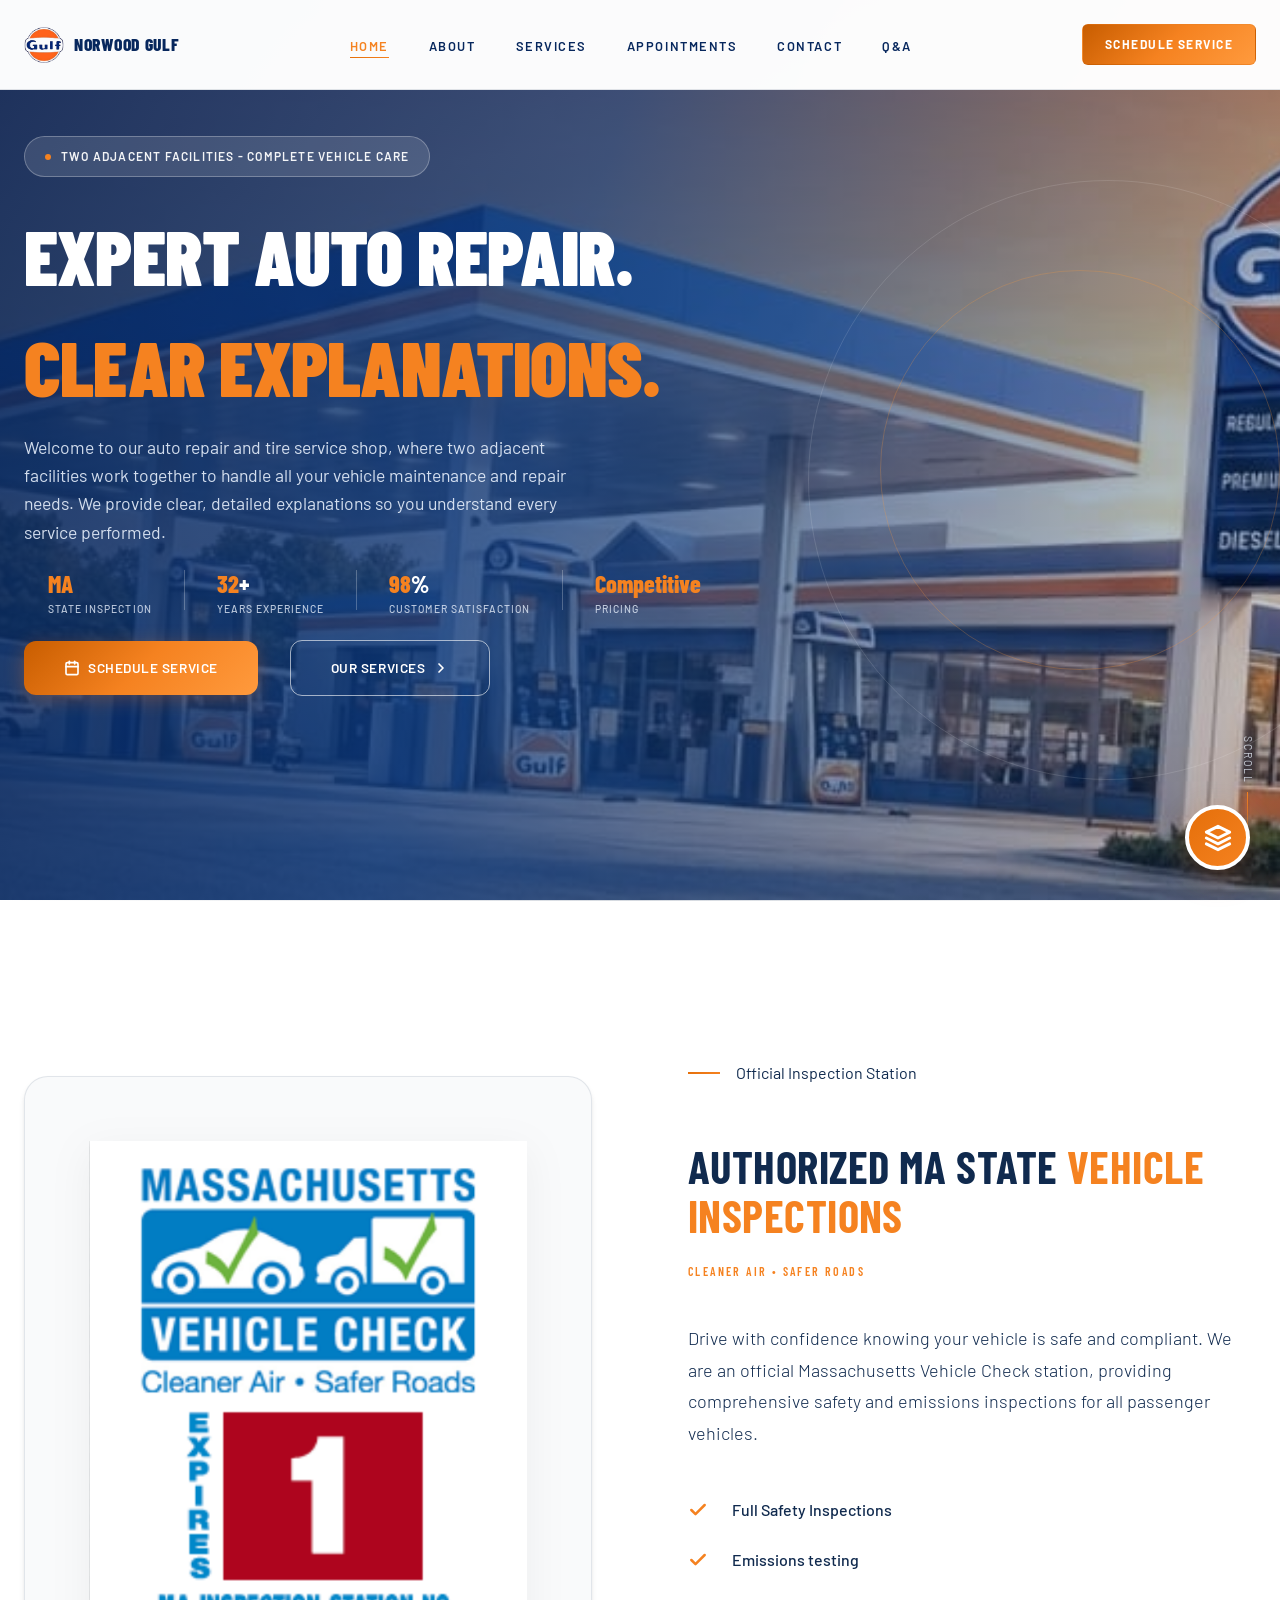
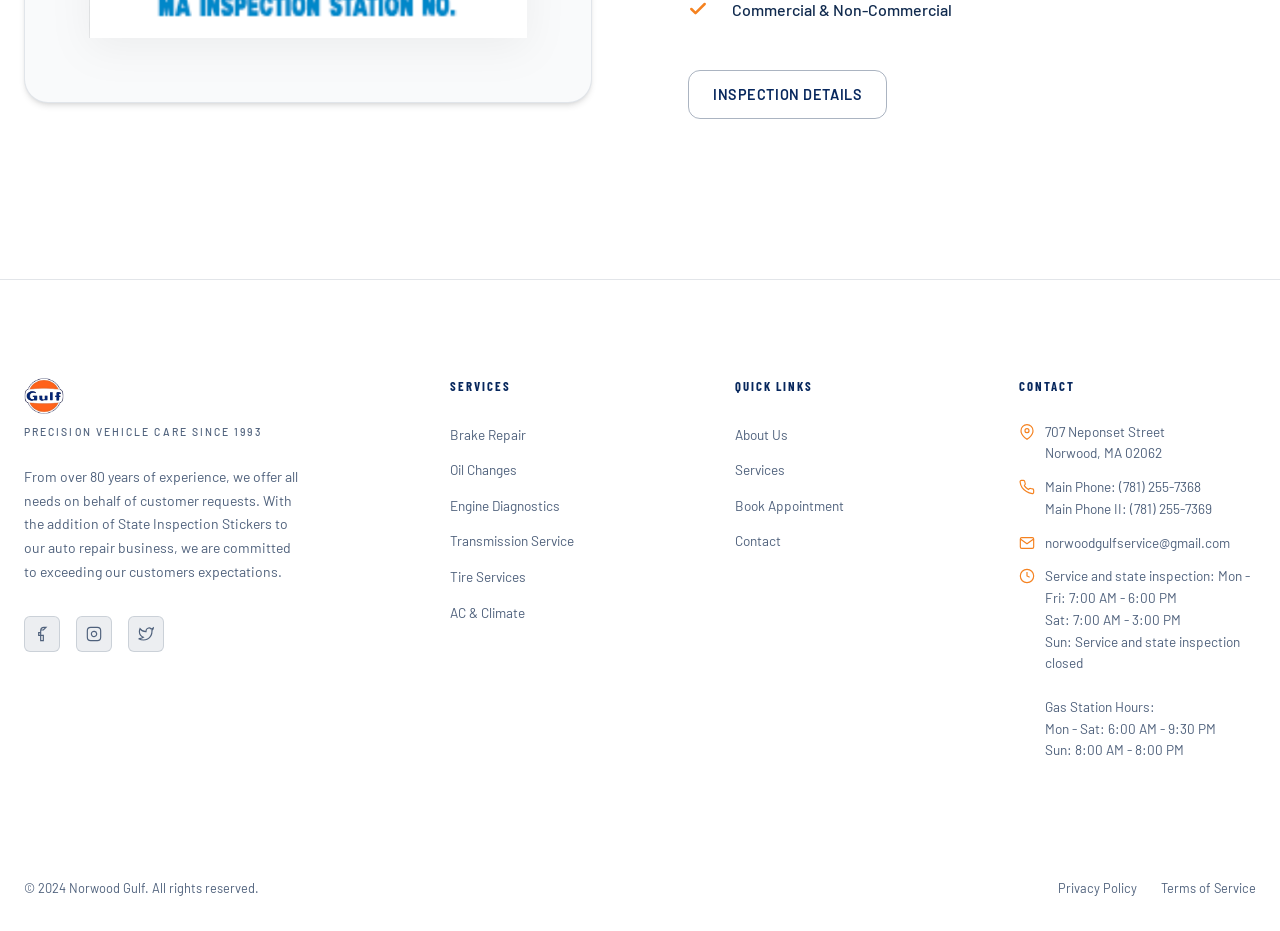
==== index.html @ c9d53f8b "Change 'Service Hours' label to 'Service and state inspection'" ====
<!DOCTYPE html>
<html lang="en">
<head>
  <meta charset="UTF-8" />
  <meta name="viewport" content="width=device-width, initial-scale=1.0" />
  <meta name="description" content="Norwood Gulf — Premium auto repair and maintenance. Precision care for your vehicle. Serving our community with trusted performance." />
  <title>Norwood Gulf — Precision Vehicle Care. Trusted Performance.</title>
  <link rel="preconnect" href="https://fonts.googleapis.com" />
  <link rel="preconnect" href="https://fonts.gstatic.com" crossorigin />
  <link href="https://fonts.googleapis.com/css2?family=Barlow:ital,wght@0,300;0,400;0,500;0,600;0,700;0,800;0,900;1,300&family=Barlow+Condensed:wght@400;500;600;700;800;900&display=swap" rel="stylesheet" />
  <link rel="stylesheet" href="style.css" />
  <link rel="icon" href="data:,">
</head>
<body>

  <!-- SCROLL PROGRESS -->
  <div class="scroll-progress" role="progressbar" aria-hidden="true"></div>

  <!-- BACK TO TOP -->
  <button class="back-to-top" aria-label="Back to top">
    <svg xmlns="http://www.w3.org/2000/svg" viewBox="0 0 24 24" fill="none" stroke="currentColor" stroke-width="2.5" stroke-linecap="round" stroke-linejoin="round"><polyline points="18 15 12 9 6 15"/></svg>
  </button>

  <!-- NAVBAR -->
  <nav class="navbar" role="navigation" aria-label="Main navigation">
    <div class="container">
      <div class="nav-inner">
        <a href="index.html" class="nav-logo" aria-label="Norwood Gulf home">
          <img src="logo.jpeg" alt="Norwood Gulf Logo" style="height: 40px; width: auto;">
                  <span class="nav-logo-text">Norwood Gulf</span>
        </a>
        <ul class="nav-links">
          <li><a href="index.html"       class="nav-link">Home</a></li>
          <li><a href="about.html"       class="nav-link">About</a></li>
          <li><a href="services.html"    class="nav-link">Services</a></li>
          <li><a href="appointment.html" class="nav-link">Appointments</a></li>
          <li><a href="contact.html"     class="nav-link">Contact</a></li>
          <li><a href="qa.html"          class="nav-link">Q&A</a></li>
        </ul>
        <a href="appointment.html" class="nav-cta">Schedule Service</a>
        <button class="nav-hamburger" aria-label="Toggle menu" aria-expanded="false">
          <span></span><span></span><span></span>
        </button>
      </div>
    </div>
  </nav>

  <!-- MOBILE MENU -->
  <div class="nav-overlay" role="presentation"></div>
  <nav class="nav-mobile" aria-label="Mobile navigation">
    <div class="nav-mobile-brand"><img src="logo.jpeg" alt="Norwood Gulf Logo"><span>Norwood Gulf</span></div>
    <a href="index.html"       class="nav-mobile-link">Home</a>
    <a href="about.html"       class="nav-mobile-link">About</a>
    <a href="services.html"    class="nav-mobile-link">Services</a>
    <a href="appointment.html" class="nav-mobile-link">Appointments</a>
    <a href="contact.html"     class="nav-mobile-link">Contact</a>
    <a href="qa.html"          class="nav-mobile-link">Q&A</a>
    <div style="margin-top:auto; padding-top: 32px;">
      <a href="appointment.html" class="btn btn-primary btn-lg" style="width:100%;justify-content:center;display:flex;">Schedule Service</a>
    </div>
  </nav>

  <main>
    <!-- ===================== HERO ===================== -->
    <section class="hero" aria-label="Hero">
      <div class="hero-bg" aria-hidden="true"></div>
      <div class="hero-lines" aria-hidden="true"></div>

      <div class="container" style="width:100%;">
        <div class="hero-content">
          <div class="hero-badge">
            <span class="hero-badge-dot"></span>
            <span>Two Adjacent Facilities - Complete Vehicle Care</span>
          </div>
        </div>
        <h1 class="hero-title">
          Expert Auto Repair.
          <em>Clear Explanations.</em>
        </h1>
        <p class="hero-desc">
          Welcome to our auto repair and tire service shop, where two adjacent facilities work together to handle all your vehicle maintenance and repair needs. We provide clear, detailed explanations so you understand every service performed.
        </p>
        
        <!-- Stats -->
        <div class="hero-stats">
          <div class="container">
            <div class="hero-stats-inner">
              <div class="hero-stat">
                <span class="hero-stat-num"><span>MA</span></span>
                <span class="hero-stat-label">State Inspection</span>
              </div>
              <div class="hero-stat-divider"></div>
              <div class="hero-stat">
                <span class="hero-stat-num"><span>32</span>+</span>
                <span class="hero-stat-label">Years Experience</span>
              </div>
              <div class="hero-stat-divider"></div>
              <div class="hero-stat">
                <span class="hero-stat-num"><span>98</span>%</span>
                <span class="hero-stat-label">Customer Satisfaction</span>
              </div>
              <div class="hero-stat-divider"></div>
              <div class="hero-stat">
                <span class="hero-stat-num"><span>Competitive</span></span>
                <span class="hero-stat-label">Pricing</span>
              </div>
            </div>
          </div>
        </div>
          
          <div class="hero-actions">
            <a href="appointment.html" class="btn btn-primary btn-lg">
              <svg xmlns="http://www.w3.org/2000/svg" width="16" height="16" viewBox="0 0 24 24" fill="none" stroke="currentColor" stroke-width="2.5" stroke-linecap="round" stroke-linejoin="round"><rect x="3" y="4" width="18" height="18" rx="2"/><line x1="16" y1="2" x2="16" y2="6"/><line x1="8" y1="2" x2="8" y2="6"/><line x1="3" y1="10" x2="21" y2="10"/></svg>
              Schedule Service
            </a>
            <a href="services.html" class="btn btn-outline btn-lg">
              Our Services
              <svg xmlns="http://www.w3.org/2000/svg" width="16" height="16" viewBox="0 0 24 24" fill="none" stroke="currentColor" stroke-width="2.5" stroke-linecap="round" stroke-linejoin="round"><polyline points="9 18 15 12 9 6"/></svg>
            </a>
          </div>
        </div>
      </div>

      <!-- Scroll hint -->
      <div class="hero-scroll" aria-hidden="true">
        <span>Scroll</span>
        <div class="hero-scroll-line"></div>
      </div>
    </section>
    
    <!-- ===================== MA INSPECTION ===================== -->
    <section class="section ma-inspection-section" aria-label="Massachusetts Vehicle Check">
      <div class="container">
        <div class="inspection-grid">
          <div class="inspection-image">
            <img src="MA.png" alt="Massachusetts Vehicle Check Logo" class="inspection-logo">
          </div>
          <div class="inspection-content">
            <div class="section-label">Official Inspection Station</div>
            <h2 class="display-md">Authorized MA State <span class="text-primary">Vehicle Inspections</span></h2>
            <div class="subheading" style="margin-top: -10px; margin-bottom: 10px;">Cleaner Air • Safer Roads</div>
            <p class="body-lg">
              Drive with confidence knowing your vehicle is safe and compliant. We are an official Massachusetts Vehicle Check station, providing comprehensive safety and emissions inspections for all passenger vehicles.
            </p>
            <ul class="inspection-list">
              <li>
                <svg xmlns="http://www.w3.org/2000/svg" width="20" height="20" viewBox="0 0 24 24" fill="none" stroke="currentColor" stroke-width="3" stroke-linecap="round" stroke-linejoin="round" class="text-primary"><polyline points="20 6 9 17 4 12"/></svg>
                <span>Full Safety Inspections</span>
              </li>
              <li>
                <svg xmlns="http://www.w3.org/2000/svg" width="20" height="20" viewBox="0 0 24 24" fill="none" stroke="currentColor" stroke-width="3" stroke-linecap="round" stroke-linejoin="round" class="text-primary"><polyline points="20 6 9 17 4 12"/></svg>
                <span>Emissions testing</span>
              </li>
              <li>
                <svg xmlns="http://www.w3.org/2000/svg" width="20" height="20" viewBox="0 0 24 24" fill="none" stroke="currentColor" stroke-width="3" stroke-linecap="round" stroke-linejoin="round" class="text-primary"><polyline points="20 6 9 17 4 12"/></svg>
                <span>Commercial & Non-Commercial</span>
              </li>
            </ul>
            <div class="inspection-action">
              <a href="services.html" class="btn btn-outline">Inspection Details</a>
            </div>
          </div>
        </div>
      </div>
    </section>

  </main>

  <!-- FOOTER -->
  <footer class="footer" role="contentinfo">
    <div class="container">
      <div class="footer-grid">
        <div>
          <img src="logo.jpeg" alt="Norwood Gulf Logo" style="height: 40px; width: auto; margin-bottom: var(--sp-1);">
          <div class="footer-brand-tagline">Precision Vehicle Care Since 1993</div>
          <p class="footer-brand-desc">From over 80 years of experience, we offer all needs on behalf of customer requests. With the addition of State Inspection Stickers to our auto repair business, we are committed to exceeding our customers expectations.</p>
          <div class="footer-socials">
            <a href="https://www.facebook.com/norwoodgulf" target="_blank" rel="noopener noreferrer" class="footer-social" aria-label="Facebook">
              <svg xmlns="http://www.w3.org/2000/svg" viewBox="0 0 24 24" fill="none" stroke="currentColor" stroke-width="1.75"><path d="M18 2h-3a5 5 0 0 0-5 5v3H7v4h3v8h4v-8h-4V7a1 1 0 0 1 1-1h3z"/></svg>
            </a>
            <a href="#" class="footer-social" aria-label="Instagram">
              <svg xmlns="http://www.w3.org/2000/svg" viewBox="0 0 24 24" fill="none" stroke="currentColor" stroke-width="1.75"><rect x="2" y="2" width="20" height="20" rx="5" ry="5"/><path d="M16 11.37A4 4 0 1 1 12.63 8 4 4 0 0 1 16 11.37z"/><line x1="17.5" y1="6.5" x2="17.51" y2="6.5"/></svg>
            </a>
            <a href="#" class="footer-social" aria-label="Twitter / X">
              <svg xmlns="http://www.w3.org/2000/svg" viewBox="0 0 24 24" fill="none" stroke="currentColor" stroke-width="1.75"><path d="M23 3a10.9 10.9 0 0 1-3.14 1.53 4.48 4.48 0 0 0-7.86 3v1A10.66 10.66 0 0 1 3 4s-4 9 5 13a11.64 11.64 0 0 1-7 2c9 5 20 0 20-11.5a4.5 4.5 0 0 0-.08-.83A7.72 7.72 0 0 0 23 3z"/></svg>
            </a>
          </div>
        </div>

        <div>
          <h3 class="footer-col-title">Services</h3>
          <ul class="footer-links">
            <li><a href="services.html" class="footer-link">Brake Repair</a></li>
            <li><a href="services.html" class="footer-link">Oil Changes</a></li>
            <li><a href="services.html" class="footer-link">Engine Diagnostics</a></li>
            <li><a href="services.html" class="footer-link">Transmission Service</a></li>
            <li><a href="services.html" class="footer-link">Tire Services</a></li>
            <li><a href="services.html" class="footer-link">AC & Climate</a></li>
          </ul>
        </div>

        <div>
          <h3 class="footer-col-title">Quick Links</h3>
          <ul class="footer-links">
            <li><a href="about.html" class="footer-link">About Us</a></li>
            <li><a href="services.html" class="footer-link">Services</a></li>
            <li><a href="appointment.html" class="footer-link">Book Appointment</a></li>
            <li><a href="contact.html" class="footer-link">Contact</a></li>
          </ul>
        </div>
        <div>
          <h3 class="footer-col-title">Contact</h3>
          <div class="footer-contact-item"><svg class="footer-contact-icon" xmlns="http://www.w3.org/2000/svg" viewBox="0 0 24 24" fill="none" stroke="currentColor" stroke-width="1.75"><path d="M21 10c0 7-9 13-9 13S3 17 3 10a9 9 0 0 1 18 0z"/><circle cx="12" cy="10" r="3"/></svg><span>707 Neponset Street<br>Norwood, MA 02062</span></div>
          <div class="footer-contact-item"><svg class="footer-contact-icon" xmlns="http://www.w3.org/2000/svg" viewBox="0 0 24 24" fill="none" stroke="currentColor" stroke-width="1.75"><path d="M22 16.92v3a2 2 0 0 1-2.18 2 19.79 19.79 0 0 1-8.63-3.07A19.5 19.5 0 0 1 4.69 13a19.79 19.79 0 0 1-3.07-8.67A2 2 0 0 1 3.6 2h3a2 2 0 0 1 2 1.72c.127.96.361 1.903.7 2.81a2 2 0 0 1-.45 2.11L8.09 9.91a16 16 0 0 0 6 6l1.27-1.27a2 2 0 0 1 2.11-.45c.907.339 1.85.573 2.81.7A2 2 0 0 1 22 16.92z"/></svg><span>Main Phone: <a href="tel:+17812557368">(781) 255-7368</a><br>Main Phone II: <a href="tel:+17812557369">(781) 255-7369</a></span></div>
          <div class="footer-contact-item"><svg class="footer-contact-icon" xmlns="http://www.w3.org/2000/svg" viewBox="0 0 24 24" fill="none" stroke="currentColor" stroke-width="1.75"><path d="M4 4h16c1.1 0 2 .9 2 2v12c0 1.1-.9 2-2 2H4c-1.1 0-2-.9-2-2V6c0-1.1.9-2 2-2z"/><polyline points="22,6 12,13 2,6"/></svg><span><a href="mailto:norwoodgulfservice@gmail.com">norwoodgulfservice@gmail.com</a></span></div>
          <div class="footer-contact-item">
            <svg class="footer-contact-icon" xmlns="http://www.w3.org/2000/svg" viewBox="0 0 24 24" fill="none" stroke="currentColor" stroke-width="1.75"><circle cx="12" cy="12" r="10"/><polyline points="12 6 12 12 16 14"/></svg>
            <span>Service and state inspection: Mon - Fri: 7:00 AM - 6:00 PM<br>Sat: 7:00 AM - 3:00 PM<br>Sun: Service and state inspection closed<br><br>Gas Station Hours:<br>Mon - Sat: 6:00 AM - 9:30 PM<br>Sun: 8:00 AM - 8:00 PM</span>
          </div>
        </div>
      </div>

      <div class="footer-bottom">
        <span class="footer-copy">&copy; 2024 Norwood Gulf. All rights reserved.</span>
        <div class="footer-legal">
          <a href="#">Privacy Policy</a>
          <a href="#">Terms of Service</a>
        </div>
      </div>
    </div>
  </footer>

  <!-- NVIDIA Chatbot Trigger -->
  <div class="nvidia-chatbot" id="nvidia-chatbot" aria-label="AI Assistant">
    <svg xmlns="http://www.w3.org/2000/svg" viewBox="0 0 24 24" fill="none" stroke="currentColor" stroke-width="2" stroke-linecap="round" stroke-linejoin="round">
      <path d="M12 2L2 7l10 5 10-5-10-5zM2 17l10 5 10-5M2 12l10 5 10-5"/>
    </svg>
  </div>

  <!-- NVIDIA Chat Window -->
  <div class="nvidia-chat-window" id="nvidia-chat-window">
    <div class="nvidia-chat-header">
      <div class="nvidia-chat-title">AI Assistant</div>
      <button class="nvidia-chat-close" id="nvidia-chat-close" aria-label="Close chat">
        <svg xmlns="http://www.w3.org/2000/svg" viewBox="0 0 24 24" fill="none" stroke="currentColor" stroke-width="2" stroke-linecap="round" stroke-linejoin="round">
          <line x1="18" y1="6" x2="6" y2="18"/>
          <line x1="6" y1="6" x2="18" y2="6"/>
        </svg>
      </button>
    </div>
    <div class="nvidia-chat-messages" id="nvidia-chat-messages">
      <!-- Chat logic will insert messages here -->
    </div>
    <div class="nvidia-chat-input">
      <input type="text" id="nvidia-chat-input" placeholder="Type your message..." aria-label="Chat input">
      <button id="nvidia-chat-send" aria-label="Send message">Send</button>
    </div>
  </div>

  <script src="main.js"></script>
</body>
</html>
---- style.css ----
/* =====================================================
   NORWOOD GULF — MASTER STYLESHEET
   Premium Auto Care | Modern Red Theme | Advanced Animations
   ===================================================== */

/* =====================================================
   1. GOOGLE FONTS & IMPORTS
   ===================================================== */
@import url('https://fonts.googleapis.com/css2?family=Barlow:ital,wght@0,300;0,400;0,500;0,600;0,700;0,800;0,900;1,300&family=Barlow+Condensed:wght@400;500;600;700;800;900&display=swap');

/* =====================================================
   2. CSS CUSTOM PROPERTIES - Refined Color Palette
   ===================================================== */
:root {
  /* Primary Colors - Gulf-inspired Orange & Navy */
  --primary-orange:     #F58220;
  --primary-orange-500: #F58220;
  --primary-orange-600: #E56F0A;
  --primary-orange-700: #C85D00;
  --primary-orange-400: #FF9A3D;
  --primary-orange-300: #FFC07A;
  --primary-orange-100: #FFE7CC;
  --primary-orange-50:  #FFF5E9;
  
  /* Blue Colors */
  --primary-blue:       #0D3B80;
  --primary-blue-900:   #07275D;
  --primary-blue-800:   #0A3372;
  --primary-blue-700:   #134B96;
  --primary-blue-600:   #1C5DB5;
  --primary-blue-500:   #2A72CE;
  --primary-blue-400:   #4C92E3;
  --primary-blue-300:   #88B8ED;
  --primary-blue-100:   #DBE8FA;
  --primary-blue-50:    #F0F5FD;

  /* Neutral Colors */
  --gray-900:     #111827;
  --gray-800:     #1F2937;
  --gray-700:     #374151;
  --gray-600:     #4B5563;
  --gray-500:     #6B7280;
  --gray-400:     #9CA3AF;
  --gray-300:     #D1D5DB;
  --gray-200:     #E5E7EB;
  --gray-100:     #F3F4F6;
  --gray-50:      #F9FAFB;
  
  /* Semantic Colors */
  --color-primary:    var(--primary-orange);
  --color-secondary:  var(--primary-blue);
  --color-accent:     var(--primary-orange-400);
  --color-dark:       #102A4E;
  --color-light:      var(--gray-50);
  --color-white:      #FFFFFF;
  --color-muted:      #5D6F88;
  
  /* Gradients - Orange & Blue */
  --gradient-primary: linear-gradient(135deg, var(--primary-orange-600) 0%, var(--primary-orange-500) 100%);
  --gradient-hero:    linear-gradient(108deg, rgba(7,39,93,0.9) 0%, rgba(13,59,128,0.78) 42%, rgba(13,59,128,0.16) 100%);
  --gradient-orange:  linear-gradient(135deg, var(--primary-orange-700) 0%, var(--primary-orange-500) 50%, var(--primary-orange-400) 100%);
  --gradient-blue:    linear-gradient(135deg, var(--primary-blue-900) 0%, var(--primary-blue-700) 55%, var(--primary-blue-500) 100%);
  --gradient-shine:   linear-gradient(135deg, rgba(249,115,22,0.08) 0%, transparent 50%);
  --gradient-card:    linear-gradient(180deg, #FFFFFF 0%, #F6F9FF 100%);
  
  /* Typography */
  --font-display: 'Barlow Condensed', sans-serif;
  --font-body:    'Barlow', sans-serif;

  /* Spacing (8px system) */
  --sp-1:  8px;   --sp-2:  16px;  --sp-3:  24px;  --sp-4:  32px;
  --sp-5:  40px;  --sp-6:  48px;  --sp-8:  64px;  --sp-10: 80px;
  --sp-12: 96px;  --sp-16: 128px; --sp-20: 160px;

  /* Layout */
  --max-width: 1280px;
  --radius-sm: 6px;   --radius-md: 12px;  --radius-lg: 16px;
  --radius-xl: 24px;  --radius-full: 9999px;

  /* Enhanced Shadows - Orange/Blue Theme */
  --shadow-sm:   0 1px 2px 0 rgba(0,0,0,0.05);
  --shadow-md:   0 4px 6px -1px rgba(0,0,0,0.1), 0 2px 4px -2px rgba(0,0,0,0.1);
  --shadow-lg:   0 10px 15px -3px rgba(0,0,0,0.1), 0 4px 6px -4px rgba(0,0,0,0.1);
  --shadow-xl:   0 20px 25px -5px rgba(0,0,0,0.1), 0 8px 10px -6px rgba(0,0,0,0.1);
  --shadow-glow-orange: 0 0 20px rgba(249,115,22,0.3);
  --shadow-glow-blue: 0 0 20px rgba(37,99,235,0.3);
  --shadow-orange:  0 8px 30px rgba(249,115,22,0.25);
  --shadow-blue:  0 8px 30px rgba(37,99,235,0.25);
  --shadow-glow: 0 0 22px rgba(245,130,32,0.45);

  /* Compatibility tokens used throughout file */
  --white-pure: #FFFFFF;
  --white: #FFFFFF;
  --gold: var(--primary-orange);
  --muted: #7587A0;
  --muted-dark: #4F617C;
  --charcoal: #102A4E;
  --charcoal-mid: #183A69;
  --border: rgba(16,42,78,0.18);
  --border-soft: rgba(16,42,78,0.1);
  --card-shine: linear-gradient(135deg, rgba(245,130,32,0.13) 0%, rgba(245,130,32,0.03) 45%, transparent 70%);
  --red-primary: var(--primary-orange-600);
  --primary-300: var(--primary-orange-300);
  --primary-400: var(--primary-orange-400);
  --primary-600: var(--primary-orange-600);
  
  /* Animation Timing */
  --ease-fast:    150ms cubic-bezier(0.4, 0, 0.2, 1);
  --ease:         300ms cubic-bezier(0.4, 0, 0.2, 1);
  --ease-slow:    500ms cubic-bezier(0.4, 0, 0.2, 1);
  --ease-spring:  600ms cubic-bezier(0.34, 1.56, 0.64, 1);
  --ease-out:     400ms cubic-bezier(0, 0, 0.2, 1);
}

/* =====================================================
   3. RESET & BASE
   ===================================================== */
*, *::before, *::after {
  box-sizing: border-box;
  margin: 0;
  padding: 0;
}

html {
  scroll-behavior: smooth;
  font-size: 16px;
  -webkit-text-size-adjust: 100%;
}

body {
  font-family: var(--font-body);
  font-size: 16px;
  line-height: 1.6;
  font-weight: 400;
  color: var(--color-dark);
  background-color: #F4F7FC;
  overflow-x: hidden;
  -webkit-font-smoothing: antialiased;
  -moz-osx-font-smoothing: grayscale;
}

/* Selection styling */
::selection {
  background: var(--primary-300);
  color: var(--gray-900);
}

/* Scrollbar styling */
::-webkit-scrollbar {
  width: 8px;
  height: 8px;
}

::-webkit-scrollbar-track {
  background: var(--gray-100);
}

::-webkit-scrollbar-thumb {
  background: var(--primary-400);
  border-radius: var(--radius-full);
}

::-webkit-scrollbar-thumb:hover {
  background: var(--primary-600);
}

img {
  max-width: 100%;
  height: auto;
  display: block;
}

a {
  color: inherit;
  text-decoration: none;
}

ul, ol {
  list-style: none;
}

button, input, textarea, select {
  font-family: inherit;
  font-size: inherit;
}

/* =====================================================
   4. UTILITY CLASSES
   ===================================================== */
.container {
  max-width: var(--max-width);
  margin: 0 auto;
  padding: 0 var(--sp-3);
}

.section {
  padding: var(--sp-16) 0;
}

.section-sm {
  padding: var(--sp-10) 0;
}

.text-primary { color: var(--color-primary); }
.text-secondary { color: var(--color-secondary); }
.text-accent { color: var(--color-accent); }
.text-dark { color: var(--color-dark); }
.text-light { color: var(--color-light); }
.text-white { color: var(--color-white); }
.text-muted { color: var(--color-muted); }
.text-center { text-align: center; }
.text-left { text-align: left; }

.bg-primary { background-color: var(--color-primary); }
.bg-dark { background-color: var(--color-dark); }
.bg-light { background-color: var(--color-light); }
.bg-white { background-color: var(--color-white); }

.flex         { display: flex; }
.flex-center  { display: flex; align-items: center; justify-content: center; }
.flex-between { display: flex; align-items: center; justify-content: space-between; }
.flex-col     { display: flex; flex-direction: column; }
.gap-1 { gap: var(--sp-1); }
.gap-2 { gap: var(--sp-2); }
.gap-3 { gap: var(--sp-3); }
.gap-4 { gap: var(--sp-4); }

.grid-2 { display: grid; grid-template-columns: repeat(2, 1fr); gap: var(--sp-4); }
.grid-3 { display: grid; grid-template-columns: repeat(3, 1fr); gap: var(--sp-4); }
.grid-4 { display: grid; grid-template-columns: repeat(4, 1fr); gap: var(--sp-4); }

/* =====================================================
   5. TYPOGRAPHY SYSTEM
   ===================================================== */
.display-xl {
  font-family: var(--font-display);
  font-size: clamp(3rem, 7vw, 6rem);
  font-weight: 900;
  line-height: 0.95;
  letter-spacing: -0.01em;
  text-transform: uppercase;
}

.display-lg {
  font-family: var(--font-display);
  font-size: clamp(2.5rem, 5vw, 4.5rem);
  font-weight: 800;
  line-height: 1;
  letter-spacing: -0.01em;
  text-transform: uppercase;
}

.display-md {
  font-family: var(--font-display);
  font-size: clamp(1.8rem, 3.5vw, 3rem);
  font-weight: 700;
  line-height: 1.1;
  letter-spacing: 0.01em;
  text-transform: uppercase;
}

.heading {
  font-family: var(--font-display);
  font-size: clamp(1.4rem, 2.5vw, 2rem);
  font-weight: 700;
  line-height: 1.2;
  text-transform: uppercase;
  letter-spacing: 0.02em;
}

.subheading {
  font-family: var(--font-display);
  font-size: 0.75rem;
  font-weight: 600;
  letter-spacing: 0.2em;
  text-transform: uppercase;
  color: var(--color-primary);
}

.body-lg {
  font-size: 1.125rem;
  line-height: 1.75;
  font-weight: 300;
}

.body-md {
  font-size: 1rem;
  line-height: 1.7;
}

.body-sm {
  font-size: 0.875rem;
  line-height: 1.6;
}

/* Section Label Pattern */
.section-label {
  display: inline-flex;
  align-items: center;
  gap: var(--sp-2);
  margin-bottom: var(--sp-3);
}

.section-label::before {
  content: '';
  display: block;
  width: 32px;
  height: 2px;
  background: var(--gradient-primary);
}

/* Animation for Section Label */
@keyframes slide-in-left {
  from {
    opacity: 0;
    transform: translateX(-30px);
  }
  to {
    opacity: 1;
    transform: translateX(0);
  }
}

/* =====================================================
   6. SCROLL PROGRESS INDICATOR
   ===================================================== */
.scroll-progress {
  position: fixed;
  top: 0;
  left: 0;
  height: 3px;
  background: var(--gradient-primary);
  z-index: 9999;
  width: 0%;
  transition: width 100ms linear;
  box-shadow: 0 0 10px rgba(249,115,22,0.6);
}

/* =====================================================
   7. NAVIGATION
   ===================================================== */
.navbar {
  position: fixed;
  top: 0;
  left: 0;
  right: 0;
  z-index: 1000;
  padding: var(--sp-3) 0;
  transition: background var(--ease), padding var(--ease);
  background: rgba(255,255,255,0.98);
  border-bottom: 1px solid rgba(16,42,78,0.12);
}

.navbar.scrolled {
  background: rgba(255,255,255,0.99);
  padding: var(--sp-2) 0;
  border-bottom: 1px solid rgba(16,42,78,0.14);
  box-shadow: 0 10px 32px rgba(7,39,93,0.12);
}

.nav-inner {
  display: flex;
  align-items: center;
  justify-content: space-between;
}

.nav-logo {
  display: flex;
  align-items: center;
  gap: 10px;
}

.nav-logo-text {
  font-family: var(--font-display);
  font-size: 1.1rem;
  font-weight: 800;
  letter-spacing: 0.04em;
  text-transform: uppercase;
  color: var(--primary-blue-900);
  line-height: 1;
}

.nav-logo .logo-mark {
  font-family: var(--font-display);
  font-size: 1.5rem;
  font-weight: 900;
  letter-spacing: 0.04em;
  text-transform: uppercase;
  color: var(--color-dark);
  line-height: 1;
}

.nav-logo .logo-mark span {
  color: var(--color-primary);
}

.nav-logo .logo-sub {
  font-family: var(--font-body);
  font-size: 0.6rem;
  font-weight: 500;
  letter-spacing: 0.25em;
  text-transform: uppercase;
  color: var(--color-muted);
}

.nav-links {
  display: flex;
  align-items: center;
  gap: var(--sp-5);
}

.nav-link {
  font-family: var(--font-body);
  font-size: 0.8rem;
  font-weight: 600;
  letter-spacing: 0.12em;
  text-transform: uppercase;
  color: var(--primary-blue-900);
  transition: color var(--ease);
  position: relative;
}

.nav-link::after {
  content: '';
  position: absolute;
  bottom: -4px;
  left: 0;
  width: 0;
  height: 1px;
  background: var(--gradient-primary);
  transition: width var(--ease);
}

.nav-link:hover {
  color: var(--primary-orange);
}

.nav-link.active {
  color: var(--color-primary);
}

.nav-link:hover::after,
.nav-link.active::after {
  width: 100%;
}

.nav-cta {
  font-family: var(--font-body);
  font-size: 0.75rem;
  font-weight: 700;
  letter-spacing: 0.12em;
  text-transform: uppercase;
  color: var(--white-pure);
  background: var(--gradient-orange);
  border: 1px solid rgba(200, 93, 0, 0.22);
  padding: 10px 22px;
  border-radius: var(--radius-sm);
  transition: transform var(--ease), box-shadow var(--ease);
}

.nav-cta:hover {
  transform: translateY(-2px);
  box-shadow: 0 10px 24px rgba(245,130,32,0.35);
}

/* Hamburger */
.nav-hamburger {
  display: none;
  flex-direction: column;
  gap: 5px;
  cursor: pointer;
  padding: 8px;
  background: none;
  border: none;
  outline: none;
}

.nav-hamburger span {
  display: block;
  width: 22px;
  height: 2px;
  background: var(--color-dark);
  border-radius: 2px;
  transition: all var(--ease);
}

.nav-hamburger.open span:nth-child(1) { transform: translateY(7px) rotate(45deg); }
.nav-hamburger.open span:nth-child(2) { opacity: 0; transform: scaleX(0); }
.nav-hamburger.open span:nth-child(3) { transform: translateY(-7px) rotate(-45deg); }

/* Mobile Menu */
.nav-mobile {
  display: none;
  position: fixed;
  top: 0;
  right: -100%;
  width: min(320px, 100vw);
  height: 100vh;
  background: var(--primary-blue);
  border-left: 1px solid var(--border);
  z-index: 999;
  padding: var(--sp-10) var(--sp-4) var(--sp-6);
  flex-direction: column;
  gap: var(--sp-1);
  transition: right var(--ease-slow);
  box-shadow: -20px 0 60px rgba(0,0,0,0.5);
  display: flex;
  align-items: flex-start;
  justify-content: flex-start;
}

.nav-mobile.open {
  right: 0;
}

.nav-mobile-brand {
  display: flex;
  align-items: center;
  gap: 10px;
  font-family: var(--font-display);
  font-size: 1.15rem;
  font-weight: 800;
  color: var(--white-pure);
  text-transform: uppercase;
  letter-spacing: 0.08em;
  margin-bottom: var(--sp-4);
  padding-bottom: var(--sp-4);
  border-bottom: 1px solid rgba(255,255,255,0.15);
}

.nav-mobile-brand img {
  height: 34px;
  width: auto;
  flex-shrink: 0;
}

.nav-mobile-brand span {
  line-height: 1;
}

.nav-mobile-link {
  font-family: var(--font-display);
  font-size: 1.5rem;
  font-weight: 700;
  text-transform: uppercase;
  letter-spacing: 0.05em;
  color: rgba(248, 250, 252, 0.7);
  padding: var(--sp-2) 0;
  border-bottom: 1px solid var(--border-soft);
  transition: color var(--ease), padding-left var(--ease);
}

.nav-mobile-link:hover {
  color: var(--color-primary);
  padding-left: var(--sp-2);
}

.nav-overlay {
  display: none;
  position: fixed;
  inset: 0;
  background: rgba(0,0,0,0.3);
  z-index: 998;
}

.nav-overlay.open { display: block; }

/* =====================================================
   8. BUTTONS
   ===================================================== */
.btn {
  display: inline-flex;
  align-items: center;
  justify-content: center;
  gap: 8px;
  font-family: var(--font-body);
  font-size: 0.9rem;
  font-weight: 600;
  letter-spacing: 0.04em;
  text-transform: uppercase;
  border-radius: var(--radius-md);
  cursor: pointer;
  text-decoration: none;
  transition: all var(--ease);
  border: none;
  position: relative;
  overflow: hidden;
  min-width: 160px;
  padding: 12px 24px;
}

.btn::before {
  content: '';
  position: absolute;
  inset: 0;
  background: rgba(255,255,255,0.1);
  opacity: 0;
  transition: opacity var(--ease);
}

.btn:hover::before { opacity: 1; }

.btn-primary {
  background: var(--gradient-orange);
  color: var(--white-pure);
  box-shadow: 0 4px 20px rgba(249,115,22,0.3);
}

.btn-primary:hover {
  transform: translateY(-3px);
  box-shadow: var(--shadow-orange);
}

.btn-primary:active { transform: translateY(-1px); }

.btn-outline {
  background: transparent;
  color: var(--primary-blue-900);
  border: 1.5px solid rgba(16,42,78,0.35);
}

.btn-outline:hover {
  border-color: var(--primary-orange);
  color: var(--primary-orange);
  transform: translateY(-3px);
  box-shadow: 0 8px 24px rgba(16,42,78,0.12);
}

.hero .btn-outline,
.cta-section .btn-outline {
  color: var(--white-pure);
  border-color: rgba(255,255,255,0.6);
}

.hero .btn-outline:hover,
.cta-section .btn-outline:hover {
  color: var(--white-pure);
  border-color: rgba(255,255,255,0.9);
  box-shadow: 0 8px 28px rgba(7,39,93,0.28);
}

.btn-dark {
  background: var(--charcoal);
  color: var(--white-pure);
  border: 1px solid var(--border-soft);
}

.btn-dark:hover {
  background: var(--charcoal-mid);
  transform: translateY(-2px);
}

.btn-lg {
  padding: 16px 40px;
  font-size: 0.85rem;
}

.btn-sm {
  padding: 10px 22px;
  font-size: 0.75rem;
}

/* Glow button variant */
.btn-glow {
  background: var(--gradient-primary);
  color: var(--white-pure);
}

.btn-glow:hover {
  transform: translateY(-3px);
  box-shadow: var(--shadow-glow);
  animation: glow-pulse 1.5s ease infinite;
}

@keyframes glow-pulse {
  0%, 100% { box-shadow: 0 0 20px rgba(200,167,78,0.4); }
  50%       { box-shadow: 0 0 50px rgba(200,167,78,0.7); }
}

/* =====================================================
   9. HERO SECTION
   ===================================================== */
.hero {
  position: relative;
  min-height: 100vh;
  display: flex;
  align-items: flex-start;
  overflow: hidden;
  background: var(--primary-blue-900);
  padding-top: 120px;
}

/* Main content sections with white background */
.section {
  padding: var(--sp-12) 0;
  background-color: var(--color-white);
  position: relative;
}

.section-sm {
  padding: var(--sp-8) 0;
  background-color: var(--color-white);
}

.hero-bg {
  position: absolute;
  inset: 0;
  background-image: var(--gradient-hero), url('herobg.jpeg');
  background-size: cover;
  background-position: center;
  background-repeat: no-repeat;
}

@keyframes hero-zoom {
  from { transform: scale(1.05); }
  to   { transform: scale(1.12); }
}

/* Decorative lines */
.hero-lines {
  position: absolute;
  inset: 0;
  overflow: hidden;
  pointer-events: none;
}

.hero-lines::before {
  content: '';
  position: absolute;
  top: 20%;
  right: -10%;
  width: 600px;
  height: 600px;
  border: 1px solid rgba(255,255,255,0.12);
  border-radius: 50%;
  animation: rotate-slow 40s linear infinite;
}

.hero-lines::after {
  content: '';
  position: absolute;
  top: 30%;
  right: 0%;
  width: 400px;
  height: 400px;
  border: 1px solid rgba(255,154,61,0.24);
  border-radius: 50%;
  animation: rotate-slow 30s linear infinite reverse;
}

@keyframes rotate-slow {
  from { transform: rotate(0deg); }
  to   { transform: rotate(360deg); }
}

.hero-content {
  position: relative;
  z-index: 2;
  max-width: 780px;
  padding: var(--sp-2) 0;
}

.hero-badge {
  display: inline-flex;
  align-items: center;
  gap: 10px;
  background: rgba(255,255,255,0.12);
  border: 1px solid rgba(255,255,255,0.28);
  border-radius: 100px;
  padding: 10px 20px;
  margin-bottom: var(--sp-2);
  animation: fade-up 0.8s ease forwards;
  opacity: 0;
  max-width: 100%;
  flex-wrap: wrap;
}

.hero-badge span {
  font-size: 0.75rem;
  font-weight: 600;
  letter-spacing: 0.1em;
  text-transform: uppercase;
  color: rgba(255,255,255,0.94);
  white-space: nowrap;
}

.hero-badge-dot {
  width: 6px;
  height: 6px;
  background: var(--color-primary);
  border-radius: 50%;
  animation: pulse 2s ease infinite;
}

@keyframes pulse {
  0%, 100% { opacity: 1; transform: scale(1); }
  50%       { opacity: 0.5; transform: scale(1.5); }
}

.hero-title {
  font-family: var(--font-display);
  font-size: clamp(2.8rem, 6vw, 4.8rem);
  font-weight: 900;
  line-height: 1.2;
  letter-spacing: -0.01em;
  text-transform: uppercase;
  color: var(--white-pure);
  margin-bottom: var(--sp-2);
  animation: fade-up 0.8s 0.15s ease forwards;
  opacity: 0;
}

.hero-title em {
  font-style: normal;
  color: var(--color-primary);
  display: block;
  margin-top: var(--sp-2);
  line-height: 1.3;
}

.hero-desc {
  font-size: 1.1rem;
  line-height: 1.6;
  font-weight: 400;
  color: rgba(236,244,255,0.88);
  max-width: 580px;
  margin-bottom: var(--sp-3);
  animation: fade-up 0.8s 0.3s ease forwards;
  opacity: 0;
}

.hero-actions {
  display: flex;
  gap: var(--sp-4);
  flex-wrap: wrap;
  animation: fade-up 0.8s 0.45s ease forwards;
  opacity: 0;
  align-items: center;
  margin-top: var(--sp-2);
  margin-bottom: var(--sp-2);
}

.hero-stats {
  position: relative;
  z-index: 2;
  margin-top: var(--sp-3);
  margin-bottom: var(--sp-3);
}

.hero-stats-inner {
  display: flex;
  gap: var(--sp-4);
  align-items: stretch;
  animation: fade-up 0.8s 0.6s ease forwards;
  opacity: 0;
  flex-wrap: nowrap;
  justify-content: flex-start;
}

.hero-stat {
  display: flex;
  flex-direction: column;
  gap: 4px;
  min-width: 100px;
}

.hero-stat-num {
  font-family: var(--font-display);
  font-size: 1.5rem;
  font-weight: 800;
  color: var(--white-pure);
  line-height: 1.2;
  white-space: nowrap;
}

.hero-stat-num span {
  color: var(--color-primary);
}

.hero-stat-label {
  font-size: 0.65rem;
  font-weight: 500;
  letter-spacing: 0.1em;
  text-transform: uppercase;
  color: rgba(224,233,247,0.82);
  line-height: 1.3;
  white-space: nowrap;
}

.hero-stat-divider {
  width: 1px;
  height: 40px;
  background: rgba(255,255,255,0.25);
}

/* Scroll indicator */
.hero-scroll {
  position: absolute;
  bottom: var(--sp-6);
  right: var(--sp-3);
  z-index: 2;
  display: flex;
  flex-direction: column;
  align-items: center;
  gap: var(--sp-1);
  animation: fade-up 0.8s 0.8s ease forwards;
  opacity: 0;
}

.hero-scroll span {
  font-size: 0.65rem;
  letter-spacing: 0.2em;
  text-transform: uppercase;
  color: rgba(236,244,255,0.82);
  writing-mode: vertical-rl;
}

.hero-scroll-line {
  width: 1px;
  height: 60px;
  background: linear-gradient(to bottom, var(--color-primary), transparent);
  animation: scroll-line 2s ease infinite;
}

@keyframes scroll-line {
  0%   { transform: scaleY(0); transform-origin: top; }
  50%  { transform: scaleY(1); transform-origin: top; }
  51%  { transform: scaleY(1); transform-origin: bottom; }
  100% { transform: scaleY(0); transform-origin: bottom; }
}

/* =====================================================
   10. SERVICE CARDS
   ===================================================== */
.services-grid {
  display: grid;
  grid-template-columns: repeat(3, 1fr);
  gap: var(--sp-3);
}

.service-card {
  position: relative;
  background: var(--white-pure);
  border-radius: var(--radius-lg);
  padding: var(--sp-5) var(--sp-4);
  border: 1px solid rgba(30,41,59,0.06);
  box-shadow: var(--shadow-sm);
  overflow: hidden;
  transition: transform var(--ease), box-shadow var(--ease), border-color var(--ease);
  cursor: default;
}

.service-card::before {
  content: '';
  position: absolute;
  top: 0;
  left: 0;
  right: 0;
  height: 3px;
  background: var(--gradient-primary);
  transform: scaleX(0);
  transform-origin: left;
  transition: transform var(--ease);
}

.service-card::after {
  content: '';
  position: absolute;
  inset: 0;
  background: var(--card-shine);
  opacity: 0;
  transition: opacity var(--ease);
}

.service-card:hover {
  transform: translateY(-8px);
  box-shadow: var(--shadow-lg);
  border-color: rgba(249,115,22,0.3);
}

.service-card:hover::before { transform: scaleX(1); }
.service-card:hover::after  { opacity: 1; }

.service-icon {
  width: 56px;
  height: 56px;
  background: linear-gradient(135deg, rgba(249,115,22,0.1) 0%, rgba(249,115,22,0.05) 100%);
  border-radius: var(--radius-md);
  display: flex;
  align-items: center;
  justify-content: center;
  margin-bottom: var(--sp-3);
  border: 1px solid rgba(220,20,60,0.2);
  transition: background var(--ease), border-color var(--ease);
  position: relative;
  z-index: 1;
}

.service-card:hover .service-icon {
  background: linear-gradient(135deg, rgba(249,115,22,0.2) 0%, rgba(249,115,22,0.08) 100%);
  border-color: rgba(249,115,22,0.4);
}

.service-icon svg {
  width: 26px;
  height: 26px;
  color: var(--color-primary);
}

.service-card-title {
  font-family: var(--font-display);
  font-size: 1.15rem;
  font-weight: 700;
  text-transform: uppercase;
  letter-spacing: 0.04em;
  color: var(--primary-blue-900);
  margin-bottom: var(--sp-1);
  position: relative;
  z-index: 1;
}

.service-card-desc {
  font-size: 0.875rem;
  line-height: 1.65;
  color: var(--muted-dark);
  position: relative;
  z-index: 1;
}

.service-card-link {
  display: inline-flex;
  align-items: center;
  gap: 6px;
  margin-top: var(--sp-3);
  font-size: 0.75rem;
  font-weight: 700;
  letter-spacing: 0.1em;
  text-transform: uppercase;
  color: var(--color-primary);
  transition: gap var(--ease);
  position: relative;
  z-index: 1;
}

.service-card-link:hover { gap: 10px; }

/* Gulf-style services cards (services page) */
.services-gulf-grid {
  grid-template-columns: repeat(4, minmax(0, 1fr));
  gap: var(--sp-3);
}

.services-gulf-grid .service-card {
  text-align: center;
  padding: 30px 18px 26px;
  border-radius: 14px;
  border: 1px solid rgba(16, 42, 78, 0.1);
  box-shadow: 0 3px 14px rgba(16, 42, 78, 0.08);
}

.services-gulf-grid .service-card::before {
  display: none;
}

.services-gulf-grid .service-card::after {
  background: linear-gradient(180deg, rgba(13, 59, 128, 0.02) 0%, rgba(245, 130, 32, 0.08) 100%);
}

.services-gulf-grid .service-card:hover {
  transform: translateY(-6px);
  box-shadow: 0 14px 26px rgba(16, 42, 78, 0.16);
  border-color: rgba(245, 130, 32, 0.38);
}

.services-gulf-grid .service-icon {
  width: 74px;
  height: 74px;
  margin: 0 auto 16px;
  border-radius: 50%;
  background: linear-gradient(145deg, #fff9f2 0%, #ffe6cb 100%);
  border: 2px solid rgba(245, 130, 32, 0.32);
}

.services-gulf-grid .service-icon svg {
  width: 34px;
  height: 34px;
  color: var(--primary-blue-900);
}

.services-gulf-grid .service-card-title {
  font-family: var(--font-body);
  font-size: 1.45rem;
  font-weight: 700;
  text-transform: none;
  letter-spacing: 0;
  line-height: 1.2;
  color: var(--primary-blue-900);
  margin-bottom: var(--sp-1);
}

.services-gulf-grid .service-card-desc {
  color: var(--muted-dark);
  font-size: 0.86rem;
  line-height: 1.6;
  max-width: 220px;
  margin: 0 auto;
}

.services-gulf-grid .service-card-link {
  display: none;
}

/* =====================================================
   11. WHY CHOOSE US
   ===================================================== */
.features-section {
  background: #F2F6FC;
  position: relative;
  overflow: hidden;
}

.features-section::before {
  content: '';
  position: absolute;
  top: -40%;
  right: -20%;
  width: 800px;
  height: 800px;
  background: radial-gradient(circle, rgba(12,59,128,0.08) 0%, transparent 72%);
  pointer-events: none;
}

.features-grid {
  display: grid;
  grid-template-columns: repeat(4, 1fr);
  gap: var(--sp-4);
}

.feature-card {
  background: var(--white-pure);
  border: 1px solid rgba(16,42,78,0.09);
  border-radius: var(--radius-lg);
  padding: var(--sp-5) var(--sp-4);
  transition: background var(--ease), border-color var(--ease), transform var(--ease);
}

.feature-card:hover {
  background: #FFFFFF;
  border-color: rgba(245,130,32,0.35);
  transform: translateY(-4px);
  box-shadow: var(--shadow-md);
}

.feature-icon {
  width: 48px;
  height: 48px;
  border-radius: var(--radius-md);
  background: rgba(249,115,22,0.1);
  border: 1px solid rgba(200,167,78,0.2);
  display: flex;
  align-items: center;
  justify-content: center;
  margin-bottom: var(--sp-3);
}

.feature-icon svg {
  width: 22px;
  height: 22px;
  color: var(--color-primary);
}

.feature-title {
  font-family: var(--font-display);
  font-size: 1rem;
  font-weight: 700;
  text-transform: uppercase;
  letter-spacing: 0.06em;
  color: var(--primary-blue-900);
  margin-bottom: var(--sp-1);
}

.feature-desc {
  font-size: 0.875rem;
  line-height: 1.65;
  color: var(--muted-dark);
}

/* =====================================================
   12. TESTIMONIALS CAROUSEL
   ===================================================== */
.testimonials-section {
  background: var(--white);
  overflow: hidden;
}

.testimonial-carousel {
  position: relative;
  overflow: hidden;
}

.testimonial-track {
  display: flex;
  transition: transform 600ms cubic-bezier(0.25, 0.46, 0.45, 0.94);
}

.testimonial-card {
  flex: 0 0 100%;
  max-width: 100%;
}

.testimonial-inner {
  max-width: 760px;
  margin: 0 auto;
  text-align: center;
  padding: var(--sp-6) var(--sp-4);
}

.testimonial-stars {
  display: flex;
  justify-content: center;
  gap: 4px;
  margin-bottom: var(--sp-4);
}

.testimonial-stars svg {
  width: 18px;
  height: 18px;
  color: var(--color-primary);
  fill: var(--gold);
}

.testimonial-quote {
  font-family: var(--font-body);
  font-size: clamp(1.1rem, 2vw, 1.4rem);
  font-style: italic;
  font-weight: 300;
  line-height: 1.7;
  color: var(--charcoal);
  margin-bottom: var(--sp-5);
  position: relative;
}

.testimonial-quote::before {
  content: '"';
  font-family: Georgia, serif;
  font-size: 6rem;
  color: rgba(200,167,78,0.12);
  position: absolute;
  top: -2rem;
  left: -1rem;
  line-height: 1;
}

.testimonial-author {
  display: flex;
  flex-direction: column;
  align-items: center;
  gap: 4px;
}

.testimonial-name {
  font-family: var(--font-display);
  font-size: 1rem;
  font-weight: 700;
  text-transform: uppercase;
  letter-spacing: 0.08em;
  color: var(--color-primary);
}

.testimonial-meta {
  font-size: 0.8rem;
  color: var(--muted-dark);
  letter-spacing: 0.04em;
}

.carousel-controls {
  display: flex;
  align-items: center;
  justify-content: center;
  gap: var(--sp-2);
  margin-top: var(--sp-4);
}

.carousel-btn {
  width: 44px;
  height: 44px;
  border-radius: 50%;
  border: 1.5px solid rgba(30,41,59,0.15);
  background: var(--white-pure);
  display: flex;
  align-items: center;
  justify-content: center;
  cursor: pointer;
  transition: all var(--ease);
  color: var(--charcoal);
}

.carousel-btn:hover {
  border-color: var(--red-primary);
  color: var(--color-primary);
  transform: scale(1.1);
  box-shadow: var(--shadow-orange);
}

.carousel-dots {
  display: flex;
  gap: var(--sp-1);
}

.carousel-dot {
  width: 6px;
  height: 6px;
  border-radius: 50%;
  background: rgba(30,41,59,0.15);
  cursor: pointer;
  transition: all var(--ease);
}

.carousel-dot.active {
  width: 24px;
  border-radius: 3px;
  background: var(--color-primary);
}

/* =====================================================
   13. CTA SECTION
   ===================================================== */
.cta-section {
  background: linear-gradient(130deg, #07275D 0%, #0D3B80 70%, #134B96 100%);
  position: relative;
  overflow: hidden;
  text-align: center;
}

.cta-section::before {
  content: '';
  position: absolute;
  inset: 0;
  background:
    radial-gradient(ellipse 60% 80% at 50% 50%, rgba(200,167,78,0.06) 0%, transparent 70%);
  pointer-events: none;
}

.cta-section .container { position: relative; z-index: 1; }

.cta-overline {
  display: inline-block;
  font-size: 0.7rem;
  font-weight: 600;
  letter-spacing: 0.2em;
  text-transform: uppercase;
  color: var(--color-primary);
  margin-bottom: var(--sp-3);
  background: rgba(249,115,22,0.1);
  border: 1px solid rgba(200,167,78,0.2);
  padding: 6px 16px;
  border-radius: 100px;
}

.cta-title {
  font-family: var(--font-display);
  font-size: clamp(2.5rem, 5vw, 4rem);
  font-weight: 900;
  text-transform: uppercase;
  color: var(--white-pure);
  margin-bottom: var(--sp-3);
  line-height: 1.05;
}

.cta-desc {
  font-size: 1rem;
  line-height: 1.75;
  color: rgba(148, 163, 184, 0.8);
  max-width: 480px;
  margin: 0 auto var(--sp-6);
}

/* =====================================================
   SERVICES CATEGORIES
   ===================================================== */
.services-categories {
  display: grid;
  gap: var(--sp-6);
  max-width: 1200px;
  margin: 0 auto;
}

.service-category {
  background: var(--white-pure);
  border-radius: var(--radius-xl);
  border: 1px solid rgba(16,42,78,0.08);
  box-shadow: var(--shadow-sm);
  overflow: hidden;
  transition: all var(--ease);
}

.service-category:hover {
  transform: translateY(-4px);
  box-shadow: var(--shadow-md);
  border-color: rgba(16,42,78,0.15);
}

.category-header {
  display: flex;
  align-items: center;
  gap: var(--sp-3);
  padding: var(--sp-5);
  background: linear-gradient(135deg, rgba(16,42,78,0.02) 0%, rgba(16,42,78,0.05) 100%);
  border-bottom: 1px solid rgba(16,42,78,0.06);
  position: relative;
}

.category-toggle {
  margin-left: auto;
  width: 32px;
  height: 32px;
  display: flex;
  align-items: center;
  justify-content: center;
  background: rgba(16,42,78,0.05);
  border-radius: var(--radius-md);
  transition: all var(--ease);
  color: var(--primary-blue-900);
}

.category-toggle svg {
  width: 16px;
  height: 16px;
  transition: transform var(--ease);
}

.service-category.collapsed .category-toggle svg {
  transform: rotate(-90deg);
}

.services-list {
  padding: var(--sp-5);
  display: grid;
  gap: var(--sp-4);
  max-height: 1000px;
  opacity: 1;
  transition: all var(--ease-slow);
  overflow: visible;
}

.services-list[style*="display: none"],
.service-category.collapsed .services-list {
  max-height: 0;
  opacity: 0;
  padding: 0 var(--sp-5);
  overflow: hidden;
  display: grid !important;
}

.category-icon {
  width: 48px;
  height: 48px;
  background: var(--gradient-orange);
  border-radius: var(--radius-md);
  display: flex;
  align-items: center;
  justify-content: center;
  color: var(--white-pure);
  flex-shrink: 0;
}

.category-icon svg {
  width: 24px;
  height: 24px;
}

.category-title {
  font-family: var(--font-display);
  font-size: 1.25rem;
  font-weight: 700;
  color: var(--primary-blue-900);
  text-transform: uppercase;
  letter-spacing: 0.08em;
  line-height: 1.2;
}

.service-item {
  display: flex;
  flex-direction: column;
  gap: var(--sp-1);
  padding-left: var(--sp-4);
  border-left: 3px solid transparent;
  transition: all var(--ease);
}

.service-item:hover {
  border-left-color: var(--color-primary);
  padding-left: var(--sp-5);
}

.service-name {
  font-family: var(--font-body);
  font-size: 1rem;
  font-weight: 600;
  color: var(--primary-blue-900);
  line-height: 1.4;
}

.service-desc {
  font-size: 0.875rem;
  line-height: 1.6;
  color: var(--muted-dark);
  max-width: 600px;
}

/* Responsive Design */
@media (max-width: 768px) {
  .services-categories {
    gap: var(--sp-4);
  }
  
  .category-header {
    padding: var(--sp-4);
    gap: var(--sp-2);
  }
  
  .category-icon {
    width: 40px;
    height: 40px;
  }
  
  .category-icon svg {
    width: 20px;
    height: 20px;
  }
  
  .category-title {
    font-size: 1.1rem;
  }
  
  .services-list {
    padding: var(--sp-4);
    gap: var(--sp-3);
  }
  
  .service-item {
    padding-left: var(--sp-3);
  }
  
  .service-item:hover {
    padding-left: var(--sp-4);
  }
  
  .service-name {
    font-size: 0.95rem;
  }
  
  .service-desc {
    font-size: 0.85rem;
  }
}

@media (max-width: 480px) {
  .category-header {
    flex-direction: column;
    text-align: center;
    gap: var(--sp-3);
  }
  
  .category-title {
    font-size: 1rem;
  }
  
  .services-list {
    padding: var(--sp-3);
  }
  
  .service-desc {
    font-size: 0.825rem;
  }
}

/* =====================================================
   FOOTER
   ===================================================== */
.footer {
  background: var(--white-pure);
  border-top: 1px solid rgba(16,42,78,0.12);
  padding: var(--sp-12) 0 var(--sp-4);
}

.footer-grid {
  display: grid;
  grid-template-columns: 1.6fr 1fr 1fr 1fr;
  gap: var(--sp-6);
  padding-bottom: var(--sp-8);
  border-bottom: 1px solid rgba(255,255,255,0.05);
  margin-bottom: var(--sp-5);
}

.footer-brand-logo {
  font-family: var(--font-display);
  font-size: 1.6rem;
  font-weight: 900;
  letter-spacing: 0.04em;
  text-transform: uppercase;
  color: var(--primary-blue-900);
  line-height: 1;
  margin-bottom: var(--sp-1);
}

.footer-brand-logo span { color: var(--primary-orange); }

.footer-brand-tagline {
  font-size: 0.65rem;
  font-weight: 500;
  letter-spacing: 0.2em;
  text-transform: uppercase;
  color: var(--muted-dark);
  margin-bottom: var(--sp-3);
}

.footer-brand-desc {
  font-size: 0.875rem;
  line-height: 1.7;
  color: var(--muted-dark);
  max-width: 280px;
  margin-bottom: var(--sp-4);
}

.footer-socials {
  display: flex;
  gap: var(--sp-2);
}

.footer-social {
  width: 36px;
  height: 36px;
  border-radius: var(--radius-sm);
  background: rgba(16,42,78,0.08);
  border: 1px solid rgba(16,42,78,0.15);
  display: flex;
  align-items: center;
  justify-content: center;
  color: var(--muted-dark);
  transition: all var(--ease);
}

.footer-social:hover {
  background: rgba(249,115,22,0.1);
  border-color: rgba(249,115,22,0.3);
  color: var(--color-primary);
  transform: translateY(-3px);
}

.footer-social svg {
  width: 16px;
  height: 16px;
}

.footer-col-title {
  font-family: var(--font-display);
  font-size: 0.8rem;
  font-weight: 700;
  text-transform: uppercase;
  letter-spacing: 0.15em;
  color: var(--primary-blue-900);
  margin-bottom: var(--sp-3);
}

.footer-links {
  display: flex;
  flex-direction: column;
  gap: 10px;
}

.footer-link {
  font-size: 0.85rem;
  color: var(--muted-dark);
  transition: color var(--ease), padding-left var(--ease);
}

.footer-link:hover {
  color: var(--color-primary);
  padding-left: 6px;
}

.footer-contact-item {
  display: flex;
  align-items: flex-start;
  gap: 10px;
  font-size: 0.85rem;
  color: var(--muted-dark);
  margin-bottom: 12px;
  transition: color var(--ease);
}

.footer-contact-item:hover { color: var(--primary-blue-900); }

.footer-contact-icon {
  flex-shrink: 0;
  width: 16px;
  height: 16px;
  color: var(--color-primary);
  margin-top: 3px;
}

.footer-bottom {
  display: flex;
  align-items: center;
  justify-content: space-between;
  flex-wrap: wrap;
  gap: var(--sp-2);
}

.footer-copy {
  font-size: 0.8rem;
  color: var(--muted-dark);
}

.footer-legal {
  display: flex;
  gap: var(--sp-3);
}

.footer-legal a {
  font-size: 0.8rem;
  color: var(--muted-dark);
  transition: color var(--ease);
}

.footer-legal a:hover { color: var(--primary-orange); }

/* =====================================================
   15. BACK TO TOP
   ===================================================== */
.back-to-top {
  position: fixed;
  bottom: var(--sp-4);
  right: var(--sp-4);
  z-index: 100;
  width: 44px;
  height: 44px;
  border-radius: var(--radius-sm);
  background: var(--gradient-orange);
  color: var(--white-pure);
  border: none;
  cursor: pointer;
  display: flex;
  align-items: center;
  justify-content: center;
  opacity: 0;
  visibility: hidden;
  transform: translateY(16px);
  transition: all var(--ease);
  box-shadow: var(--shadow-orange);
}

.back-to-top.visible {
  opacity: 1;
  visibility: visible;
  transform: translateY(0);
}

.back-to-top:hover {
  transform: translateY(-3px);
  box-shadow: var(--shadow-glow);
}

.back-to-top svg {
  width: 18px;
  height: 18px;
}

/* =====================================================
   16. ANIMATIONS — SCROLL REVEAL
   ===================================================== */
.reveal {
  opacity: 0;
  transform: translateY(40px);
  transition: opacity 0.7s ease, transform 0.7s ease;
}

.reveal.visible {
  opacity: 1;
  transform: translateY(0);
}

.reveal-delay-1 { transition-delay: 0.1s; }
.reveal-delay-2 { transition-delay: 0.2s; }
.reveal-delay-3 { transition-delay: 0.3s; }
.reveal-delay-4 { transition-delay: 0.4s; }
.reveal-delay-5 { transition-delay: 0.5s; }

.reveal-left {
  opacity: 0;
  transform: translateX(-40px);
  transition: opacity 0.7s ease, transform 0.7s ease;
}

.reveal-left.visible {
  opacity: 1;
  transform: translateX(0);
}

.reveal-right {
  opacity: 0;
  transform: translateX(40px);
  transition: opacity 0.7s ease, transform 0.7s ease;
}

.reveal-right.visible {
  opacity: 1;
  transform: translateX(0);
}

/* =====================================================
   17. Q&A PAGE STYLES
   ===================================================== */
.hours-grid {
  display: grid;
  grid-template-columns: repeat(auto-fit, minmax(280px, 1fr));
  gap: var(--sp-4);
  max-width: 900px;
  margin: 0 auto;
}

.hours-card {
  background: var(--white-pure);
  border-radius: var(--radius-lg);
  padding: var(--sp-5);
  border: 1px solid var(--border-soft);
  box-shadow: var(--shadow-sm);
  text-align: center;
  position: relative;
  overflow: hidden;
  transition: transform var(--ease), box-shadow var(--ease);
}

.hours-card:hover {
  transform: translateY(-4px);
  box-shadow: var(--shadow-md);
}

.hours-days {
  margin-bottom: var(--sp-3);
}

.hours-day {
  font-family: var(--font-display);
  font-size: 1.1rem;
  font-weight: 700;
  color: var(--color-primary);
  margin-bottom: 4px;
}

.hours-time {
  font-size: 1.25rem;
  font-weight: 600;
  color: var(--color-primary);
}

.hours-badge {
  position: absolute;
  top: var(--sp-3);
  right: var(--sp-3);
  background: var(--color-primary);
  color: var(--color-primary);
  padding: 4px 12px;
  border-radius: 20px;
  font-size: 0.7rem;
  font-weight: 700;
  text-transform: uppercase;
  letter-spacing: 0.05em;
}

.hours-badge.closed {
  background: var(--muted);
  color: var(--white-pure);
}

.faq-grid {
  max-width: 800px;
  margin: 0 auto;
}

.faq-item {
  background: var(--white-pure);
  border-radius: var(--radius-md);
  margin-bottom: var(--sp-3);
  border: 1px solid var(--border-soft);
  overflow: hidden;
  transition: border-color var(--ease);
}

.faq-item:hover {
  border-color: rgba(200, 167, 78, 0.3);
}

.faq-trigger {
  width: 100%;
  background: none;
  border: none;
  padding: var(--sp-4) var(--sp-5);
  display: flex;
  align-items: center;
  justify-content: space-between;
  cursor: pointer;
  transition: background-color var(--ease);
}

.faq-trigger:hover {
  background-color: rgba(200, 167, 78, 0.05);
}

.faq-question {
  font-family: var(--font-body);
  font-size: 1rem;
  font-weight: 600;
  color: var(--charcoal);
  text-align: left;
  line-height: 1.5;
}

.faq-icon {
  width: 24px;
  height: 24px;
  display: flex;
  align-items: center;
  justify-content: center;
  color: var(--color-primary);
  transition: transform var(--ease);
  flex-shrink: 0;
  margin-left: var(--sp-3);
}

.faq-item.active .faq-icon {
  transform: rotate(180deg);
}

.faq-content {
  max-height: 0;
  overflow: hidden;
  transition: max-height var(--ease-slow);
}

.faq-item.active .faq-content {
  max-height: 300px;
}

.faq-body {
  padding: 0 var(--sp-5) var(--sp-4);
  color: var(--muted-dark);
  line-height: 1.7;
}

.faq-body p {
  margin: 0;
}

/* =====================================================
   18. MOBILE RESPONSIVENESS
   ===================================================== */
@media (max-width: 768px) {
  .hours-grid {
    grid-template-columns: 1fr;
    gap: var(--sp-3);
  }
  
  .faq-question {
    font-size: 0.9rem;
    padding-right: var(--sp-2);
  }
  
  .faq-trigger {
    padding: var(--sp-3) var(--sp-4);
    font-size: 0.9rem;
  }
}

/* =====================================================
   19. COMPREHENSIVE MOBILE RESPONSIVENESS
   ===================================================== */
@media (max-width: 1024px) {
  .services-grid {
    grid-template-columns: repeat(2, 1fr);
    gap: var(--sp-3);
  }
  
  .features-grid {
    grid-template-columns: repeat(2, 1fr);
    gap: var(--sp-3);
  }
  
  .hero-stats-inner {
    gap: var(--sp-4);
  }
  
  .hero-stat {
    font-size: 0.9rem;
  }
}

@media (max-width: 768px) {
  .container {
    padding: 0 var(--sp-2);
  }
  
  .section {
    padding: var(--sp-10) 0;
  }
  
  .section-sm {
    padding: var(--sp-6) 0;
  }
  
  .display-xl {
    font-size: clamp(2rem, 6vw, 3.5rem);
  }
  
  .display-lg {
    font-size: clamp(1.8rem, 5vw, 3rem);
  }
  
  .display-md {
    font-size: clamp(1.4rem, 4vw, 2.2rem);
  }
  
  .hero-title {
    font-size: clamp(2rem, 8vw, 3.5rem);
  }
  
  .hero-stats-inner {
    flex-wrap: wrap;
    gap: var(--sp-3);
  }
  
  .hero-stat {
    flex: 1;
    min-width: calc(50% - var(--sp-2));
    text-align: center;
  }
  
  .hero-stat-divider {
    display: none;
  }
  
  .services-grid {
    grid-template-columns: 1fr;
    gap: var(--sp-3);
  }
  
  .features-grid {
    grid-template-columns: 1fr;
    gap: var(--sp-3);
  }
  
  .testimonial-carousel {
    padding: 0 var(--sp-2);
  }
  
  .footer-grid {
    grid-template-columns: 1fr;
    gap: var(--sp-6);
    text-align: left;
  }
  
  .footer-brand {
    margin-bottom: var(--sp-6);
    text-align: center;
  }
  
  .footer-brand img {
    margin: 0 auto var(--sp-2);
  }
  
  .footer-brand-tagline,
  .footer-brand-desc {
    text-align: center;
    max-width: 100%;
  }
  
  .footer-socials {
    justify-content: center;
    margin-top: var(--sp-3);
  }
  
  .footer-grid > div:not(.footer-brand) {
    background: rgba(16,42,78,0.02);
    border: 1px solid rgba(16,42,78,0.08);
    border-radius: var(--radius-lg);
    padding: var(--sp-4);
    margin-bottom: var(--sp-4);
  }
  
  .footer-col-title {
    text-align: center;
    margin-bottom: var(--sp-3);
    font-size: 0.9rem;
  }
  
  .footer-links {
    text-align: center;
  }
  
  .footer-link {
    display: inline-block;
    padding: var(--sp-2) 0;
    margin: 0 var(--sp-2);
  }
  
  .footer-contact-item {
    justify-content: center;
    text-align: center;
    margin-bottom: var(--sp-3);
  }
  
  .footer-contact-item:last-child {
    margin-bottom: 0;
  }
  
  .nav-links {
    display: none;
  }

  .nav-logo img { height: 34px !important; width: auto; }
  .nav-logo-text {
    display: block;
    font-size: 0.92rem;
    letter-spacing: 0.03em;
  }
  
  .nav-hamburger {
    display: flex;
  }
  
  .nav-mobile {
    display: flex;
  }
  
  .nav-overlay {
    display: none;
  }
  
  .page-hero {
    padding: calc(60px + var(--sp-8)) 0 var(--sp-6);
  }
  
  .page-hero-title {
    font-size: clamp(2rem, 6vw, 3rem);
  }
  
  .about-intro {
    grid-template-columns: 1fr;
    gap: var(--sp-6);
  }
  
  .services-full-grid {
    grid-template-columns: 1fr;
    gap: var(--sp-4);
  }
  
  .accordion-trigger {
    padding: var(--sp-3) var(--sp-4);
    font-size: 0.9rem;
  }
  
  .accordion-title {
    font-size: 0.9rem;
  }
}

@media (max-width: 480px) {
  .container {
    padding: 0 var(--sp-1);
  }
  
  .section {
    padding: var(--sp-8) 0;
  }
  
  .display-xl {
    font-size: clamp(1.5rem, 8vw, 2.5rem);
  }
  
  .display-lg {
    font-size: clamp(1.3rem, 7vw, 2rem);
  }
  
  .display-md {
    font-size: clamp(1.1rem, 6vw, 1.8rem);
  }

  .nav-logo img { height: 30px !important; }
  .nav-logo-text { font-size: 0.78rem; }
  
  .hero-title {
    font-size: clamp(2rem, 8vw, 3.5rem);
  }
  
  .hero-desc {
    font-size: 1rem;
  }
  
  .hero-actions {
    flex-direction: column;
    gap: var(--sp-2);
  }
  
  .btn {
    width: 100%;
    justify-content: center;
  }
  
  .hero-stat {
    min-width: 100%;
    margin-bottom: var(--sp-2);
  }
  
  .service-card {
    padding: var(--sp-4);
  }
  
  .feature-card {
    padding: var(--sp-4);
  }
  
  .page-hero {
    padding: calc(50px + var(--sp-6)) 0 var(--sp-4);
  }
  
  .page-hero-title {
    font-size: clamp(1.5rem, 7vw, 2.5rem);
  }
  
  .page-hero-desc {
    font-size: 0.95rem;
  }
  
  .breadcrumb {
    margin-bottom: var(--sp-3);
  }
  
  .hours-card {
    padding: var(--sp-4);
  }
  
  .hours-time {
    font-size: 1.1rem;
  }
  
  .faq-question {
    font-size: 0.85rem;
  }
  
  .faq-trigger {
    padding: var(--sp-3);
  }
  
  .nav-mobile {
    width: min(280px, 100vw);
  }
}

@keyframes fade-up {
  from {
    opacity: 0;
    transform: translateY(30px);
  }
  to {
    opacity: 1;
    transform: translateY(0);
  }
}

@keyframes fade-in {
  from { opacity: 0; }
  to   { opacity: 1; }
}

/* =====================================================
   17. PAGE HERO (inner pages)
   ===================================================== */
.page-hero {
  padding: calc(80px + var(--sp-12)) 0 var(--sp-10);
  background: linear-gradient(130deg, #07275D 0%, #0D3B80 70%, #134B96 100%);
  position: relative;
  overflow: hidden;
}

.page-hero::before {
  content: '';
  position: absolute;
  inset: 0;
  background: linear-gradient(130deg, rgba(7,39,93,0.92) 0%, rgba(13,59,128,0.9) 100%);
  z-index: 1;
}

.page-hero-content {
  position: relative;
  z-index: 1;
}

.page-hero-title {
  font-family: var(--font-display);
  font-size: clamp(2.5rem, 5vw, 4.5rem);
  font-weight: 900;
  text-transform: uppercase;
  color: var(--white-pure);
  letter-spacing: -0.01em;
  line-height: 1;
  margin-bottom: var(--sp-2);
}

.page-hero-title span { color: var(--primary-orange); }

.page-hero-desc {
  font-size: 1.05rem;
  line-height: 1.75;
  color: rgba(148, 163, 184, 0.8);
  max-width: 520px;
  margin-bottom: 0;
}

.breadcrumb {
  display: flex;
  align-items: center;
  gap: var(--sp-1);
  margin-bottom: var(--sp-4);
}

.breadcrumb-item {
  font-size: 0.75rem;
  font-weight: 500;
  letter-spacing: 0.1em;
  text-transform: uppercase;
  color: rgba(148, 163, 184, 0.5);
}

.breadcrumb-item.active { color: var(--primary-orange); }

.breadcrumb-sep {
  color: rgba(148, 163, 184, 0.25);
  font-size: 0.75rem;
}

/* =====================================================
   18. ABOUT PAGE
   ===================================================== */
.about-intro {
  display: grid;
  grid-template-columns: 1fr 1fr;
  gap: var(--sp-10);
  align-items: center;
}

.about-image-wrap {
  position: relative;
  border-radius: var(--radius-xl);
  overflow: hidden;
}

.about-image {
  width: 100%;
  height: 520px;
  object-fit: cover;
  display: block;
  transition: transform 0.8s ease;
  background: var(--charcoal);
  background-image: url('https://images.unsplash.com/photo-1580273916550-e323be2ae537?w=800&q=80&auto=format');
  background-size: cover;
  background-position: center;
}

.about-image-wrap:hover .about-image { transform: scale(1.05); }

.about-image-badge {
  position: absolute;
  bottom: var(--sp-3);
  left: var(--sp-3);
  background: var(--primary-blue);
  border: 1px solid rgba(249, 115, 22, 0.15);
  border-radius: var(--radius-md);
  padding: var(--sp-2) var(--sp-3);
}

.about-image-badge-num {
  font-family: var(--font-display);
  font-size: 2.5rem;
  font-weight: 900;
  color: var(--color-primary);
  line-height: 1;
}

.about-image-badge-label {
  font-size: 0.7rem;
  font-weight: 600;
  letter-spacing: 0.12em;
  text-transform: uppercase;
  color: var(--color-muted);
}

.about-body { font-size: 0.95rem; line-height: 1.8; color: var(--muted-dark); }

/* Timeline */
.timeline {
  position: relative;
  max-width: 760px;
  margin: 0 auto;
}

.timeline::before {
  content: '';
  position: absolute;
  left: 50%;
  top: 0;
  bottom: 0;
  width: 1px;
  background: linear-gradient(to bottom, transparent, var(--gold), var(--gold), transparent);
  transform: translateX(-50%);
}

.timeline-item {
  display: grid;
  grid-template-columns: 1fr auto 1fr;
  gap: var(--sp-4);
  align-items: center;
  margin-bottom: var(--sp-8);
}

.timeline-item:nth-child(odd) .timeline-content { text-align: right; grid-column: 1; }
.timeline-item:nth-child(odd) .timeline-year    { grid-column: 2; }
.timeline-item:nth-child(odd) .timeline-empty   { grid-column: 3; }

.timeline-item:nth-child(even) .timeline-empty   { grid-column: 1; text-align: left; }
.timeline-item:nth-child(even) .timeline-year    { grid-column: 2; }
.timeline-item:nth-child(even) .timeline-content { grid-column: 3; text-align: left; }

.timeline-year-wrap {
  display: flex;
  flex-direction: column;
  align-items: center;
  gap: var(--sp-1);
}

.timeline-dot {
  width: 12px;
  height: 12px;
  border-radius: 50%;
  background: var(--color-primary);
  box-shadow: 0 0 0 4px rgba(249,115,22,0.15);
}

.timeline-year-label {
  font-family: var(--font-display);
  font-size: 0.8rem;
  font-weight: 700;
  text-transform: uppercase;
  letter-spacing: 0.1em;
  color: var(--color-primary);
  white-space: nowrap;
}

.timeline-content-title {
  font-family: var(--font-display);
  font-size: 1.1rem;
  font-weight: 700;
  text-transform: uppercase;
  letter-spacing: 0.04em;
  color: var(--color-primary);
  margin-bottom: 6px;
}

.timeline-content-desc {
  font-size: 0.85rem;
  line-height: 1.65;
  color: var(--muted-dark);
}

/* Team Cards */
.team-grid {
  display: grid;
  grid-template-columns: repeat(4, 1fr);
  gap: var(--sp-3);
}

.team-card {
  border-radius: var(--radius-lg);
  overflow: hidden;
  position: relative;
  background: var(--charcoal);
}

.team-card-img {
  width: 100%;
  height: 280px;
  object-fit: cover;
  display: block;
  transition: transform 0.6s ease;
  background: var(--charcoal-mid);
}

.team-card:hover .team-card-img { transform: scale(1.08); }

.team-card-overlay {
  position: absolute;
  inset: 0;
  background: linear-gradient(to top, rgba(11,18,32,0.95) 0%, rgba(11,18,32,0.3) 60%, transparent 100%);
  padding: var(--sp-3);
  display: flex;
  flex-direction: column;
  justify-content: flex-end;
  transform: translateY(100%);
  transition: transform 0.4s ease;
}

.team-card:hover .team-card-overlay {
  transform: translateY(0);
}

.team-card-info {
  padding: var(--sp-3);
  background: var(--white-pure);
}

.team-card-name {
  font-family: var(--font-display);
  font-size: 1rem;
  font-weight: 700;
  text-transform: uppercase;
  letter-spacing: 0.04em;
  color: var(--color-primary);
}

.team-card-role {
  font-size: 0.775rem;
  color: var(--color-primary);
  font-weight: 500;
  letter-spacing: 0.06em;
}

.team-card-bio {
  font-size: 0.8rem;
  line-height: 1.6;
  color: rgba(248,250,252,0.8);
}

/* =====================================================
   19. SERVICES PAGE
   ===================================================== */
.services-full-grid {
  display: grid;
  grid-template-columns: repeat(2, 1fr);
  gap: var(--sp-3);
}

/* Accordion */
.accordion {
  border-radius: var(--radius-lg);
  overflow: hidden;
  border: 1px solid rgba(30,41,59,0.08);
}

.accordion-item {
  border-bottom: 1px solid rgba(30,41,59,0.08);
}

.accordion-item:last-child { border-bottom: none; }

.accordion-trigger {
  width: 100%;
  display: flex;
  align-items: center;
  justify-content: space-between;
  padding: var(--sp-4) var(--sp-4);
  background: var(--white-pure);
  border: none;
  cursor: pointer;
  text-align: left;
  transition: background var(--ease);
  gap: var(--sp-2);
}

.accordion-trigger:hover { background: rgba(200,167,78,0.04); }

.accordion-trigger.open { background: rgba(200,167,78,0.06); }

.accordion-title {
  font-family: var(--font-display);
  font-size: 1.05rem;
  font-weight: 700;
  text-transform: uppercase;
  letter-spacing: 0.04em;
  color: var(--color-primary);
  flex: 1;
}

.accordion-icon {
  width: 28px;
  height: 28px;
  border-radius: var(--radius-sm);
  background: rgba(249,115,22,0.1);
  border: 1px solid rgba(200,167,78,0.2);
  display: flex;
  align-items: center;
  justify-content: center;
  flex-shrink: 0;
  transition: background var(--ease), transform var(--ease);
}

.accordion-trigger.open .accordion-icon {
  background: var(--color-primary);
  transform: rotate(180deg);
}

.accordion-icon svg {
  width: 14px;
  height: 14px;
  color: var(--color-primary);
  transition: color var(--ease);
}

.accordion-trigger.open .accordion-icon svg { color: var(--primary-orange); }

.accordion-content {
  max-height: 0;
  overflow: hidden;
  transition: max-height 0.5s cubic-bezier(0.25, 0.46, 0.45, 0.94);
}

.accordion-content.open {
  max-height: 500px;
}

.accordion-body {
  padding: 0 var(--sp-4) var(--sp-4);
  background: var(--white-pure);
}

.accordion-body p {
  font-size: 0.9rem;
  line-height: 1.75;
  color: var(--muted-dark);
  margin-bottom: var(--sp-2);
}

.accordion-body ul {
  list-style: none;
  display: flex;
  flex-direction: column;
  gap: 8px;
}

.accordion-body ul li {
  font-size: 0.875rem;
  color: var(--muted-dark);
  display: flex;
  align-items: center;
  gap: 10px;
}

.accordion-body ul li::before {
  content: '';
  width: 6px;
  height: 6px;
  border-radius: 50%;
  background: var(--color-primary);
  flex-shrink: 0;
}

/* =====================================================
   20. APPOINTMENT PAGE
   ===================================================== */
.appointment-layout {
  display: grid;
  grid-template-columns: 1fr 1.6fr;
  gap: var(--sp-8);
  align-items: start;
  background-color: var(--color-white);
  padding: var(--sp-8);
  border-radius: var(--radius-xl);
}

.appointment-info-card {
  background: var(--primary-blue);
  border-radius: var(--radius-xl);
  padding: var(--sp-6);
  position: sticky;
  top: 100px;
}

.appointment-info-title {
  font-family: var(--font-display);
  font-size: 1.6rem;
  font-weight: 800;
  text-transform: uppercase;
  color: var(--white-pure);
  margin-bottom: var(--sp-2);
}

.appointment-info-desc {
  font-size: 0.875rem;
  line-height: 1.7;
  color: rgba(148, 163, 184, 0.7);
  margin-bottom: var(--sp-5);
}

.info-item {
  display: flex;
  align-items: flex-start;
  gap: var(--sp-2);
  margin-bottom: var(--sp-3);
  padding-bottom: var(--sp-3);
  border-bottom: 1px solid rgba(255,255,255,0.06);
}

.info-item:last-child { border-bottom: none; margin-bottom: 0; }

.info-icon {
  width: 36px;
  height: 36px;
  border-radius: var(--radius-sm);
  background: rgba(249,115,22,0.1);
  border: 1px solid rgba(200,167,78,0.2);
  display: flex;
  align-items: center;
  justify-content: center;
  flex-shrink: 0;
}

.info-icon svg {
  width: 16px;
  height: 16px;
  color: var(--color-primary);
}

.info-label {
  font-size: 0.7rem;
  font-weight: 600;
  letter-spacing: 0.12em;
  text-transform: uppercase;
  color: var(--color-muted);
  margin-bottom: 2px;
}

.info-value {
  font-size: 0.875rem;
  color: rgba(248, 250, 252, 0.85);
  line-height: 1.5;
}

/* Form */
.booking-form {
  background: var(--white-pure);
  border-radius: var(--radius-xl);
  padding: var(--sp-6);
  border: 1px solid rgba(30,41,59,0.06);
  box-shadow: var(--shadow-md);
}

.form-grid {
  display: grid;
  grid-template-columns: 1fr 1fr;
  gap: var(--sp-3);
}

.form-group {
  position: relative;
}

.form-group.full { grid-column: 1 / -1; }

.form-group input,
.form-group select,
.form-group textarea {
  width: 100%;
  padding: 22px 16px 10px;
  background: var(--white);
  border: 1.5px solid rgba(30,41,59,0.12);
  border-radius: var(--radius-md);
  font-size: 0.9rem;
  color: var(--color-primary);
  transition: border-color var(--ease), box-shadow var(--ease);
  outline: none;
  appearance: none;
}

.form-group select {
  cursor: pointer;
  background-image: url("data:image/svg+xml,%3Csvg xmlns='http://www.w3.org/2000/svg' width='12' height='12' viewBox='0 0 24 24' fill='none' stroke='%2394A3B8' stroke-width='2'%3E%3Cpolyline points='6 9 12 15 18 9'%3E%3C/polyline%3E%3C/svg%3E");
  background-repeat: no-repeat;
  background-position: right 16px center;
  padding-right: 40px;
}

.form-group textarea {
  resize: vertical;
  min-height: 120px;
}

.form-group input:focus,
.form-group select:focus,
.form-group textarea:focus {
  border-color: var(--primary-orange);
  box-shadow: 0 0 0 4px rgba(249,115,22,0.08);
}

.form-group input.error,
.form-group select.error,
.form-group textarea.error {
  border-color: #EF4444;
  box-shadow: 0 0 0 4px rgba(239,68,68,0.08);
}

/* Floating Labels */
.form-label {
  position: absolute;
  top: 16px;
  left: 16px;
  font-size: 0.85rem;
  font-weight: 500;
  color: var(--muted-dark);
  pointer-events: none;
  transition: all var(--ease);
  transform-origin: left;
  background: transparent;
}

.form-group input:focus ~ .form-label,
.form-group input:not(:placeholder-shown) ~ .form-label,
.form-group select:focus ~ .form-label,
.form-group select:valid ~ .form-label,
.form-group textarea:focus ~ .form-label,
.form-group textarea:not(:placeholder-shown) ~ .form-label {
  top: 7px;
  font-size: 0.68rem;
  font-weight: 600;
  letter-spacing: 0.08em;
  text-transform: uppercase;
  color: var(--color-primary);
}

.form-error {
  display: block;
  font-size: 0.75rem;
  color: #EF4444;
  margin-top: 6px;
  padding-left: 4px;
  font-weight: 500;
  opacity: 0;
  transform: translateY(-4px);
  transition: all var(--ease);
}

.form-error.visible {
  opacity: 1;
  transform: translateY(0);
}

.form-submit-wrap {
  grid-column: 1 / -1;
  margin-top: var(--sp-2);
}

/* Success State */
.form-success {
  display: none;
  text-align: center;
  padding: var(--sp-8);
  animation: fade-in 0.5s ease forwards;
}

.form-success.show { display: block; }

.success-icon {
  width: 72px;
  height: 72px;
  border-radius: 50%;
  background: linear-gradient(135deg, rgba(200,167,78,0.15), rgba(200,167,78,0.05));
  border: 2px solid rgba(200,167,78,0.3);
  display: flex;
  align-items: center;
  justify-content: center;
  margin: 0 auto var(--sp-4);
  animation: success-pop 0.5s var(--ease-spring) forwards;
}

.success-icon svg {
  width: 32px;
  height: 32px;
  color: var(--color-primary);
}

@keyframes success-pop {
  from { transform: scale(0); opacity: 0; }
  to   { transform: scale(1); opacity: 1; }
}

.success-title {
  font-family: var(--font-display);
  font-size: 1.8rem;
  font-weight: 800;
  text-transform: uppercase;
  color: var(--color-primary);
  margin-bottom: var(--sp-2);
}

.success-desc {
  font-size: 0.9rem;
  line-height: 1.7;
  color: var(--muted-dark);
  max-width: 340px;
  margin: 0 auto;
}

/* =====================================================
   21. CONTACT PAGE
   ===================================================== */
.contact-layout {
  display: grid;
  grid-template-columns: 1fr 1.4fr;
  gap: var(--sp-8);
  align-items: start;
  background-color: var(--color-white);
  padding: var(--sp-8);
  border-radius: var(--radius-xl);
}

.contact-info-card {
  background: var(--primary-blue);
  border-radius: var(--radius-xl);
  padding: var(--sp-6);
}

.contact-info-item {
  display: flex;
  gap: var(--sp-3);
  padding: var(--sp-4) 0;
  border-bottom: 1px solid rgba(255,255,255,0.06);
}

.contact-info-item:first-child { padding-top: 0; }
.contact-info-item:last-child  { border-bottom: none; padding-bottom: 0; }

.contact-info-icon-wrap {
  width: 44px;
  height: 44px;
  border-radius: var(--radius-md);
  background: rgba(249,115,22,0.1);
  border: 1px solid rgba(200,167,78,0.2);
  display: flex;
  align-items: center;
  justify-content: center;
  flex-shrink: 0;
  transition: background var(--ease);
}

.contact-info-item:hover .contact-info-icon-wrap {
  background: rgba(200,167,78,0.2);
}

.contact-info-icon-wrap svg {
  width: 18px;
  height: 18px;
  color: var(--color-primary);
}

.contact-info-label {
  font-size: 0.68rem;
  font-weight: 600;
  letter-spacing: 0.15em;
  text-transform: uppercase;
  color: var(--color-muted);
  margin-bottom: 4px;
}

.contact-info-value {
  font-size: 0.9rem;
  color: rgba(248, 250, 252, 0.85);
  line-height: 1.5;
}

.contact-info-value a {
  color: rgba(248, 250, 252, 0.85);
  transition: color var(--ease);
}

.contact-info-value a:hover { color: var(--primary-orange); }

.map-container {
  border-radius: var(--radius-xl);
  overflow: hidden;
  margin-top: var(--sp-4);
  border: 1px solid rgba(249, 115, 22, 0.15);
  height: 240px;
}

.map-container iframe {
  width: 100%;
  height: 100%;
  border: none;
  display: block;
  filter: grayscale(30%) contrast(1.05);
}

.contact-socials {
  display: flex;
  gap: var(--sp-2);
  margin-top: var(--sp-4);
}

.contact-social {
  width: 40px;
  height: 40px;
  border-radius: var(--radius-sm);
  background: rgba(255,255,255,0.04);
  border: 1px solid rgba(255,255,255,0.08);
  display: flex;
  align-items: center;
  justify-content: center;
  color: var(--color-muted);
  transition: all var(--ease);
}

.contact-social:hover {
  background: rgba(249,115,22,0.1);
  border-color: rgba(249,115,22,0.3);
  color: var(--color-primary);
  transform: translateY(-3px);
}

.contact-social svg { width: 18px; height: 18px; }

.contact-form-card {
  background: var(--white-pure);
  border-radius: var(--radius-xl);
  padding: var(--sp-6);
  border: 1px solid rgba(30,41,59,0.06);
  box-shadow: var(--shadow-md);
}

/* =====================================================
   22. MISSION / VISION CARDS
   ===================================================== */
.mv-grid {
  display: grid;
  grid-template-columns: 1fr 1fr;
  gap: var(--sp-4);
}

.mv-card {
  background: var(--white-pure);
  border-radius: var(--radius-xl);
  padding: var(--sp-6);
  border: 1px solid rgba(30,41,59,0.07);
  box-shadow: var(--shadow-sm);
  position: relative;
  overflow: hidden;
}

.mv-card::after {
  content: '';
  position: absolute;
  bottom: 0;
  left: 0;
  right: 0;
  height: 3px;
  background: var(--gradient-primary);
}

.mv-card-icon {
  width: 52px;
  height: 52px;
  border-radius: var(--radius-md);
  background: linear-gradient(135deg, rgba(200,167,78,0.1), rgba(200,167,78,0.04));
  border: 1px solid rgba(200,167,78,0.2);
  display: flex;
  align-items: center;
  justify-content: center;
  margin-bottom: var(--sp-3);
}

.mv-card-icon svg {
  width: 24px;
  height: 24px;
  color: var(--color-primary);
}

.mv-card-title {
  font-family: var(--font-display);
  font-size: 1.3rem;
  font-weight: 800;
  text-transform: uppercase;
  color: var(--color-primary);
  margin-bottom: var(--sp-2);
}

.mv-card-text {
  font-size: 0.9rem;
  line-height: 1.75;
  color: var(--muted-dark);
}

/* =====================================================
   23. STATS BANNER
   ===================================================== */
.stats-banner {
  background: var(--charcoal);
  padding: var(--sp-8) 0;
  border-top: 1px solid rgba(255,255,255,0.04);
  border-bottom: 1px solid rgba(255,255,255,0.04);
}

.stats-banner-grid {
  display: grid;
  grid-template-columns: repeat(4, 1fr);
  gap: var(--sp-4);
  text-align: center;
}

.stat-item {
  display: flex;
  flex-direction: column;
  align-items: center;
  gap: 6px;
}

.stat-number {
  font-family: var(--font-display);
  font-size: clamp(2.5rem, 4vw, 3.5rem);
  font-weight: 900;
  color: var(--white-pure);
  line-height: 1;
}

.stat-number span { color: var(--color-primary); }

/* =====================================================
   ADVANCED ANIMATIONS & KEYFRAMES
   ===================================================== */
@keyframes fade-up {
  from {
    opacity: 0;
    transform: translateY(30px);
  }
  to {
    opacity: 1;
    transform: translateY(0);
  }
}

@keyframes fade-in {
  from { opacity: 0; }
  to { opacity: 1; }
}

@keyframes slide-in-left {
  from {
    opacity: 0;
    transform: translateX(-30px);
  }
  to {
    opacity: 1;
    transform: translateX(0);
  }
}

@keyframes slide-in-right {
  from {
    opacity: 0;
    transform: translateX(30px);
  }
  to {
    opacity: 1;
    transform: translateX(0);
  }
}

@keyframes scale-in {
  from {
    opacity: 0;
    transform: scale(0.9);
  }
  to {
    opacity: 1;
    transform: scale(1);
  }
}

@keyframes float {
  0%, 100% { transform: translateY(0px); }
  50% { transform: translateY(-10px); }
}

@keyframes pulse-glow {
  0%, 100% { box-shadow: 0 0 20px rgba(220,20,60,0.3); }
  50% { box-shadow: 0 0 40px rgba(220,20,60,0.5); }
}

@keyframes shimmer {
  0% { background-position: -1000px 0; }
  100% { background-position: 1000px 0; }
}

@keyframes rotate-slow {
  from { transform: rotate(0deg); }
  to { transform: rotate(360deg); }
}

@keyframes bounce-subtle {
  0%, 100% { transform: translateY(0); }
  50% { transform: translateY(-5px); }
}

/* Animation Utility Classes */
.animate-fade-up {
  animation: fade-up 0.6s ease-out forwards;
}

.animate-fade-in {
  animation: fade-in 0.5s ease-out forwards;
}

.animate-slide-left {
  animation: slide-in-left 0.6s ease-out forwards;
}

.animate-slide-right {
  animation: slide-in-right 0.6s ease-out forwards;
}

.animate-scale-in {
  animation: scale-in 0.5s ease-out forwards;
}

.animate-float {
  animation: float 3s ease-in-out infinite;
}

.animate-pulse-glow {
  animation: pulse-glow 2s ease-in-out infinite;
}

/* Staggered Animation Delays */
.delay-100 { animation-delay: 100ms; }
.delay-200 { animation-delay: 200ms; }
.delay-300 { animation-delay: 300ms; }
.delay-400 { animation-delay: 400ms; }
.delay-500 { animation-delay: 500ms; }
.delay-600 { animation-delay: 600ms; }

/* Enhanced Hover Effects */
.hover-lift {
  transition: transform 0.3s ease, box-shadow 0.3s ease;
}

.hover-lift:hover {
  transform: translateY(-8px);
  box-shadow: 0 20px 40px rgba(0,0,0,0.15);
}

.hover-glow {
  transition: box-shadow 0.3s ease;
}

.hover-glow:hover {
  box-shadow: 0 0 30px rgba(220,20,60,0.4);
}

.hover-scale {
  transition: transform 0.3s ease;
}

.hover-scale:hover {
  transform: scale(1.05);
}

/* Gradient Text Effect */
.text-gradient {
  background: var(--gradient-primary);
  -webkit-background-clip: text;
  -webkit-text-fill-color: transparent;
  background-clip: text;
}

/* Glass Morphism Effect */
.glass {
  background: rgba(255,255,255,0.1);
  border: 1px solid rgba(255,255,255,0.2);
}

/* Modern Card Styles */
.card-modern {
  background: var(--color-white);
  border-radius: var(--radius-lg);
  padding: var(--sp-5);
  box-shadow: var(--shadow-md);
  transition: all 0.3s ease;
  border: 1px solid rgba(220,20,60,0.1);
}

.card-modern:hover {
  transform: translateY(-4px);
  box-shadow: var(--shadow-lg);
  border-color: rgba(220,20,60,0.2);
}

/* Button Ripple Effect */
.btn-ripple {
  position: relative;
  overflow: hidden;
}

.btn-ripple::after {
  content: '';
  position: absolute;
  top: 50%;
  left: 50%;
  width: 0;
  height: 0;
  background: rgba(255,255,255,0.3);
  border-radius: 50%;
  transform: translate(-50%, -50%);
  transition: width 0.6s ease, height 0.6s ease;
}

.btn-ripple:active::after {
  width: 300px;
  height: 300px;
}

/* Loading Skeleton */
.skeleton {
  background: linear-gradient(90deg, var(--gray-200) 25%, var(--gray-100) 50%, var(--gray-200) 75%);
  background-size: 200% 100%;
  animation: shimmer 1.5s infinite;
  border-radius: var(--radius-md);
}

/* Image Hover Zoom */
.img-zoom {
  overflow: hidden;
  border-radius: var(--radius-lg);
}

.img-zoom img {
  transition: transform 0.5s ease;
}

.img-zoom:hover img {
  transform: scale(1.1);
}

.stat-label {
  font-size: 0.75rem;
  font-weight: 600;
  letter-spacing: 0.15em;
  text-transform: uppercase;
  color: var(--color-muted);
}

/* =====================================================
   24. RESPONSIVE — 1024px
   ===================================================== */
@media (max-width: 1024px) {
  .services-grid { grid-template-columns: repeat(2, 1fr); }
  .features-grid { grid-template-columns: repeat(2, 1fr); }
  .team-grid     { grid-template-columns: repeat(2, 1fr); }
  .footer-grid   { grid-template-columns: 1.2fr 1fr 1fr; }
  .footer-grid > *:last-child { grid-column: 1 / -1; }
  .stats-banner-grid { grid-template-columns: repeat(2, 1fr); }
  .about-intro { gap: var(--sp-6); }
  .services-full-grid { grid-template-columns: 1fr; }
  .appointment-layout { grid-template-columns: 1fr; }
  .appointment-info-card { position: static; }
  .contact-layout { grid-template-columns: 1fr; }
}

/* =====================================================
   25. RESPONSIVE — 768px
   ===================================================== */
@media (max-width: 768px) {
  .nav-links, .nav-cta { display: none; }
  .nav-hamburger { display: flex; }
  .nav-mobile { display: flex; }
  .nav-overlay { display: none; }

  .section  { padding: var(--sp-10) 0; }
  .section-sm { padding: var(--sp-8) 0; }

  .hero-stats { display: none; }
  .hero-scroll { display: none; }

  .services-grid   { grid-template-columns: 1fr; }
  .features-grid   { grid-template-columns: 1fr; }
  .about-intro     { grid-template-columns: 1fr; }
  .mv-grid         { grid-template-columns: 1fr; }
  .grid-2          { grid-template-columns: 1fr; }
  .grid-3          { grid-template-columns: 1fr; }
  .grid-4          { grid-template-columns: repeat(2, 1fr); }

  .form-grid { grid-template-columns: 1fr; }
  .form-group.full { grid-column: 1; }

  .timeline::before { left: 20px; }
  .timeline-item {
    grid-template-columns: auto 1fr;
    gap: var(--sp-2);
  }

  .timeline-item:nth-child(odd) .timeline-content,
  .timeline-item:nth-child(even) .timeline-content { text-align: left; grid-column: 2; }
  .timeline-item:nth-child(odd) .timeline-year,
  .timeline-item:nth-child(even) .timeline-year    { grid-column: 1; }
  .timeline-item:nth-child(odd) .timeline-empty,
  .timeline-item:nth-child(even) .timeline-empty   { display: none; }

  .footer-grid { grid-template-columns: 1fr; gap: var(--sp-5); }
  .footer-bottom { 
    flex-direction: column; 
    text-align: center;
    gap: var(--sp-2);
    padding-top: var(--sp-4);
  }
  
  .footer-copy {
    font-size: 0.75rem;
    margin-bottom: var(--sp-1);
  }
  
  .footer-legal {
    flex-direction: column;
    gap: var(--sp-1);
    font-size: 0.75rem;
  }
  
  .footer-social {
    width: 32px;
    height: 32px;
  }
  
  .footer-social svg {
    width: 14px;
    height: 14px;
  }
  
  .footer-contact-icon {
    width: 14px;
    height: 14px;
  }
  
  .footer-contact-item {
    font-size: 0.8rem;
  }
  
  .footer-link {
    font-size: 0.8rem;
  }

  .stats-banner-grid { grid-template-columns: repeat(2, 1fr); }

  .team-grid { grid-template-columns: 1fr 1fr; }
}

/* =====================================================
   NVIDIA CHATBOT — BRANDED THEME
   ===================================================== */
.nvidia-chatbot {
  position: fixed;
  bottom: 30px;
  right: 30px;
  width: 65px;
  height: 65px;
  background: var(--gradient-primary);
  border-radius: 50%;
  box-shadow: var(--shadow-orange);
  cursor: pointer;
  z-index: 1000;
  transition: all 0.4s cubic-bezier(0.175, 0.885, 0.32, 1.275);
  display: flex;
  align-items: center;
  justify-content: center;
  border: 4px solid var(--white-pure);
}

.nvidia-chatbot:hover {
  transform: scale(1.1) rotate(5deg);
  box-shadow: var(--shadow-glow);
}

.nvidia-chatbot svg {
  width: 28px;
  height: 28px;
  stroke: white;
  stroke-width: 2.5;
}

.nvidia-chat-window {
  position: fixed;
  bottom: 110px;
  right: 30px;
  width: 380px;
  height: 550px;
  background: var(--white-pure);
  border-radius: var(--radius-xl);
  box-shadow: var(--shadow-xl);
  z-index: 1001;
  display: none;
  flex-direction: column;
  border: 1px solid var(--border-soft);
  overflow: hidden;
  animation: scale-in 0.3s ease-out;
}

.nvidia-chat-window.open {
  display: flex;
}

.nvidia-chat-header {
  background: var(--gradient-blue);
  color: white;
  padding: var(--sp-4);
  display: flex;
  justify-content: space-between;
  align-items: center;
  position: relative;
}

.nvidia-chat-header::after {
  content: '';
  position: absolute;
  bottom: 0;
  left: 0;
  width: 100%;
  height: 2px;
  background: var(--primary-orange);
}

.nvidia-chat-title {
  font-family: var(--font-display);
  font-size: 1.1rem;
  font-weight: 800;
  text-transform: uppercase;
  letter-spacing: 0.05em;
}

.nvidia-chat-close {
  background: rgba(255,255,255,0.1);
  border: 1px solid rgba(255,255,255,0.2);
  width: 32px;
  height: 32px;
  border-radius: 50%;
  cursor: pointer;
  display: flex;
  align-items: center;
  justify-content: center;
  transition: all var(--ease);
  color: white;
}

.nvidia-chat-close:hover {
  background: var(--primary-orange);
  border-color: var(--primary-orange);
  transform: rotate(90deg);
}

.nvidia-chat-close svg {
  width: 14px;
  height: 14px;
}

.nvidia-chat-messages {
  flex: 1;
  padding: var(--sp-4);
  overflow-y: auto;
  background: #f8fafc;
  display: flex;
  flex-direction: column;
  gap: var(--sp-3);
}

.nvidia-chat-message {
  padding: var(--sp-3) var(--sp-4);
  border-radius: var(--radius-lg);
  font-size: 0.95rem;
  line-height: 1.5;
  max-width: 85%;
  position: relative;
}

.nvidia-chat-message.user {
  background: var(--primary-blue);
  color: white;
  align-self: flex-end;
  border-bottom-right-radius: 4px;
  box-shadow: 0 4px 12px rgba(13, 59, 128, 0.15);
}

.nvidia-chat-message.bot {
  background: white;
  color: var(--color-dark);
  align-self: flex-start;
  border-bottom-left-radius: 4px;
  border: 1px solid rgba(13, 59, 128, 0.1);
  box-shadow: 0 4px 12px rgba(0,0,0,0.05);
}

.typing-indicator {
  color: var(--primary-blue-500);
  font-weight: 600;
  font-size: 0.85rem;
  margin-left: var(--sp-1);
}

.typing-indicator span {
  display: inline-block;
  animation: pulse 1.5s infinite;
}

@keyframes pulse {
  0%, 100% { opacity: 0.7; }
  50% { opacity: 1; }
}

.nvidia-chat-input {
  padding: var(--sp-4);
  background: white;
  border-top: 1px solid var(--gray-100);
  display: flex;
  gap: var(--sp-2);
}

.nvidia-chat-input input {
  flex: 1;
  padding: var(--sp-2) var(--sp-4);
  border: 2px solid var(--gray-100);
  border-radius: var(--radius-full);
  font-size: 1rem;
  font-family: var(--font-body);
  transition: border-color 0.3s ease;
}

.nvidia-chat-input input:focus {
  outline: none;
  border-color: var(--primary-blue-300);
}

.nvidia-chat-input button {
  background: var(--primary-blue);
  color: white;
  border: none;
  width: 45px;
  height: 45px;
  border-radius: 50%;
  cursor: pointer;
  display: flex;
  align-items: center;
  justify-content: center;
  transition: all 0.3s ease;
  box-shadow: var(--shadow-md);
}

.nvidia-chat-input button:hover {
  background: var(--primary-orange);
  transform: translateY(-2px);
  box-shadow: var(--shadow-orange);
}

/* Mobile chatbot styles */
@media (max-width: 768px) {
  .nvidia-chatbot {
    width: 60px;
    height: 60px;
    bottom: 20px;
    right: 20px;
  }
  
  .nvidia-chat-window {
    width: 350px;
    height: 550px;
    right: 20px;
    bottom: 95px;
  }
}

@media (max-width: 480px) {
  .nvidia-chatbot {
    width: 60px;
    height: 60px;
    bottom: 20px;
    right: 20px;
    border-width: 3px;
  }
  
  .nvidia-chat-window {
    position: fixed;
    top: 0;
    left: 0;
    width: 100vw;
    height: 100vh;
    background: #ffffff;
    z-index: 9999;
    border: none;
    border-radius: 0;
    transform: translateY(100%);
    opacity: 0;
    visibility: hidden;
    display: flex; /* Keep as flex but hide */
    transition: all 0.4s cubic-bezier(0.165, 0.84, 0.44, 1);
    animation: none;
  }

  .nvidia-chat-window.open {
    transform: translateY(0);
    opacity: 1;
    visibility: visible;
  }

  body.chat-open .nvidia-chatbot {
    display: none;
  }

  .nvidia-chat-header {
    padding: env(safe-area-inset-top, 20px) var(--sp-4) var(--sp-4);
    height: 80px;
    display: flex;
    align-items: center;
    border-radius: 0;
  }

  .nvidia-chat-messages {
    padding: var(--sp-4);
    background: #ffffff;
  }

  .nvidia-chat-input {
    padding: var(--sp-4);
    background: #ffffff;
    border-top: 1px solid var(--gray-100);
    padding-bottom: env(safe-area-inset-bottom, 20px);
    box-shadow: 0 -5px 25px rgba(0,0,0,0.03);
  }

  .nvidia-chat-input input {
    height: 50px;
    font-size: 16px; /* Prevents auto-zoom on iOS */
  }

  .nvidia-chat-input button {
    width: 50px;
    height: 50px;
  }
}
/* =====================================================
   MOBILE RESPONSIVENESS
   ===================================================== */
@media (max-width: 480px) {
  .container { padding: 0 var(--sp-2); }
  
  /* Footer Improvements for Small Mobile */
  .footer {
    padding: var(--sp-8) 0 var(--sp-3);
  }
  
  .footer-grid {
    gap: var(--sp-4);
  }
  
  .footer-brand {
    margin-bottom: var(--sp-4);
  }
  
  .footer-brand img {
    height: 32px;
  }
  
  .footer-brand-tagline {
    font-size: 0.6rem;
  }
  
  .footer-brand-desc {
    font-size: 0.8rem;
  }
  
  .footer-grid > div:not(.footer-brand) {
    padding: var(--sp-3);
    margin-bottom: var(--sp-3);
  }
  
  .footer-col-title {
    font-size: 0.85rem;
    margin-bottom: var(--sp-2);
  }
  
  .footer-links {
    gap: var(--sp-1);
  }
  
  .footer-link {
    font-size: 0.75rem;
    padding: var(--sp-1) 0;
    margin: 0 var(--sp-1);
  }
  
  .footer-contact-item {
    font-size: 0.75rem;
    margin-bottom: var(--sp-2);
    flex-direction: column;
    align-items: center;
    gap: var(--sp-1);
  }
  
  .footer-contact-icon {
    margin-top: 0;
  }
  
  .footer-socials {
    gap: var(--sp-1);
  }
  
  .footer-social {
    width: 28px;
    height: 28px;
  }
  
  .footer-social svg {
    width: 12px;
    height: 12px;
  }
  
  .footer-bottom {
    padding-top: var(--sp-3);
    gap: var(--sp-1);
  }
  
  .footer-copy {
    font-size: 0.7rem;
  }
  
  .footer-legal {
    font-size: 0.7rem;
  }
  
  /* Contact Page Small Mobile Improvements */
  .contact-layout {
    gap: var(--sp-4);
    align-items: center;
    justify-content: center;
  }
  
  .contact-info-card {
    padding: var(--sp-4);
    max-width: 350px;
    width: 100%;
  }
  
  .contact-info-card h2 {
    font-size: 1.4rem;
    margin-bottom: var(--sp-2);
  }
  
  .contact-info-card p {
    font-size: 0.8rem;
    margin-bottom: var(--sp-3);
  }
  
  .contact-info-item {
    margin-bottom: var(--sp-3);
    padding: var(--sp-3);
  }
  
  .contact-info-label {
    font-size: 0.8rem;
  }
  
  .contact-info-value {
    font-size: 0.75rem;
  }
  
  .contact-form-card {
    padding: var(--sp-4);
    max-width: 350px;
    width: 100%;
  }
  
  .contact-form-card h2 {
    font-size: 1.4rem;
    margin-bottom: var(--sp-2);
  }
  
  .contact-form-card p {
    font-size: 0.8rem;
    margin-bottom: var(--sp-3);
  }

  .hero-actions { flex-direction: column; align-items: flex-start; }
  .hero-actions .btn { width: 100%; justify-content: center; }

  .team-grid  { grid-template-columns: 1fr; }
  .grid-4     { grid-template-columns: 1fr; }

  .cta-title { font-size: 2rem; }

  .booking-form, .contact-form-card, .appointment-info-card, .contact-info-card {
    padding: var(--sp-4);
  }
  
  /* Contact Page Mobile Improvements */
  .contact-layout {
    gap: var(--sp-6);
    align-items: center;
    justify-content: center;
  }
  
  .contact-info-card {
    text-align: center;
    padding: var(--sp-5);
    max-width: 400px;
    width: 100%;
  }
  
  .contact-info-card h2 {
    text-align: center;
    margin-bottom: var(--sp-3);
  }
  
  .contact-info-card p {
    text-align: center;
    margin-bottom: var(--sp-4);
  }
  
  .contact-info-item {
    justify-content: center;
    text-align: center;
    margin-bottom: var(--sp-4);
    flex-direction: column;
    align-items: center;
    gap: var(--sp-2);
  }
  
  .contact-info-icon-wrap {
    margin-bottom: var(--sp-1);
  }
  
  .contact-info-label {
    text-align: center;
    margin-bottom: var(--sp-1);
  }
  
  .contact-info-value {
    text-align: center;
  }
  
  .contact-form-card {
    padding: var(--sp-5);
    max-width: 400px;
    width: 100%;
  }
  
  .contact-form-card h2 {
    text-align: center;
    margin-bottom: var(--sp-3);
  }
  
  .contact-form-card p {
    text-align: center;
    margin-bottom: var(--sp-4);
  }
}

/* =====================================================
   20. MA INSPECTION SECTION
   ===================================================== */
.ma-inspection-section {
  padding: var(--sp-20) 0;
  background: var(--color-white);
  position: relative;
  overflow: hidden;
}

.ma-inspection-section::before {
  content: '';
  position: absolute;
  top: 0;
  left: 0;
  width: 100%;
  height: 1px;
  background: linear-gradient(90deg, transparent, var(--border), transparent);
}

.inspection-grid {
  display: grid;
  grid-template-columns: 1fr 1fr;
  align-items: center;
  gap: var(--sp-12);
}

.inspection-image {
  position: relative;
  display: flex;
  justify-content: center;
  align-items: center;
  padding: var(--sp-8);
  background: var(--gray-50);
  border-radius: var(--radius-xl);
  border: 1px solid var(--border-soft);
  box-shadow: var(--shadow-md);
}

.inspection-image::after {
  content: '';
  position: absolute;
  inset: -20px;
  border: 1px solid var(--primary-orange-100);
  border-radius: calc(var(--radius-xl) + 20px);
  z-index: -1;
  opacity: 0.5;
}

.inspection-logo {
  max-width: 100%;
  height: auto;
  filter: drop-shadow(0 10px 20px rgba(0,0,0,0.05));
  transition: transform var(--ease-spring);
}

.inspection-image:hover .inspection-logo {
  transform: scale(1.05);
}

.inspection-content {
  display: flex;
  flex-direction: column;
  gap: var(--sp-4);
}

.inspection-list {
  display: flex;
  flex-direction: column;
  gap: var(--sp-3);
  margin: var(--sp-2) 0;
}

.inspection-list li {
  display: flex;
  align-items: center;
  gap: var(--sp-3);
  font-family: var(--font-body);
  font-weight: 500;
  color: var(--color-dark);
}

.inspection-list li svg {
  flex-shrink: 0;
}

@media (max-width: 992px) {
  .inspection-grid {
    grid-template-columns: 1fr;
    gap: var(--sp-10);
    text-align: center;
  }

  .inspection-content {
    align-items: center;
  }

  .inspection-list {
    align-items: center;
  }
}
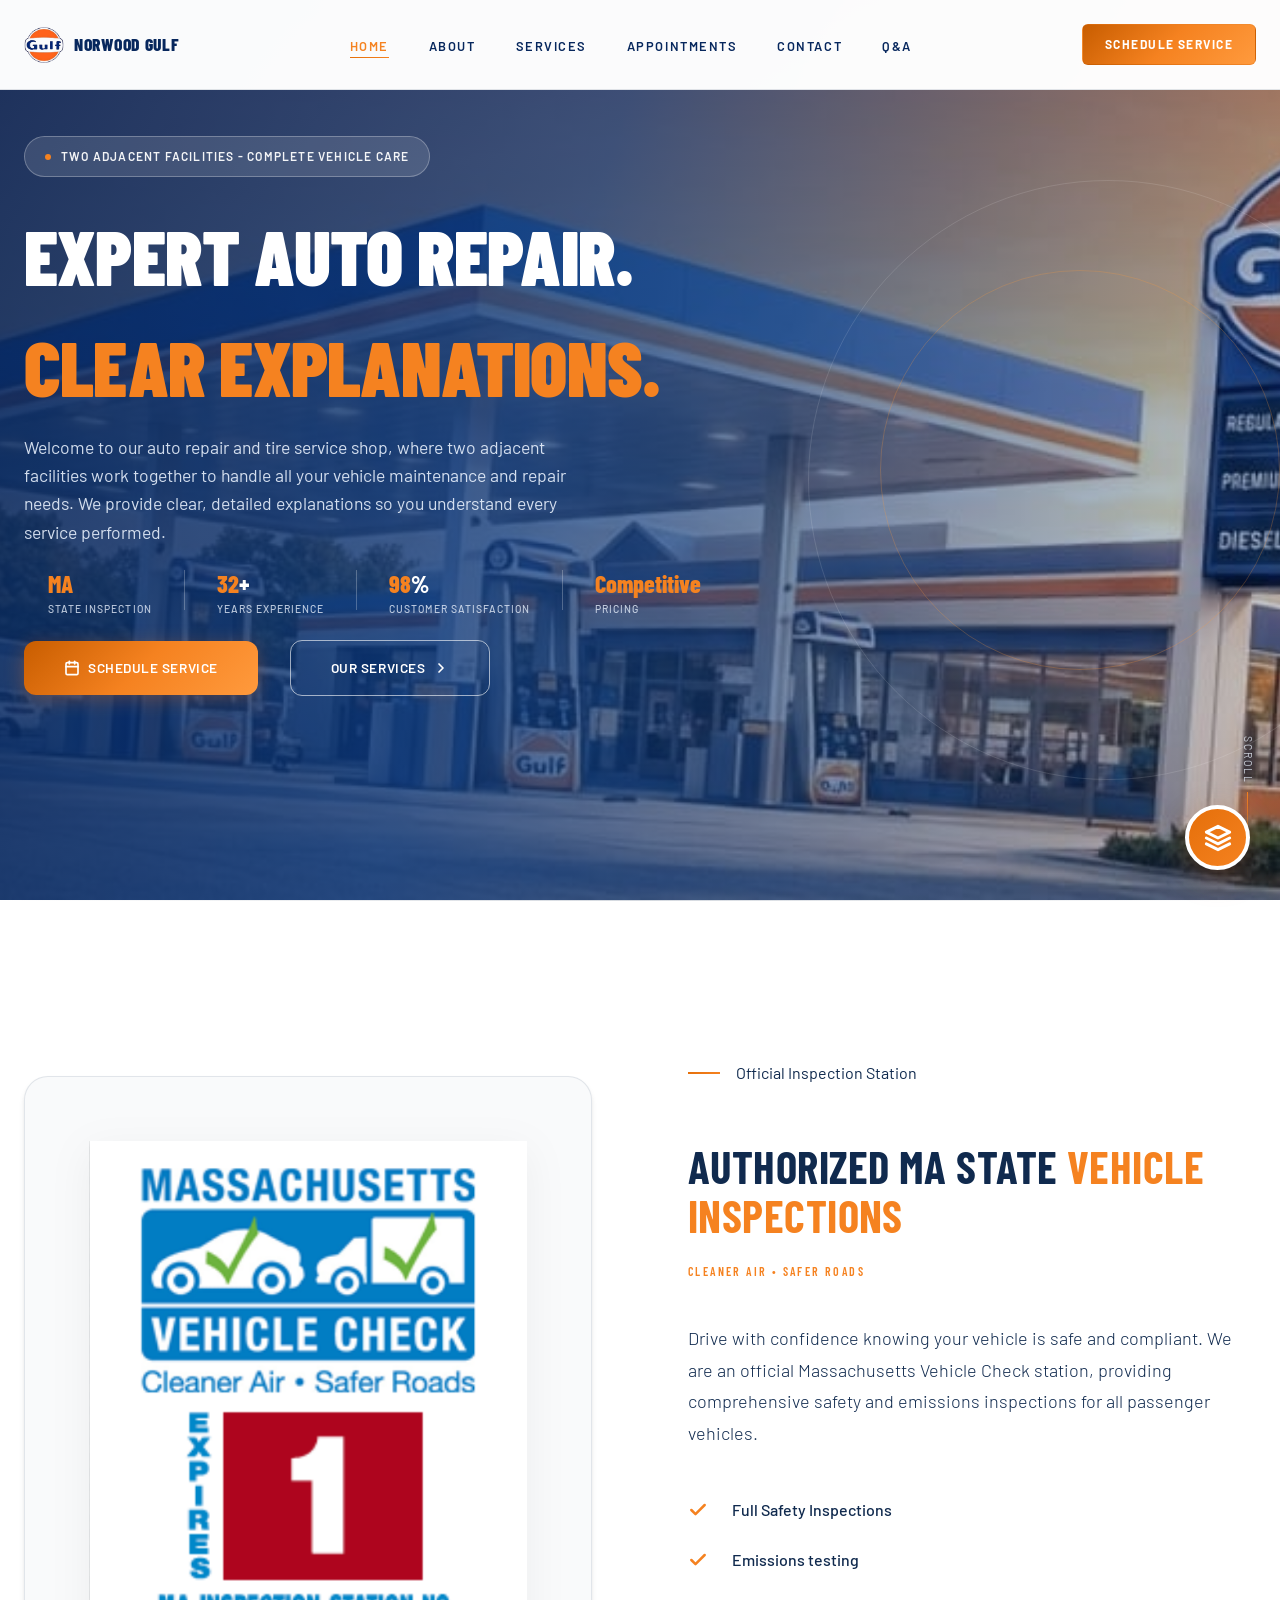
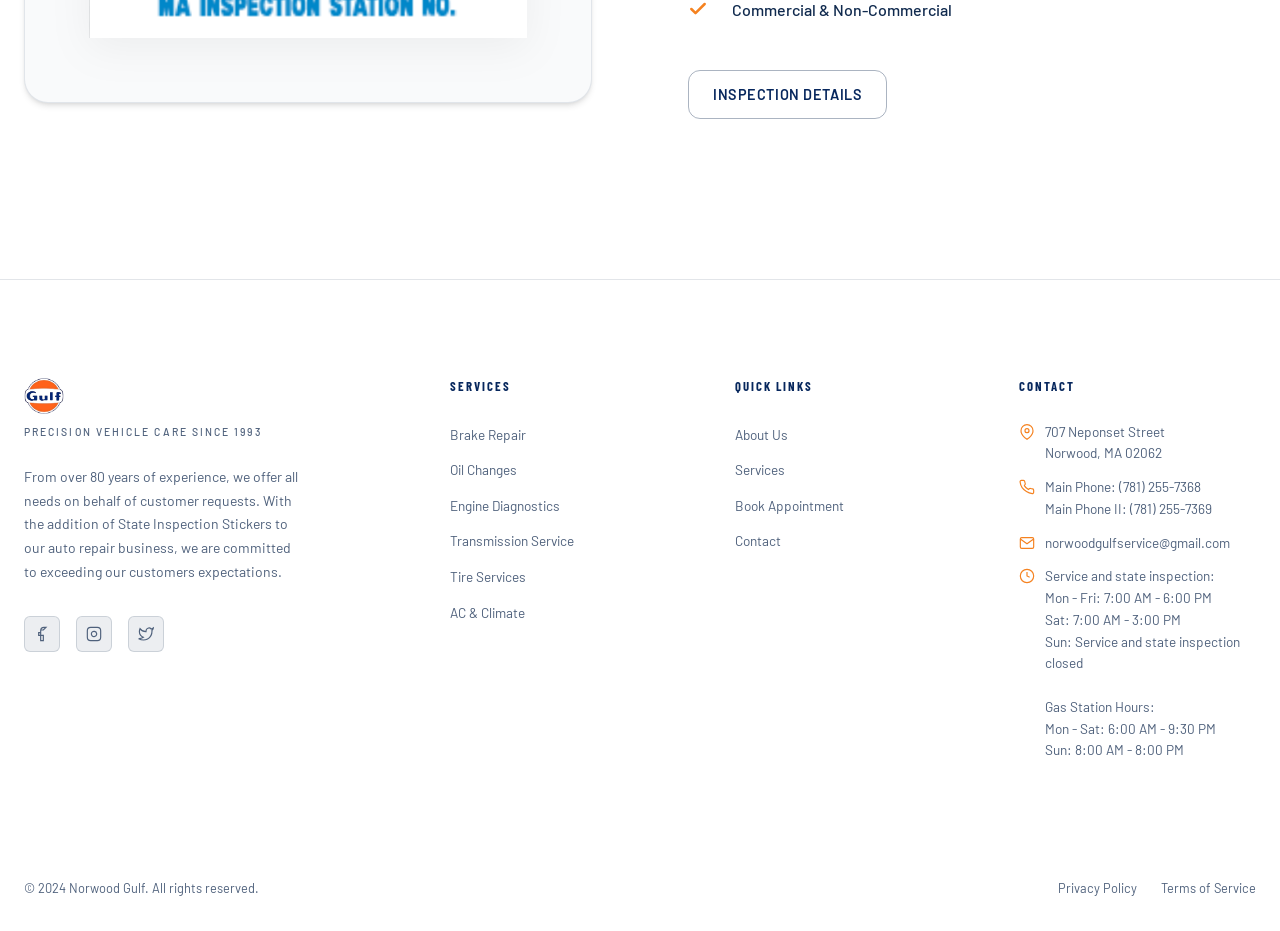
==== commit d4208af5: "Format footer: move Monday hours to next line" ====
--- a/index.html
+++ b/index.html
@@ -215,7 +215,7 @@
           <div class="footer-contact-item"><svg class="footer-contact-icon" xmlns="http://www.w3.org/2000/svg" viewBox="0 0 24 24" fill="none" stroke="currentColor" stroke-width="1.75"><path d="M4 4h16c1.1 0 2 .9 2 2v12c0 1.1-.9 2-2 2H4c-1.1 0-2-.9-2-2V6c0-1.1.9-2 2-2z"/><polyline points="22,6 12,13 2,6"/></svg><span><a href="mailto:norwoodgulfservice@gmail.com">norwoodgulfservice@gmail.com</a></span></div>
           <div class="footer-contact-item">
             <svg class="footer-contact-icon" xmlns="http://www.w3.org/2000/svg" viewBox="0 0 24 24" fill="none" stroke="currentColor" stroke-width="1.75"><circle cx="12" cy="12" r="10"/><polyline points="12 6 12 12 16 14"/></svg>
-            <span>Service and state inspection: Mon - Fri: 7:00 AM - 6:00 PM<br>Sat: 7:00 AM - 3:00 PM<br>Sun: Service and state inspection closed<br><br>Gas Station Hours:<br>Mon - Sat: 6:00 AM - 9:30 PM<br>Sun: 8:00 AM - 8:00 PM</span>
+            <span>Service and state inspection:<br>Mon - Fri: 7:00 AM - 6:00 PM<br>Sat: 7:00 AM - 3:00 PM<br>Sun: Service and state inspection closed<br><br>Gas Station Hours:<br>Mon - Sat: 6:00 AM - 9:30 PM<br>Sun: 8:00 AM - 8:00 PM</span>
           </div>
         </div>
       </div>
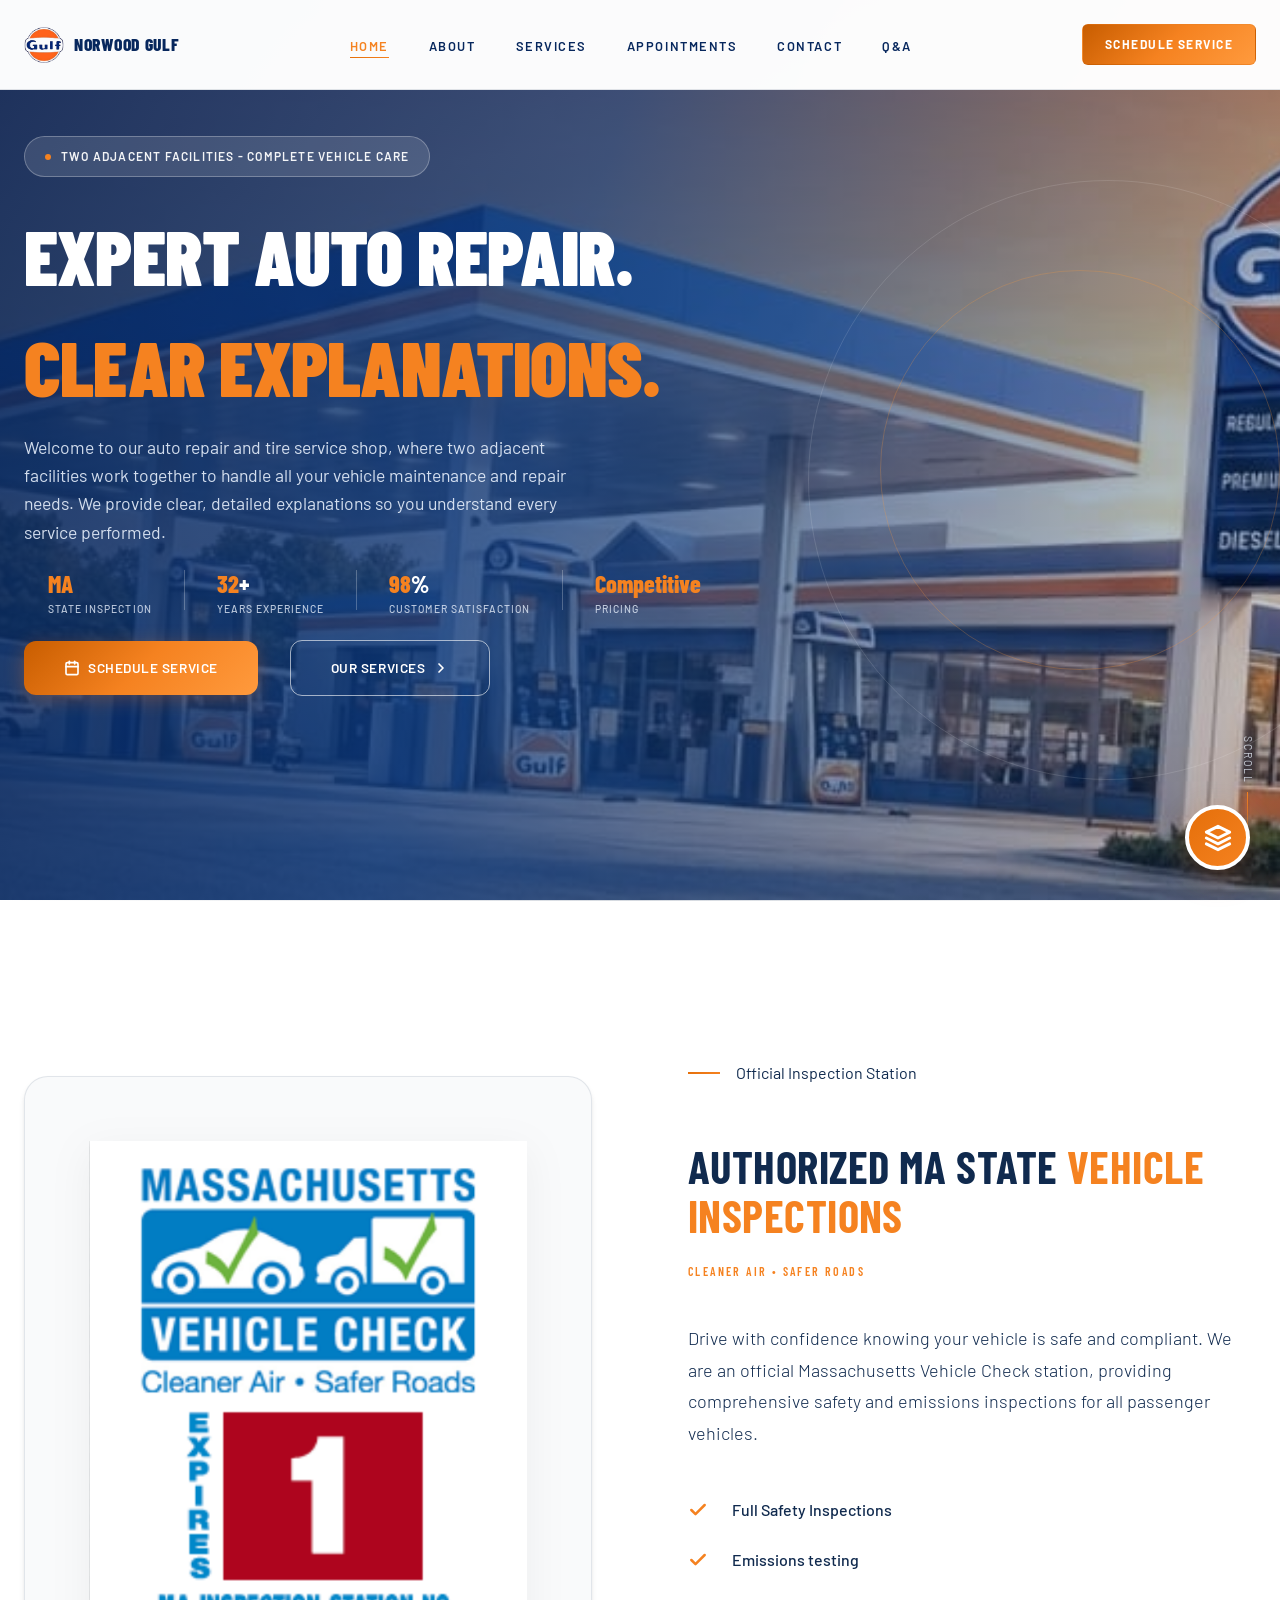
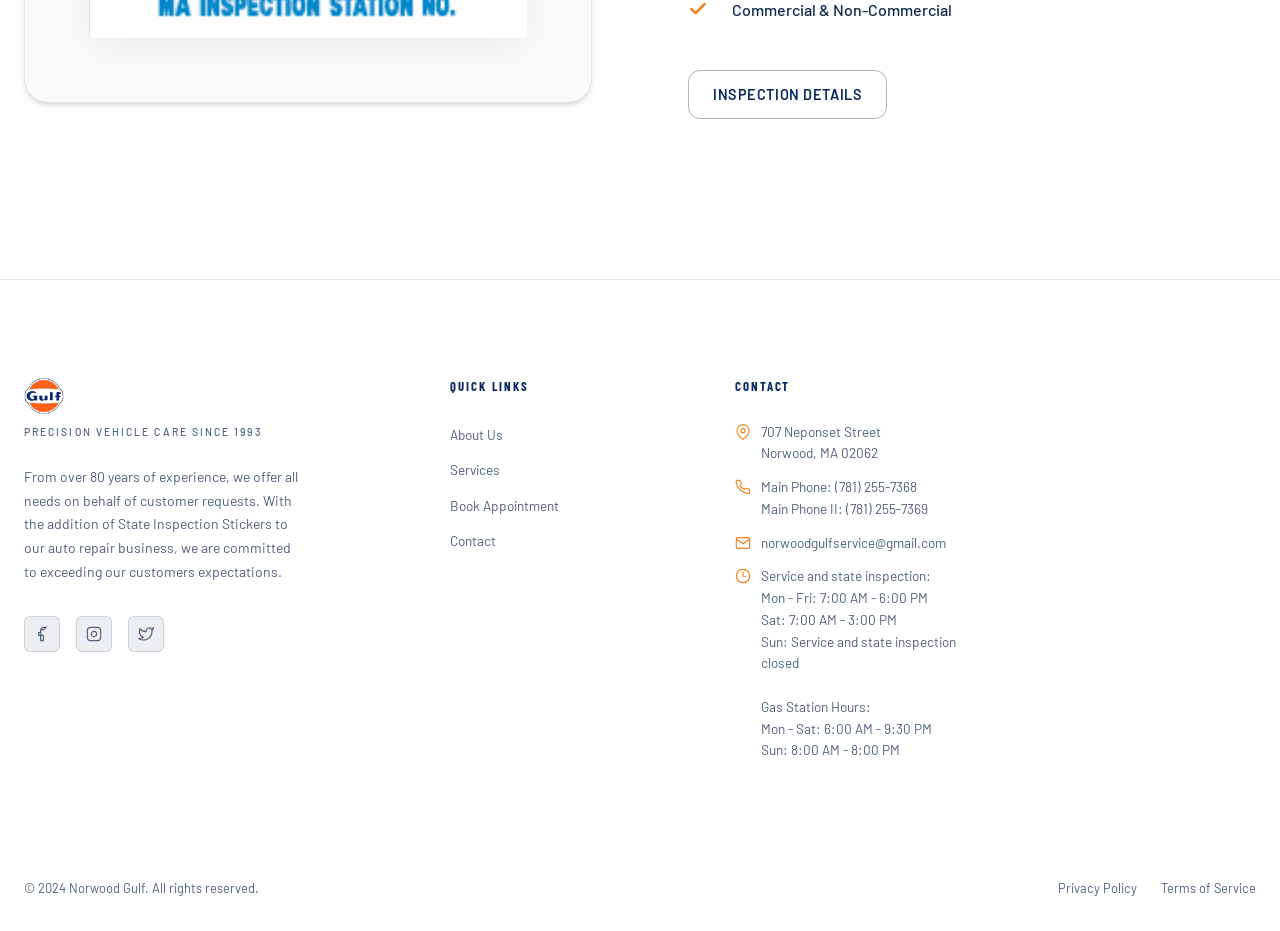
==== commit e11fa26e: "Remove Services list from footer" ====
--- a/index.html
+++ b/index.html
@@ -187,17 +187,7 @@
           </div>
         </div>
 
-        <div>
-          <h3 class="footer-col-title">Services</h3>
-          <ul class="footer-links">
-            <li><a href="services.html" class="footer-link">Brake Repair</a></li>
-            <li><a href="services.html" class="footer-link">Oil Changes</a></li>
-            <li><a href="services.html" class="footer-link">Engine Diagnostics</a></li>
-            <li><a href="services.html" class="footer-link">Transmission Service</a></li>
-            <li><a href="services.html" class="footer-link">Tire Services</a></li>
-            <li><a href="services.html" class="footer-link">AC & Climate</a></li>
-          </ul>
-        </div>
+
 
         <div>
           <h3 class="footer-col-title">Quick Links</h3>
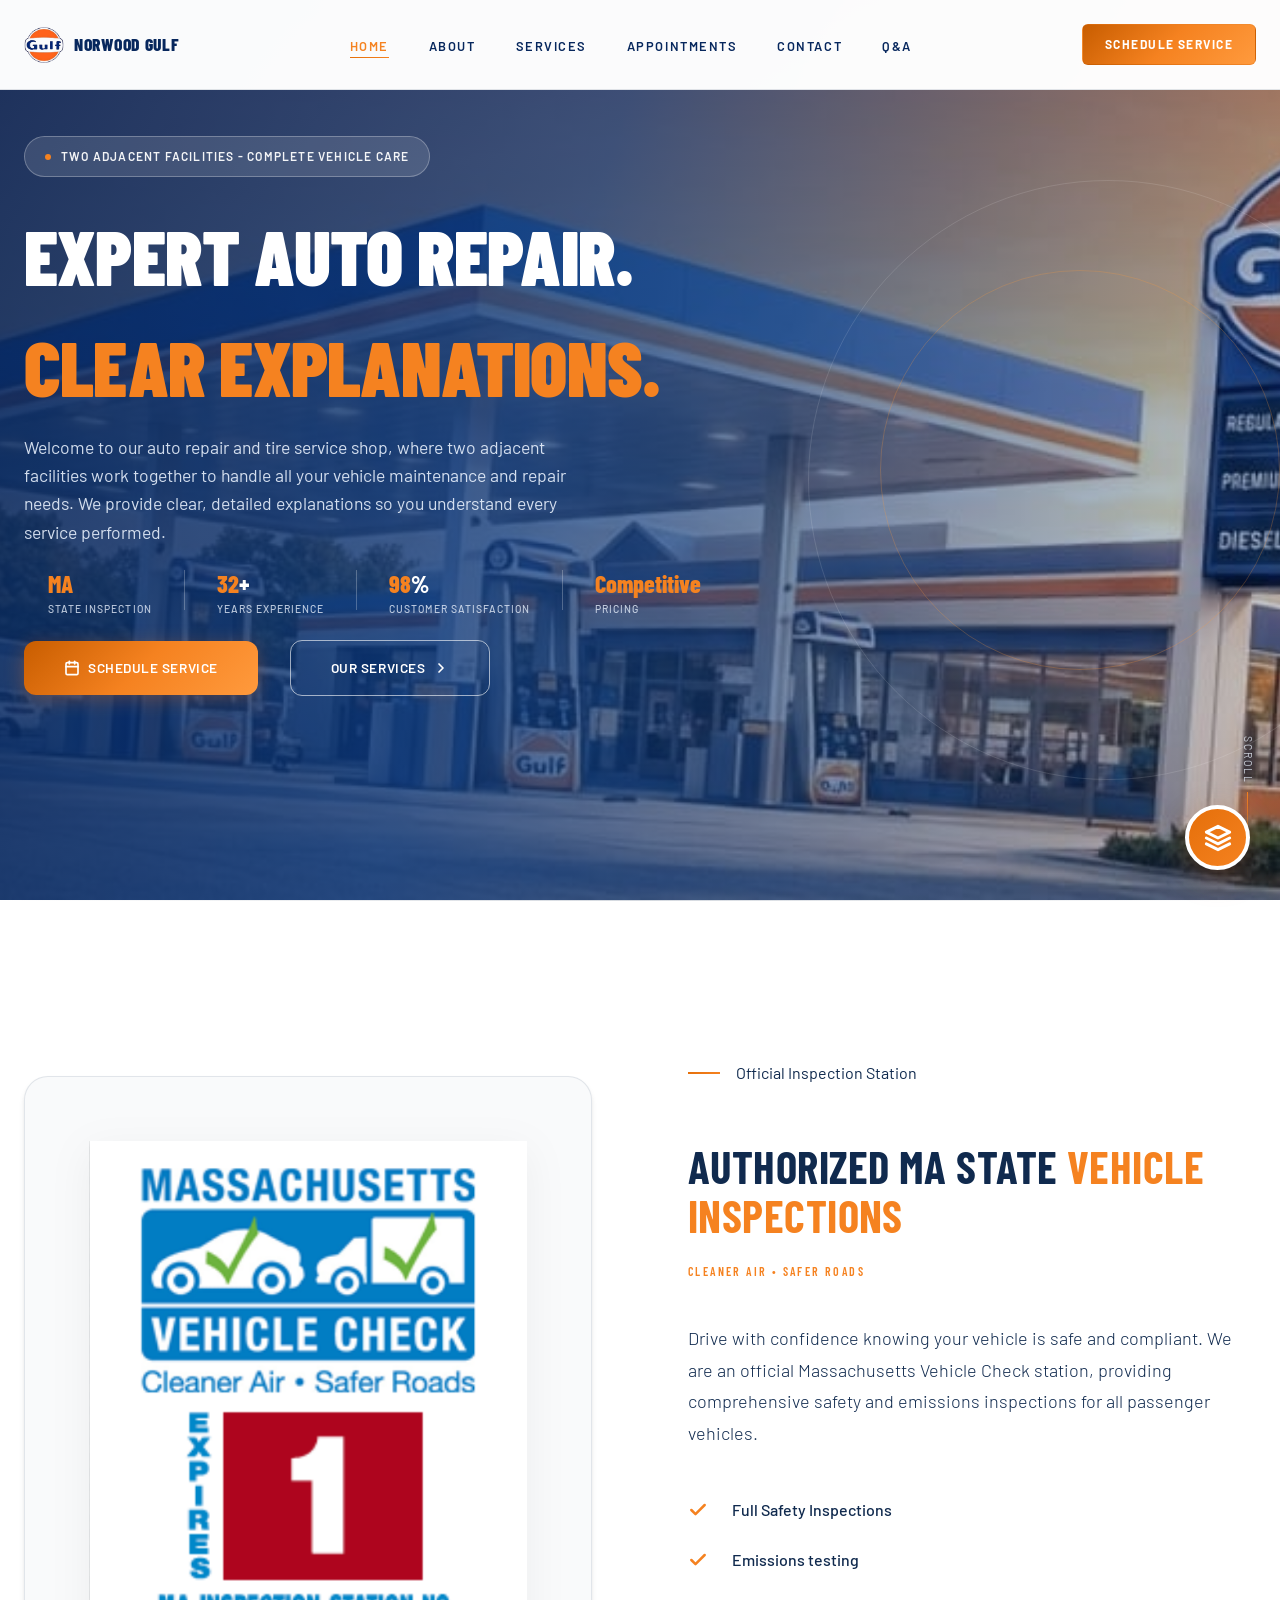
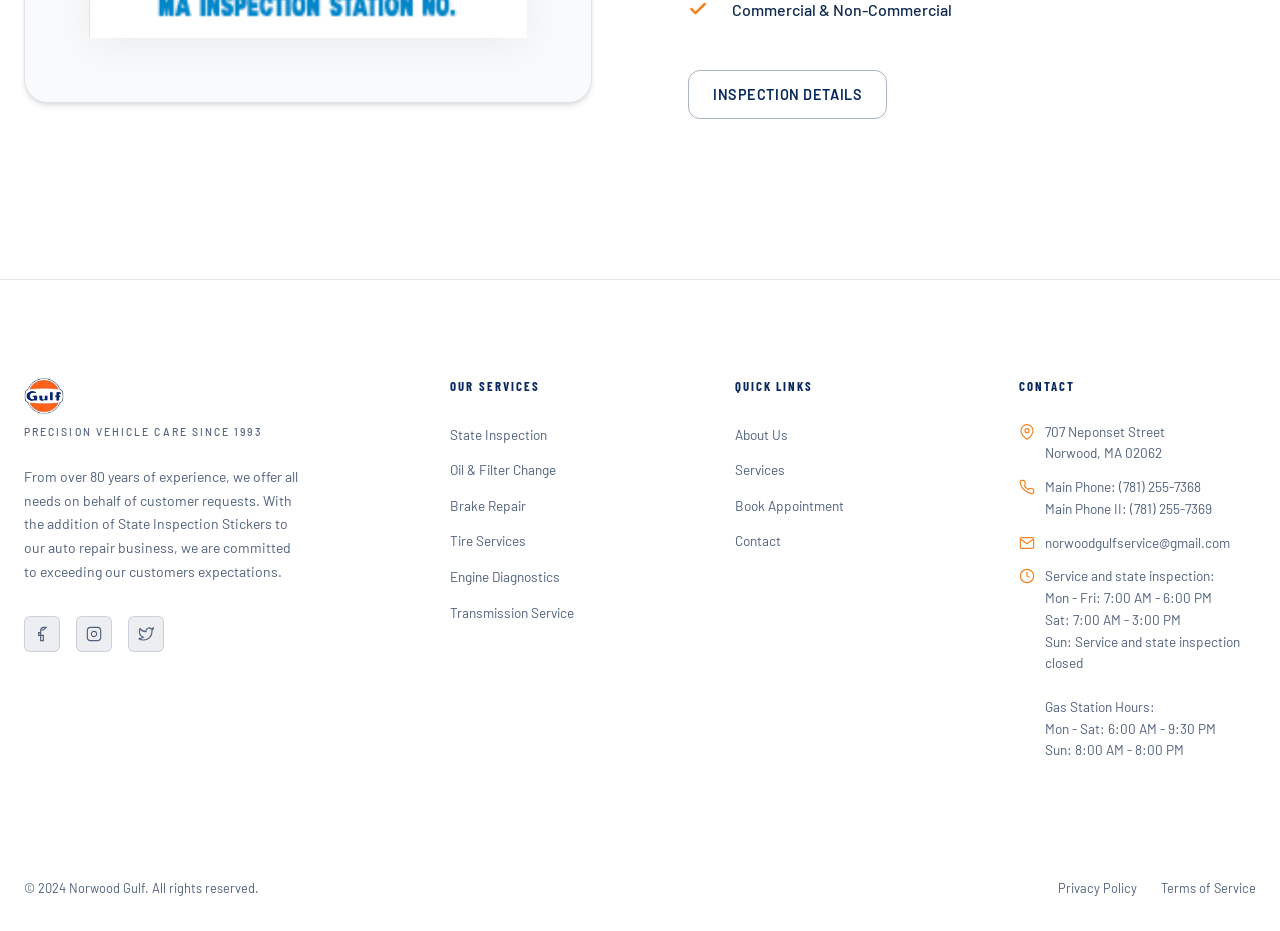
==== commit 6ed615e7: "Update website content and branding" ====
--- a/index.html
+++ b/index.html
@@ -186,8 +186,17 @@
             </a>
           </div>
         </div>
-
-
+        <div>
+          <h3 class="footer-col-title">Our Services</h3>
+          <ul class="footer-links">
+            <li><a href="services.html" class="footer-link">State Inspection</a></li>
+            <li><a href="services.html" class="footer-link">Oil & Filter Change</a></li>
+            <li><a href="services.html" class="footer-link">Brake Repair</a></li>
+            <li><a href="services.html" class="footer-link">Tire Services</a></li>
+            <li><a href="services.html" class="footer-link">Engine Diagnostics</a></li>
+            <li><a href="services.html" class="footer-link">Transmission Service</a></li>
+          </ul>
+        </div>
 
         <div>
           <h3 class="footer-col-title">Quick Links</h3>
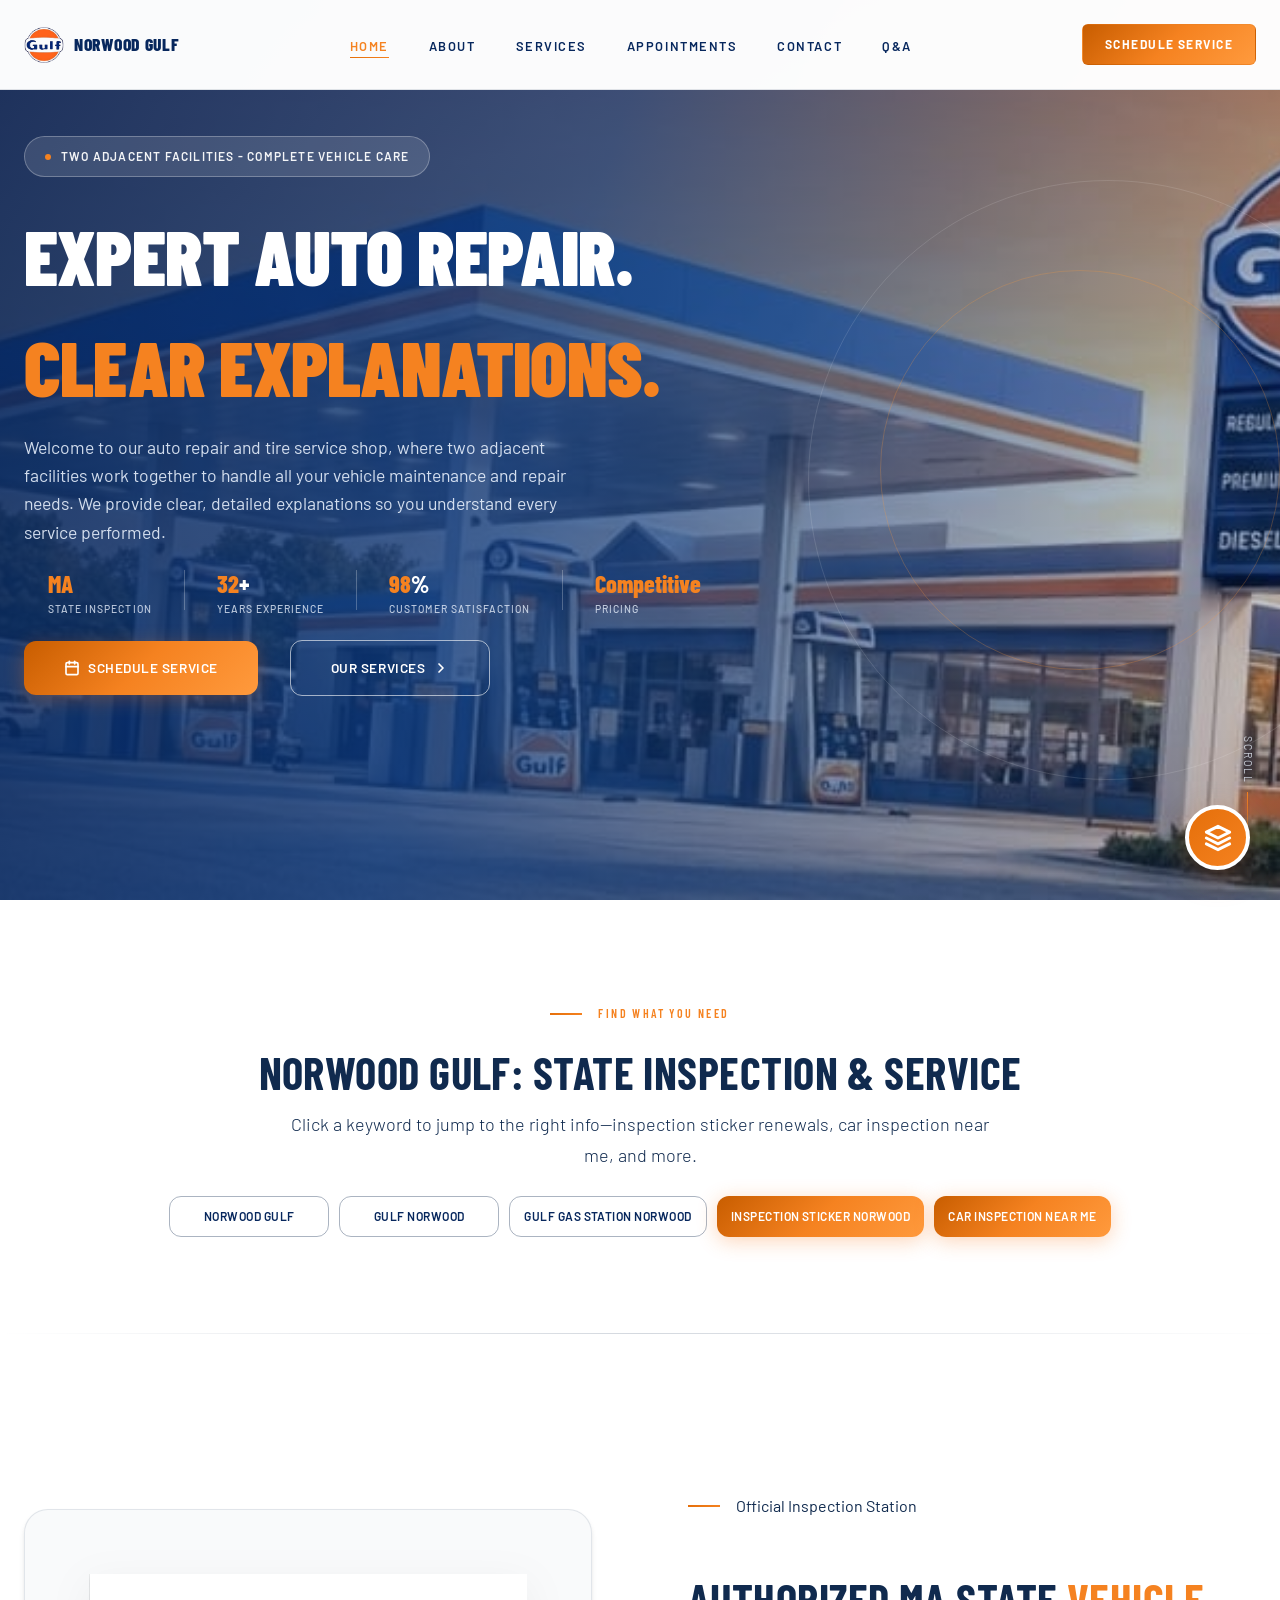
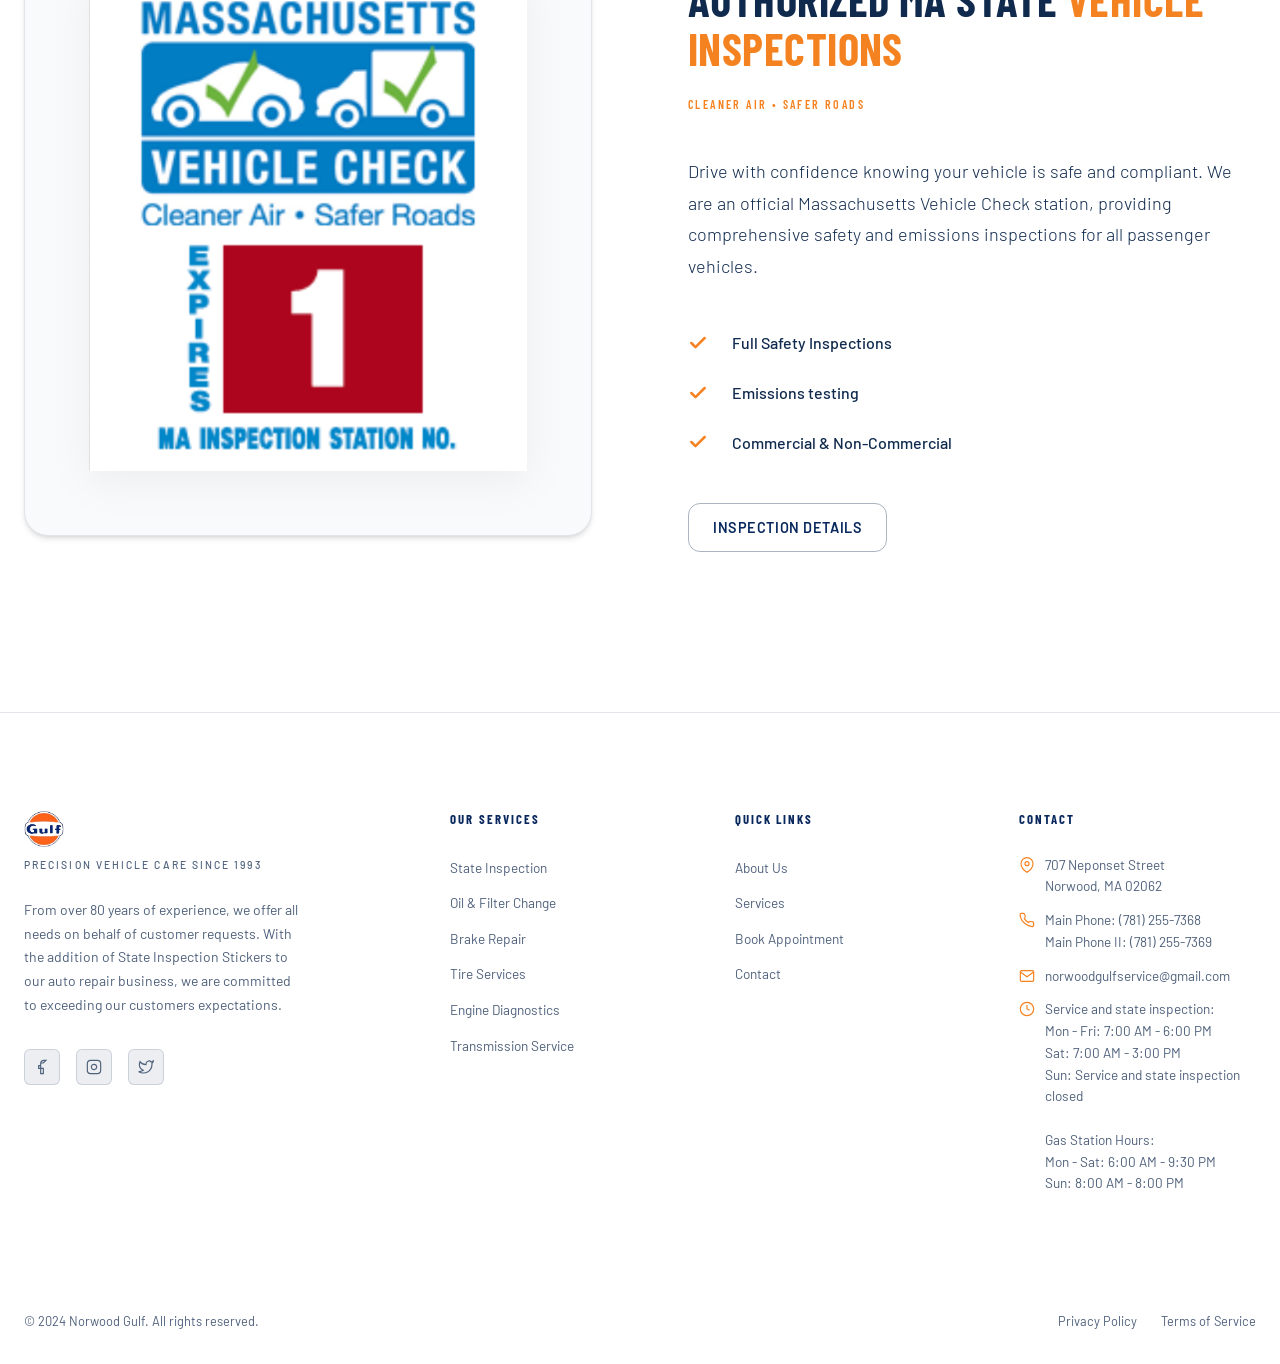
==== commit 64a8c77c: "Add sitemap.xml" ====
--- a/index.html
+++ b/index.html
@@ -62,7 +62,7 @@
 
   <main>
     <!-- ===================== HERO ===================== -->
-    <section class="hero" aria-label="Hero">
+    <section class="hero" aria-label="Hero" id="norwood-gulf">
       <div class="hero-bg" aria-hidden="true"></div>
       <div class="hero-lines" aria-hidden="true"></div>
 
@@ -128,6 +128,29 @@
       </div>
     </section>
     
+    <!-- ===================== KEYWORD QUICK LINKS ===================== -->
+    <section class="section" aria-label="Keyword quick links">
+      <div class="container">
+        <div class="text-center" style="margin-bottom:24px;">
+          <div class="section-label flex-center reveal">
+            <span class="subheading">Find what you need</span>
+          </div>
+          <h2 class="display-md text-navy reveal reveal-delay-1" style="margin-bottom:12px;">Norwood Gulf: State Inspection & Service</h2>
+          <p class="body-lg text-muted-dark" style="max-width:720px;margin:0 auto;">
+            Click a keyword to jump to the right info—inspection sticker renewals, car inspection near me, and more.
+          </p>
+        </div>
+
+        <div class="reveal" style="display:flex;gap:10px;flex-wrap:wrap;justify-content:center;">
+          <a href="#norwood-gulf" class="btn btn-outline btn-sm" style="padding:10px 14px;">Norwood Gulf</a>
+          <a href="#norwood-gulf" class="btn btn-outline btn-sm" style="padding:10px 14px;">gulf norwood</a>
+          <a href="#norwood-gulf" class="btn btn-outline btn-sm" style="padding:10px 14px;">gulf gas station norwood</a>
+          <a href="services.html#state-inspection" class="btn btn-primary btn-sm" style="padding:10px 14px;">inspection sticker norwood</a>
+          <a href="contact.html#near-me" class="btn btn-primary btn-sm" style="padding:10px 14px;">car inspection near me</a>
+        </div>
+      </div>
+    </section>
+
     <!-- ===================== MA INSPECTION ===================== -->
     <section class="section ma-inspection-section" aria-label="Massachusetts Vehicle Check">
       <div class="container">
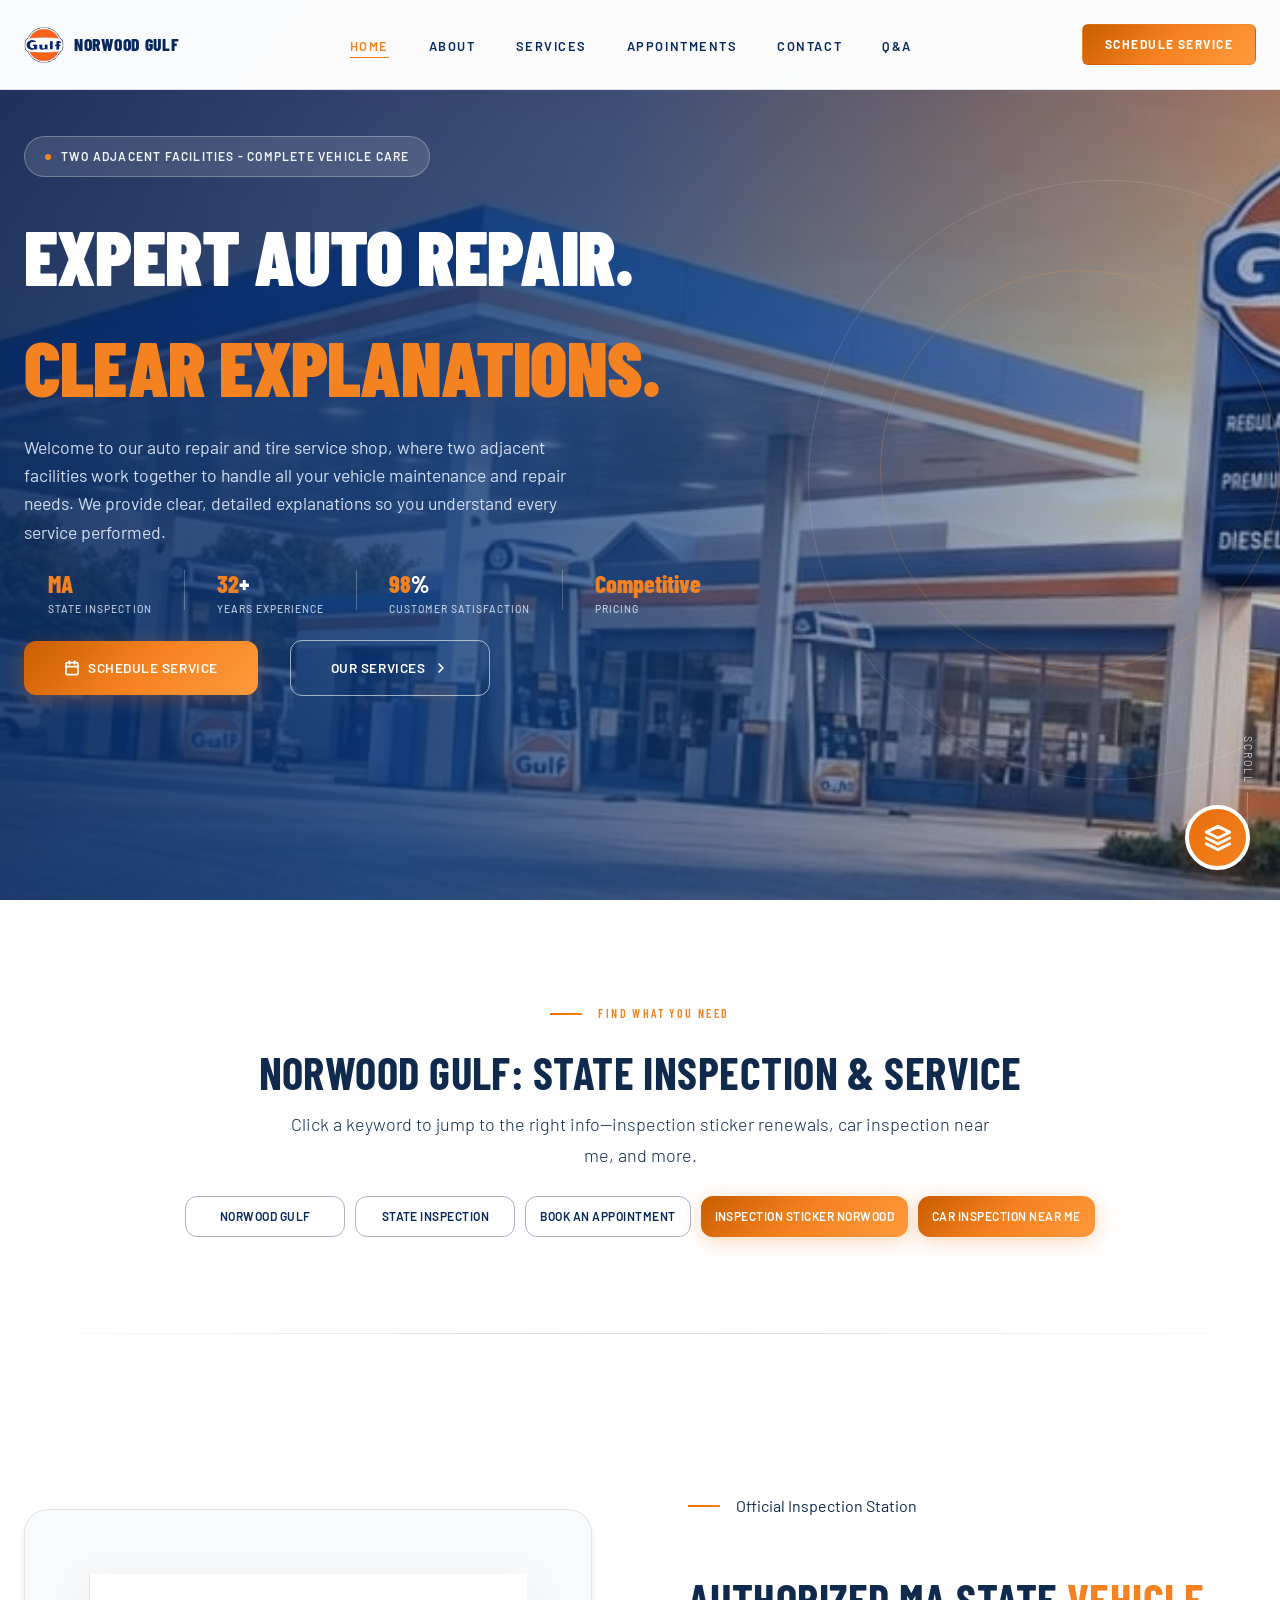
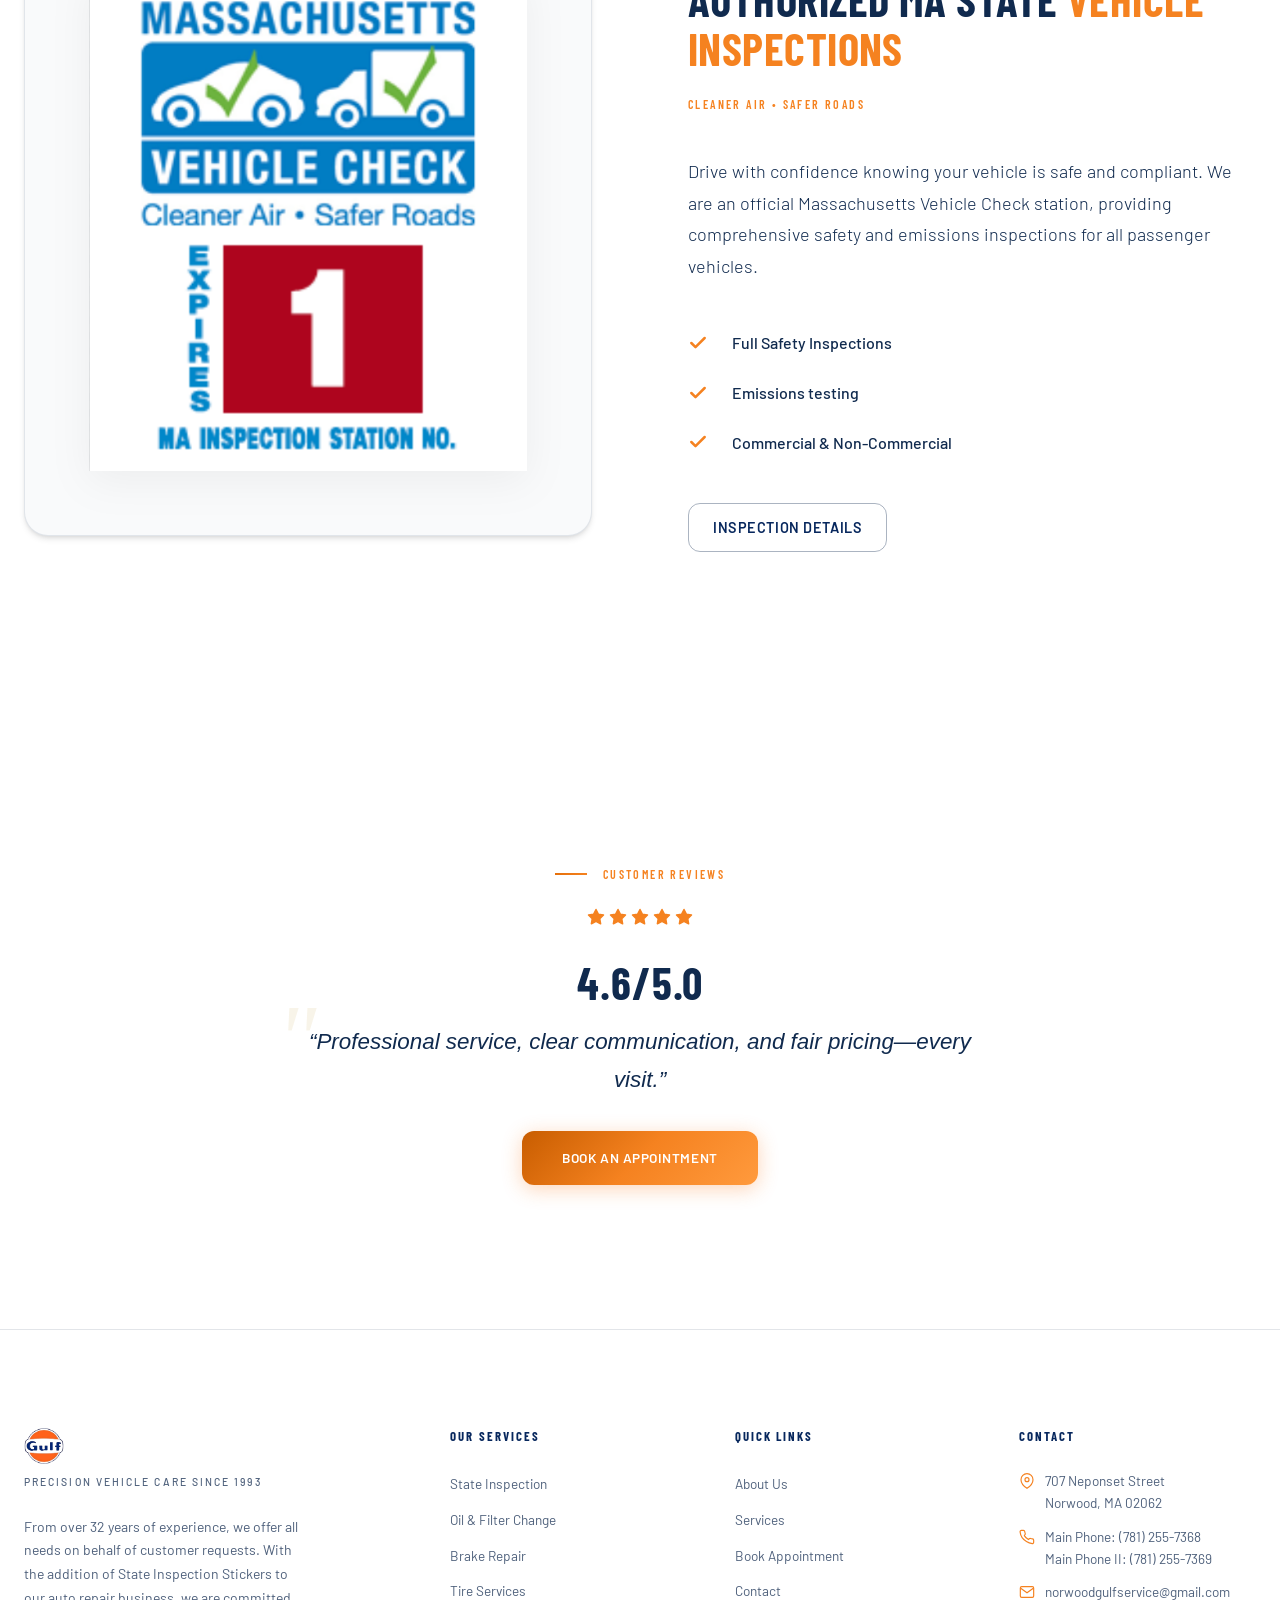
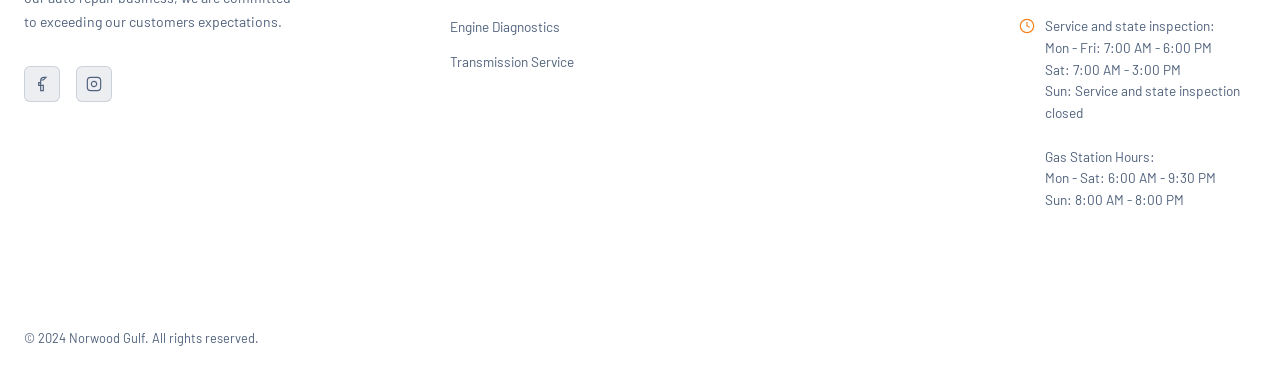
==== commit c9fd294a: "chhnage the updates" ====
--- a/index.html
+++ b/index.html
@@ -1,9 +1,9 @@
-<!DOCTYPE html>
+  <!DOCTYPE html>
 <html lang="en">
 <head>
   <meta charset="UTF-8" />
   <meta name="viewport" content="width=device-width, initial-scale=1.0" />
-  <meta name="description" content="Norwood Gulf — Premium auto repair and maintenance. Precision care for your vehicle. Serving our community with trusted performance." />
+  <meta name="description" content="Norwood Gulf provides premium auto repair and maintenance in Norwood, MA, with clear service explanations and trusted vehicle care." />
   <title>Norwood Gulf — Precision Vehicle Care. Trusted Performance.</title>
   <link rel="preconnect" href="https://fonts.googleapis.com" />
   <link rel="preconnect" href="https://fonts.gstatic.com" crossorigin />
@@ -143,8 +143,8 @@
 
         <div class="reveal" style="display:flex;gap:10px;flex-wrap:wrap;justify-content:center;">
           <a href="#norwood-gulf" class="btn btn-outline btn-sm" style="padding:10px 14px;">Norwood Gulf</a>
-          <a href="#norwood-gulf" class="btn btn-outline btn-sm" style="padding:10px 14px;">gulf norwood</a>
-          <a href="#norwood-gulf" class="btn btn-outline btn-sm" style="padding:10px 14px;">gulf gas station norwood</a>
+          <a href="#norwood-gulf" class="btn btn-outline btn-sm" style="padding:10px 14px;">State Inspection</a>
+          <a href="#norwood-gulf" class="btn btn-outline btn-sm" style="padding:10px 14px;">BOOK AN APPOINTMENT</a>
           <a href="services.html#state-inspection" class="btn btn-primary btn-sm" style="padding:10px 14px;">inspection sticker norwood</a>
           <a href="contact.html#near-me" class="btn btn-primary btn-sm" style="padding:10px 14px;">car inspection near me</a>
         </div>
@@ -187,6 +187,48 @@
       </div>
     </section>
 
+    <!-- ===================== REVIEWS / TESTIMONIALS ===================== -->
+    <section class="section testimonials-section" aria-label="Customer Reviews">
+      <div class="container">
+        <div class="testimonial-inner">
+          <a
+            href="https://www.google.com/search?sca_esv=11644df17cdf1a12&sxsrf=APpeQntvvfK4i4TOI_ihOrzpDeUT2QmNOQ:1784293521728&q=norwoodgulf&si=APenkKn5T4YN59srr511wD6k6Pufj9DEzRUvB1XJSwUeeT5afpm4TQghhEdDveTdlVPgJa5qF8TAoRb5RbXLfmK-P4ODYihN0RFG3BhYRJZwJOlDr2I36pY%3D&uds=AJ5uw18gNhEE-1kkRZFnq5lN2SLi4TLZBjAXsEycxxQTiQDSJGe2GlF1H9wndC-nLQDZZ4nt5iQANo0AJBu8I1AU2zelO3psvxKbo_7Ni-P3tFjdBVAtOrA&sa=X&ved=2ahUKEwi-i6as49mVAxXBg_0HHTCOGBwQ3PALegQIHhAE&biw=1536&bih=776&dpr=1.25"
+            target="_blank"
+            rel="noopener noreferrer"
+            aria-label="Read customer reviews"
+            style="display:block; text-decoration:none; color:inherit;"
+          >
+            <div class="section-label flex-center reveal" style="margin-bottom: var(--sp-3);">
+              <span class="subheading">Customer Reviews</span>
+            </div>
+
+            <div class="testimonial-stars" aria-label="Rating: 4.6 out of 5">
+              <!-- 5 stars visual -->
+              <svg xmlns="http://www.w3.org/2000/svg" viewBox="0 0 24 24" fill="none" stroke="currentColor" stroke-width="2" stroke-linecap="round" stroke-linejoin="round"><polygon points="12 2 15.09 8.26 22 9.27 17 14.14 18.18 21.02 12 17.77 5.82 21.02 7 14.14 2 9.27 8.91 8.26 12 2"/></svg>
+              <svg xmlns="http://www.w3.org/2000/svg" viewBox="0 0 24 24" fill="none" stroke="currentColor" stroke-width="2" stroke-linecap="round" stroke-linejoin="round"><polygon points="12 2 15.09 8.26 22 9.27 17 14.14 18.18 21.02 12 17.77 5.82 21.02 7 14.14 2 9.27 8.91 8.26 12 2"/></svg>
+              <svg xmlns="http://www.w3.org/2000/svg" viewBox="0 0 24 24" fill="none" stroke="currentColor" stroke-width="2" stroke-linecap="round" stroke-linejoin="round"><polygon points="12 2 15.09 8.26 22 9.27 17 14.14 18.18 21.02 12 17.77 5.82 21.02 7 14.14 2 9.27 8.91 8.26 12 2"/></svg>
+              <svg xmlns="http://www.w3.org/2000/svg" viewBox="0 0 24 24" fill="none" stroke="currentColor" stroke-width="2" stroke-linecap="round" stroke-linejoin="round"><polygon points="12 2 15.09 8.26 22 9.27 17 14.14 18.18 21.02 12 17.77 5.82 21.02 7 14.14 2 9.27 8.91 8.26 12 2"/></svg>
+              <svg xmlns="http://www.w3.org/2000/svg" viewBox="0 0 24 24" fill="none" stroke="currentColor" stroke-width="2" stroke-linecap="round" stroke-linejoin="round"><polygon points="12 2 15.09 8.26 22 9.27 17 14.14 18.18 21.02 12 17.77 5.82 21.02 7 14.14 2 9.27 8.91 8.26 12 2"/></svg>
+            </div>
+
+            <h2 class="display-md text-navy" style="text-transform:none; letter-spacing:0.02em; margin-bottom: var(--sp-2);">
+              4.6/5.0
+            </h2>
+
+            <p class="testimonial-quote" style="margin-bottom: 0;">
+              “Professional service, clear communication, and fair pricing—every visit.”
+            </p>
+          </a>
+
+          <div class="reveal" style="margin-top: var(--sp-4);">
+            <a href="appointment.html" class="btn btn-primary btn-lg" style="min-width: 220px;">
+              Book an Appointment
+            </a>
+          </div>
+        </div>
+      </div>
+    </section>
+
   </main>
 
   <!-- FOOTER -->
@@ -196,16 +238,13 @@
         <div>
           <img src="logo.jpeg" alt="Norwood Gulf Logo" style="height: 40px; width: auto; margin-bottom: var(--sp-1);">
           <div class="footer-brand-tagline">Precision Vehicle Care Since 1993</div>
-          <p class="footer-brand-desc">From over 80 years of experience, we offer all needs on behalf of customer requests. With the addition of State Inspection Stickers to our auto repair business, we are committed to exceeding our customers expectations.</p>
+          <p class="footer-brand-desc">From over 32 years of experience, we offer all needs on behalf of customer requests. With the addition of State Inspection Stickers to our auto repair business, we are committed to exceeding our customers expectations.</p>
           <div class="footer-socials">
             <a href="https://www.facebook.com/norwoodgulf" target="_blank" rel="noopener noreferrer" class="footer-social" aria-label="Facebook">
               <svg xmlns="http://www.w3.org/2000/svg" viewBox="0 0 24 24" fill="none" stroke="currentColor" stroke-width="1.75"><path d="M18 2h-3a5 5 0 0 0-5 5v3H7v4h3v8h4v-8h-4V7a1 1 0 0 1 1-1h3z"/></svg>
             </a>
-            <a href="#" class="footer-social" aria-label="Instagram">
+            <a href="https://www.instagram.com/norwoodgulf?igsh=MWY3Njh3dmN0Njhkbw==" class="footer-social" aria-label="Instagram">
               <svg xmlns="http://www.w3.org/2000/svg" viewBox="0 0 24 24" fill="none" stroke="currentColor" stroke-width="1.75"><rect x="2" y="2" width="20" height="20" rx="5" ry="5"/><path d="M16 11.37A4 4 0 1 1 12.63 8 4 4 0 0 1 16 11.37z"/><line x1="17.5" y1="6.5" x2="17.51" y2="6.5"/></svg>
-            </a>
-            <a href="#" class="footer-social" aria-label="Twitter / X">
-              <svg xmlns="http://www.w3.org/2000/svg" viewBox="0 0 24 24" fill="none" stroke="currentColor" stroke-width="1.75"><path d="M23 3a10.9 10.9 0 0 1-3.14 1.53 4.48 4.48 0 0 0-7.86 3v1A10.66 10.66 0 0 1 3 4s-4 9 5 13a11.64 11.64 0 0 1-7 2c9 5 20 0 20-11.5a4.5 4.5 0 0 0-.08-.83A7.72 7.72 0 0 0 23 3z"/></svg>
             </a>
           </div>
         </div>
@@ -244,10 +283,6 @@
 
       <div class="footer-bottom">
         <span class="footer-copy">&copy; 2024 Norwood Gulf. All rights reserved.</span>
-        <div class="footer-legal">
-          <a href="#">Privacy Policy</a>
-          <a href="#">Terms of Service</a>
-        </div>
       </div>
     </div>
   </footer>
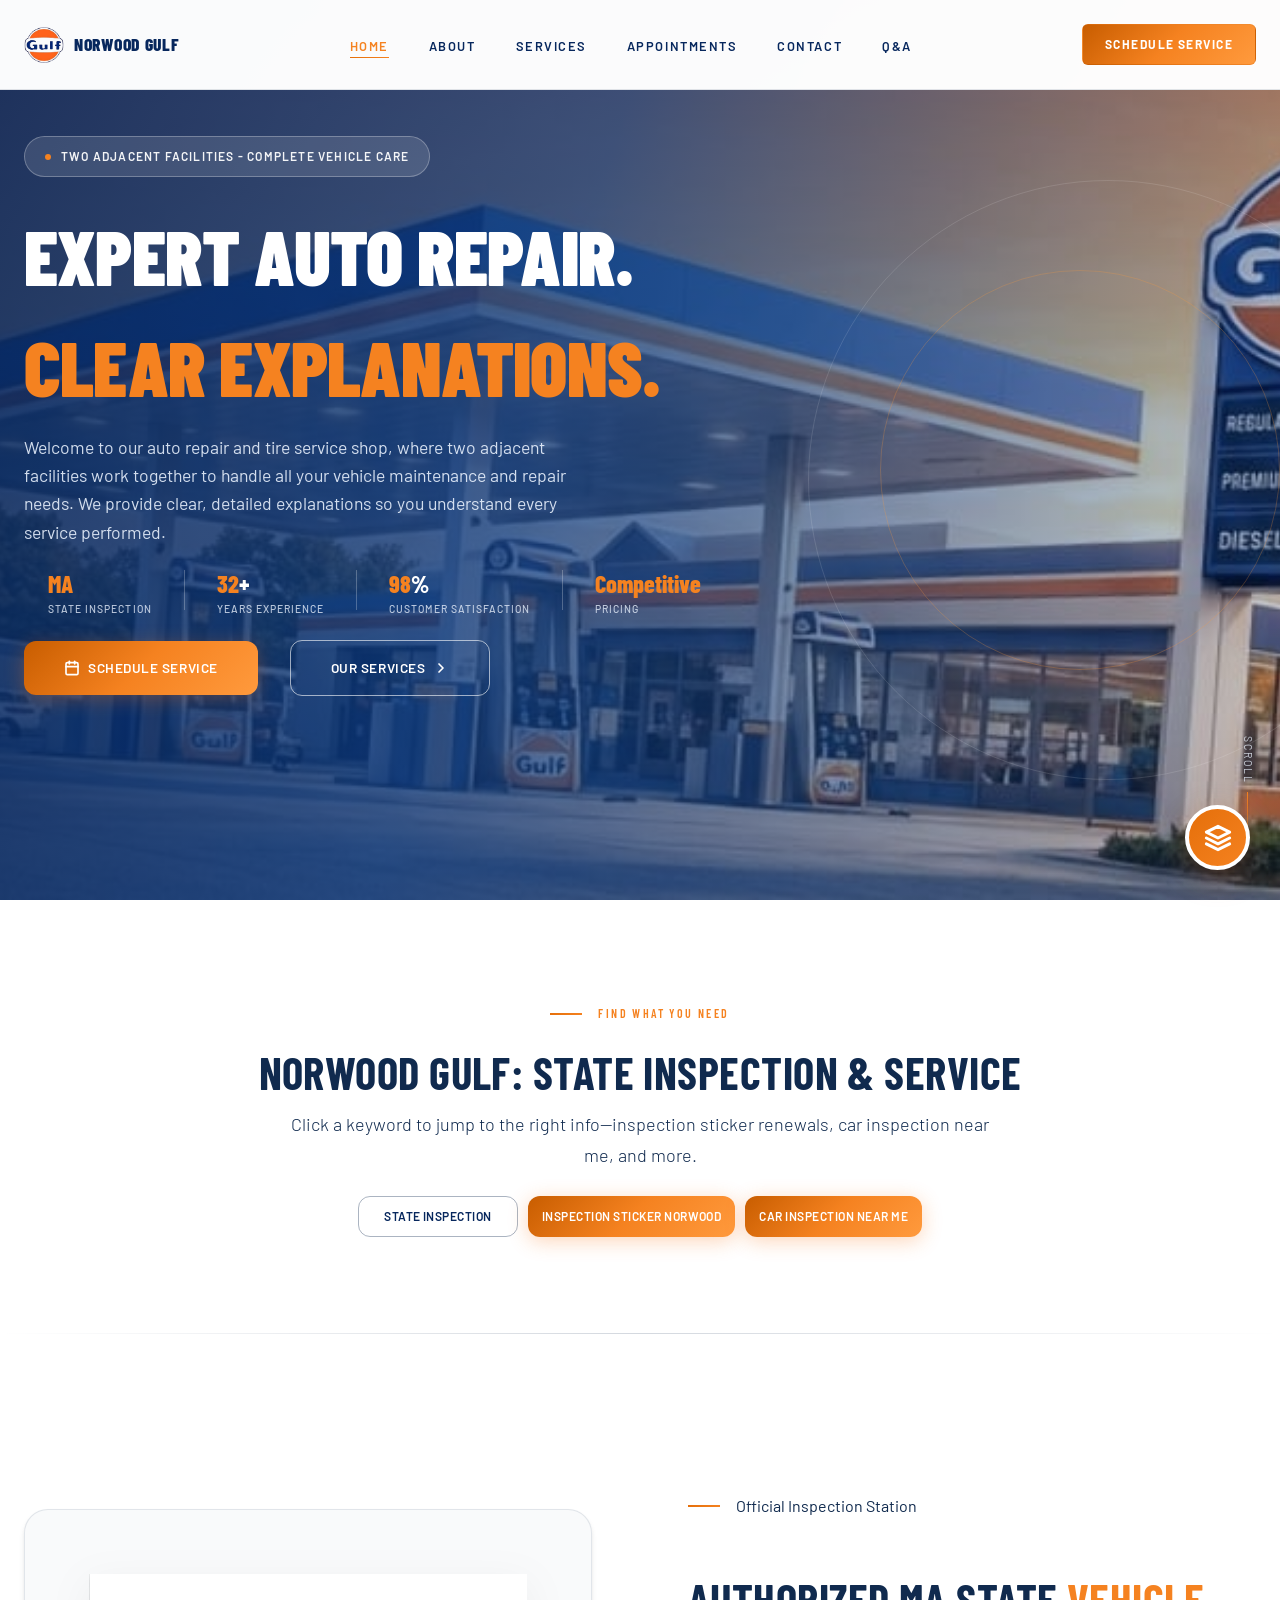
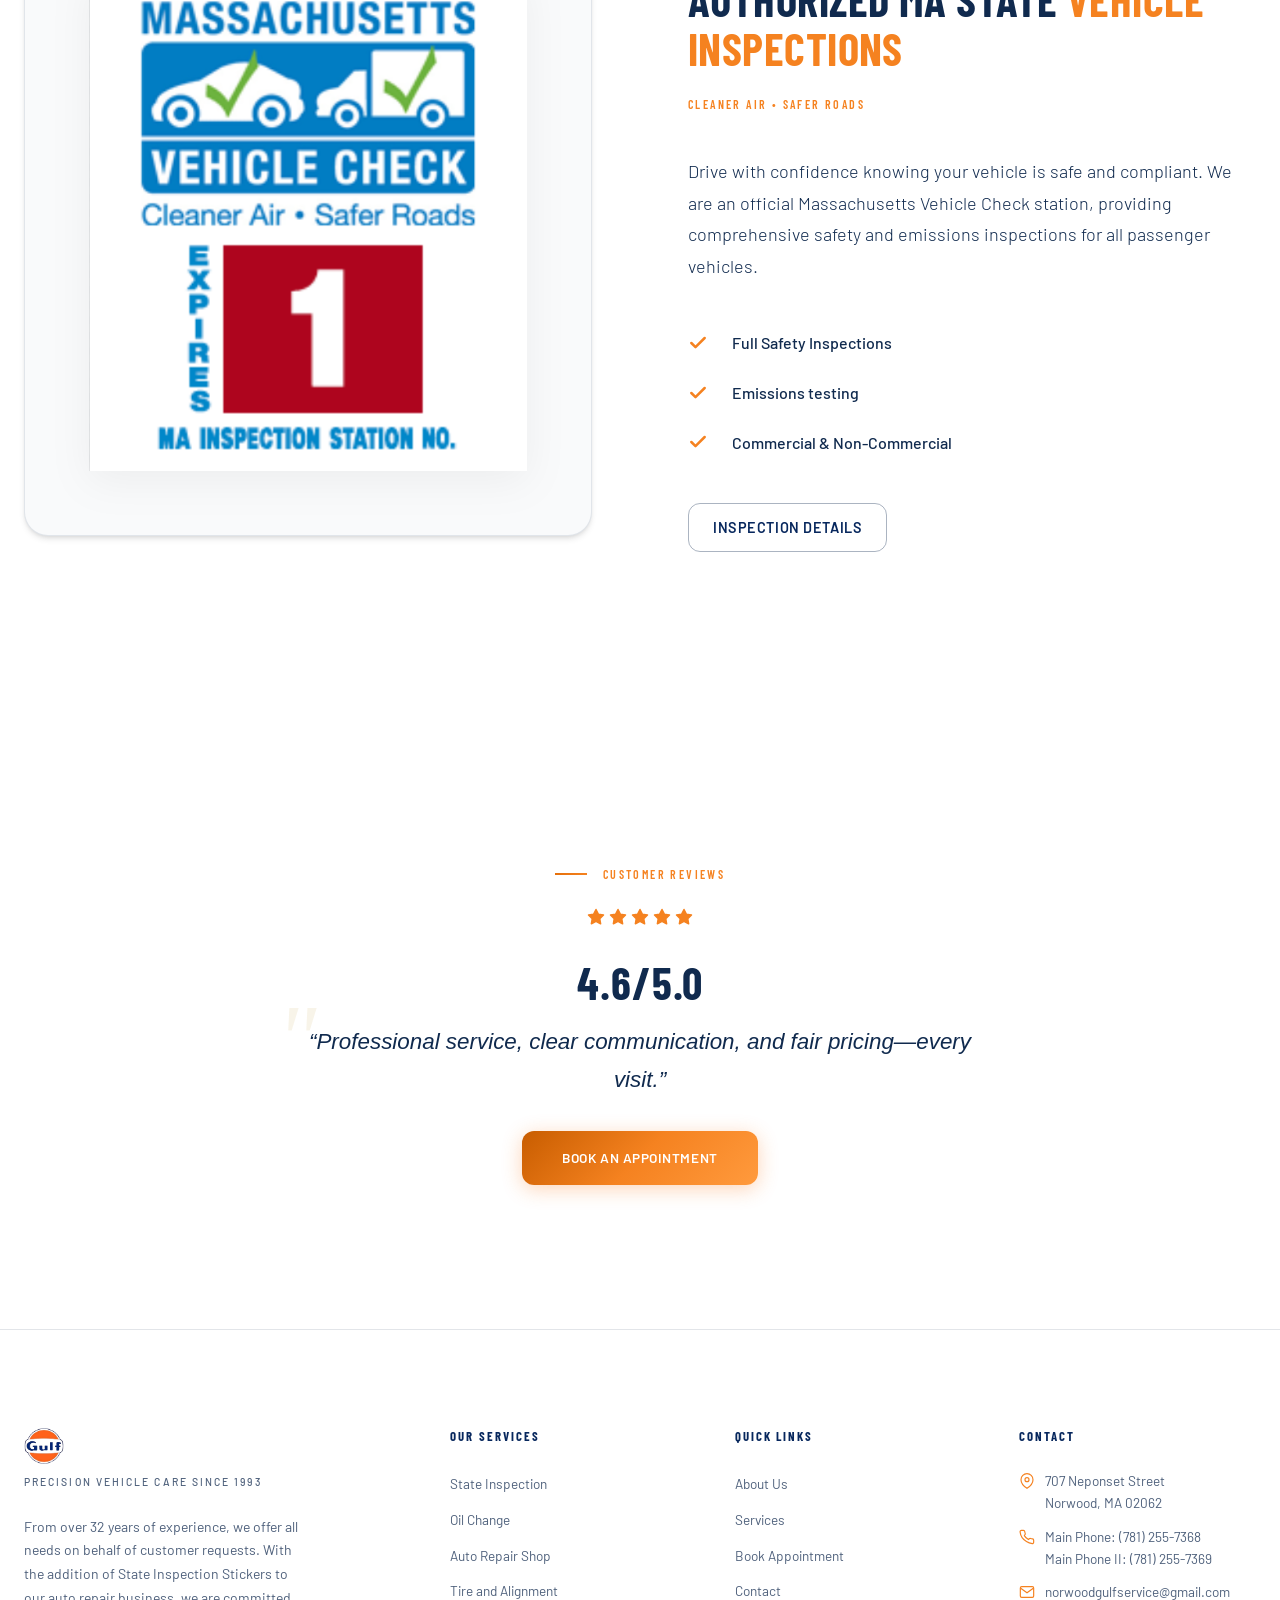
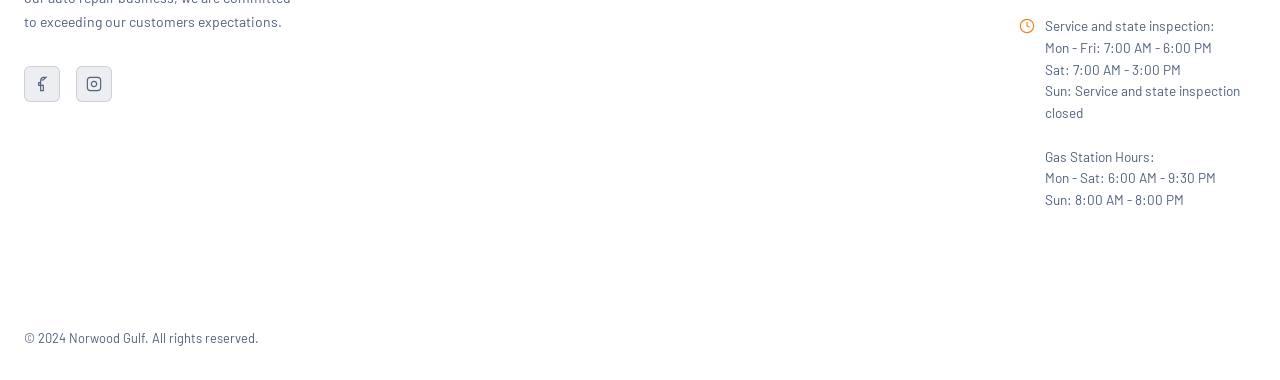
==== commit 82a987b0: "chnage the updates" ====
--- a/index.html
+++ b/index.html
@@ -142,9 +142,7 @@
         </div>
 
         <div class="reveal" style="display:flex;gap:10px;flex-wrap:wrap;justify-content:center;">
-          <a href="#norwood-gulf" class="btn btn-outline btn-sm" style="padding:10px 14px;">Norwood Gulf</a>
           <a href="#norwood-gulf" class="btn btn-outline btn-sm" style="padding:10px 14px;">State Inspection</a>
-          <a href="#norwood-gulf" class="btn btn-outline btn-sm" style="padding:10px 14px;">BOOK AN APPOINTMENT</a>
           <a href="services.html#state-inspection" class="btn btn-primary btn-sm" style="padding:10px 14px;">inspection sticker norwood</a>
           <a href="contact.html#near-me" class="btn btn-primary btn-sm" style="padding:10px 14px;">car inspection near me</a>
         </div>
@@ -251,12 +249,10 @@
         <div>
           <h3 class="footer-col-title">Our Services</h3>
           <ul class="footer-links">
-            <li><a href="services.html" class="footer-link">State Inspection</a></li>
-            <li><a href="services.html" class="footer-link">Oil & Filter Change</a></li>
-            <li><a href="services.html" class="footer-link">Brake Repair</a></li>
-            <li><a href="services.html" class="footer-link">Tire Services</a></li>
-            <li><a href="services.html" class="footer-link">Engine Diagnostics</a></li>
-            <li><a href="services.html" class="footer-link">Transmission Service</a></li>
+            <li><a href="state-inspection.html" class="footer-link">State Inspection</a></li>
+            <li><a href="oil-change.html" class="footer-link">Oil Change</a></li>
+            <li><a href="auto-repair-shop.html" class="footer-link">Auto Repair Shop</a></li>
+            <li><a href="tire-alignment.html" class="footer-link">Tire and Alignment</a></li>
           </ul>
         </div>
 
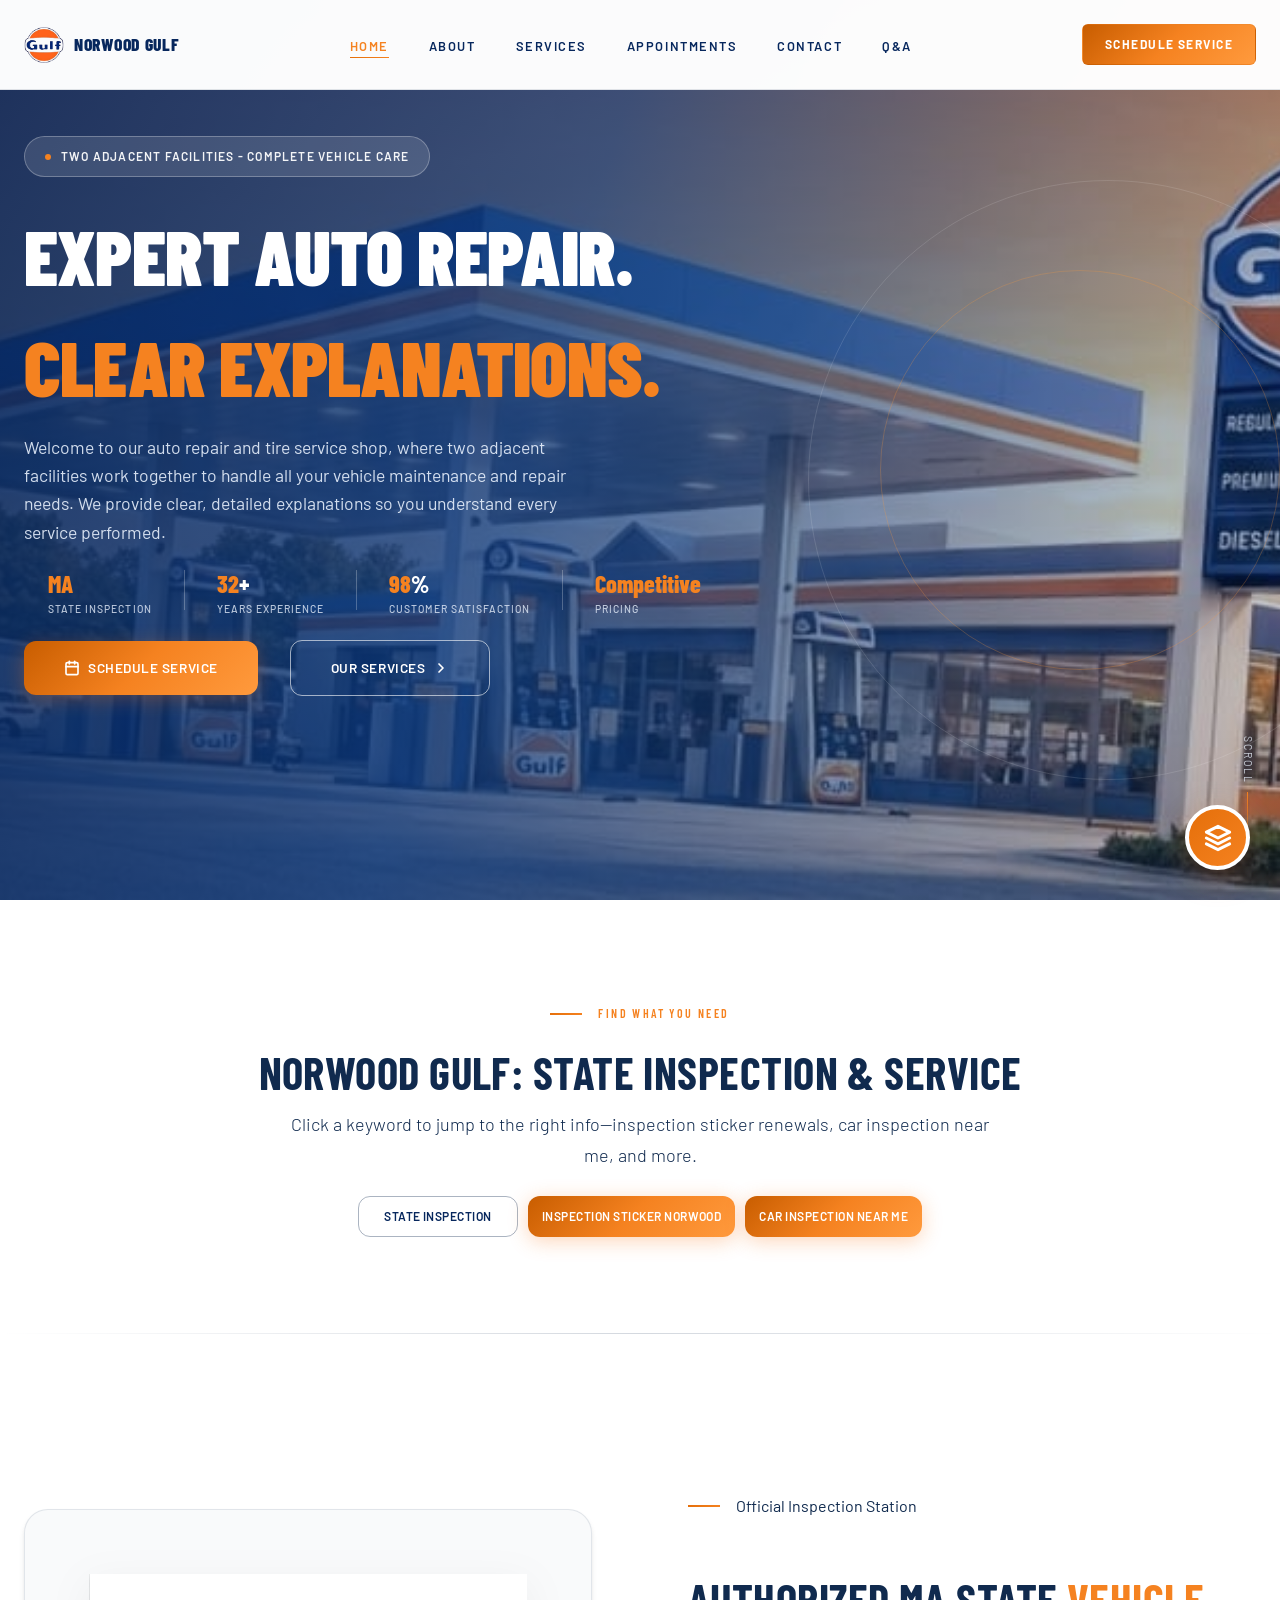
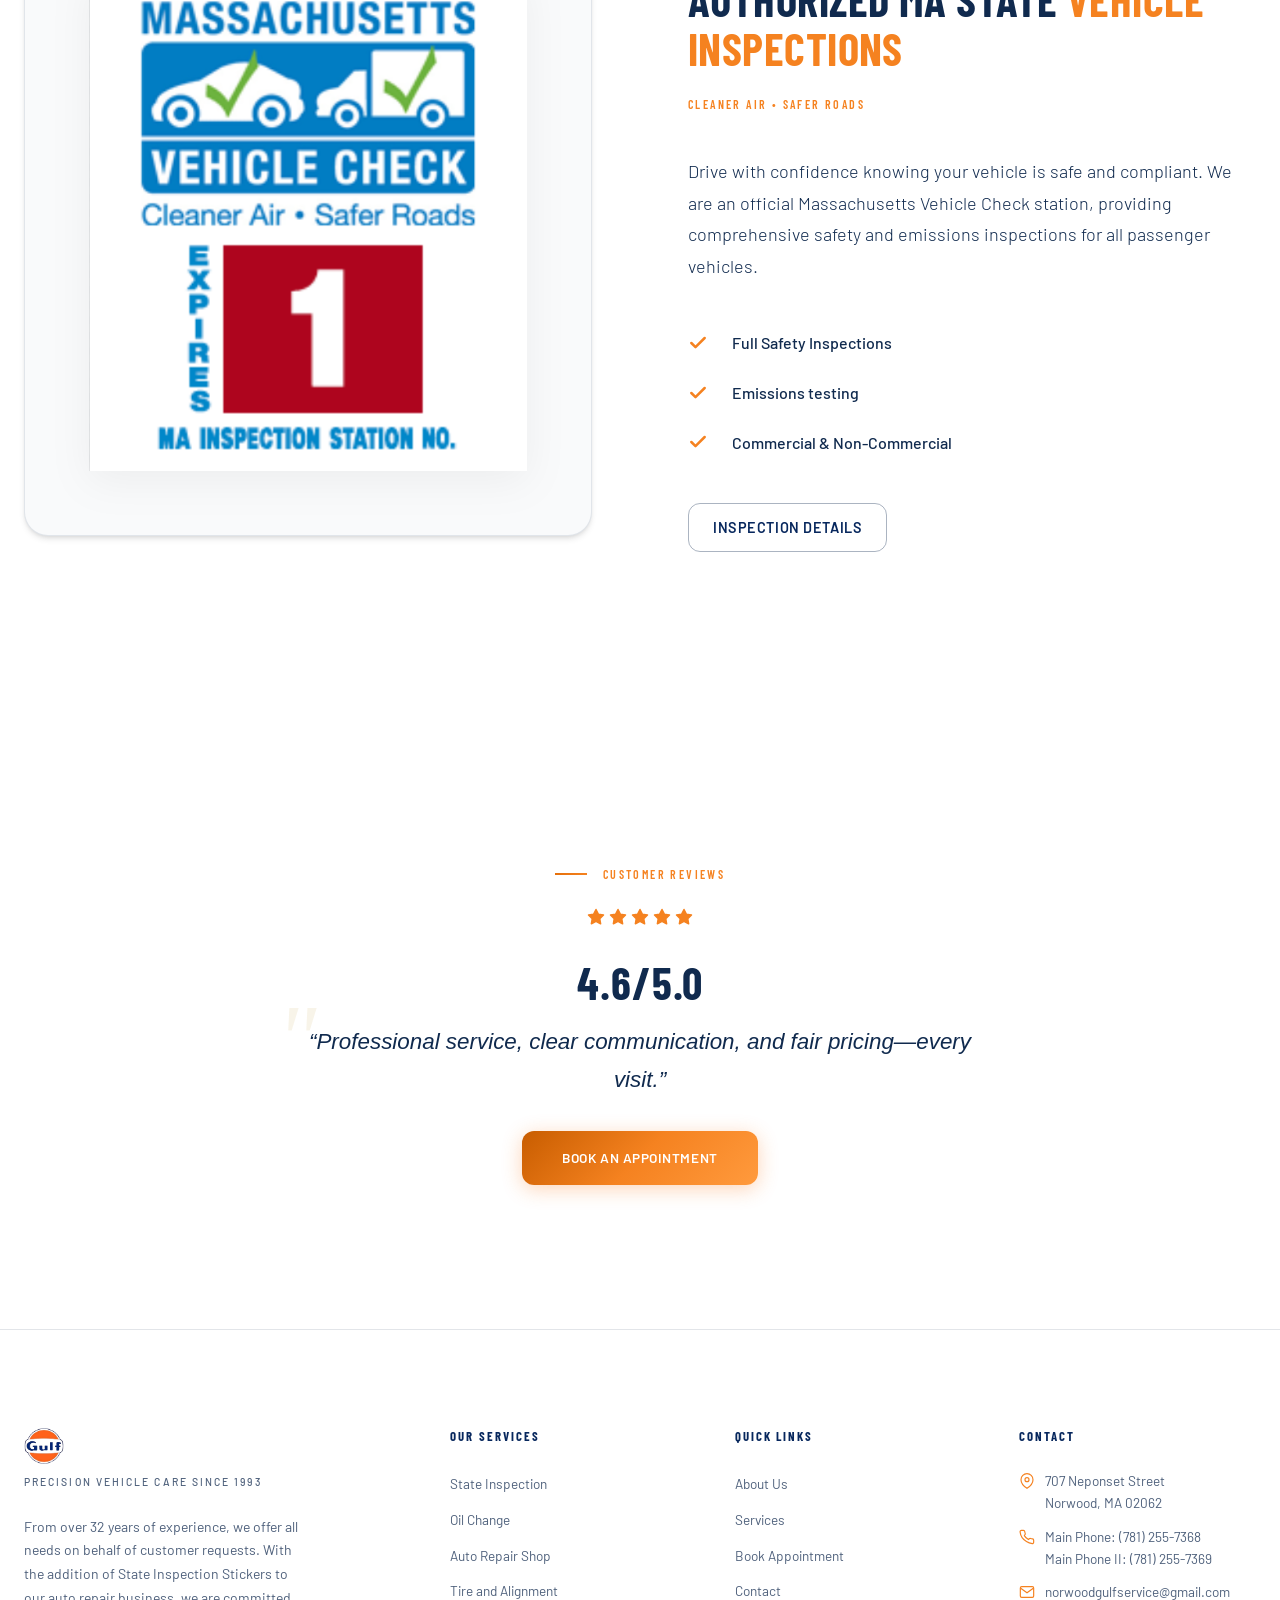
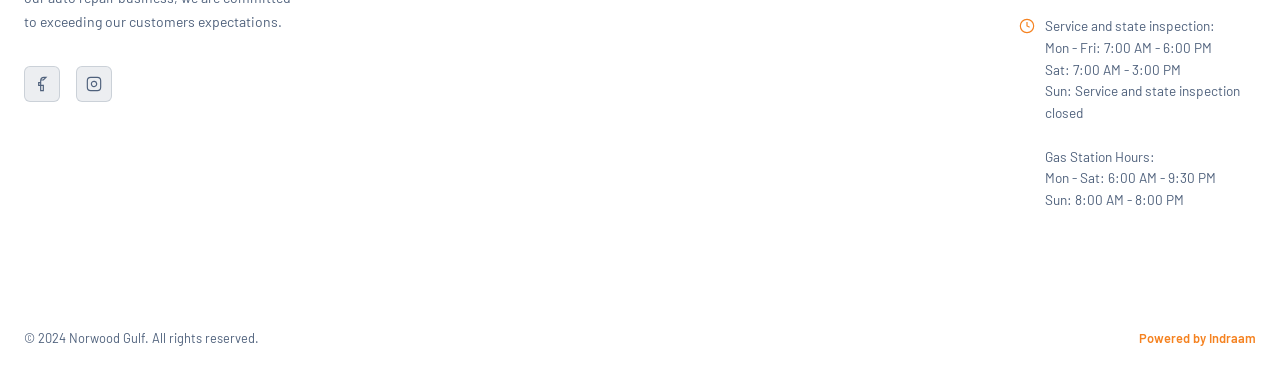
==== commit 095241bd: "chnages for deployment" ====
--- a/index.html
+++ b/index.html
@@ -279,6 +279,7 @@
 
       <div class="footer-bottom">
         <span class="footer-copy">&copy; 2024 Norwood Gulf. All rights reserved.</span>
+        <div class="footer-legal"><a href="https://indraam.com" target="_blank" rel="noopener noreferrer">Powered by Indraam</a></div>
       </div>
     </div>
   </footer>
--- a/style.css
+++ b/style.css
@@ -1720,7 +1720,8 @@
 
 .footer-legal a {
   font-size: 0.8rem;
-  color: var(--muted-dark);
+  color: var(--primary-orange);
+  font-weight: 600;
   transition: color var(--ease);
 }
 
